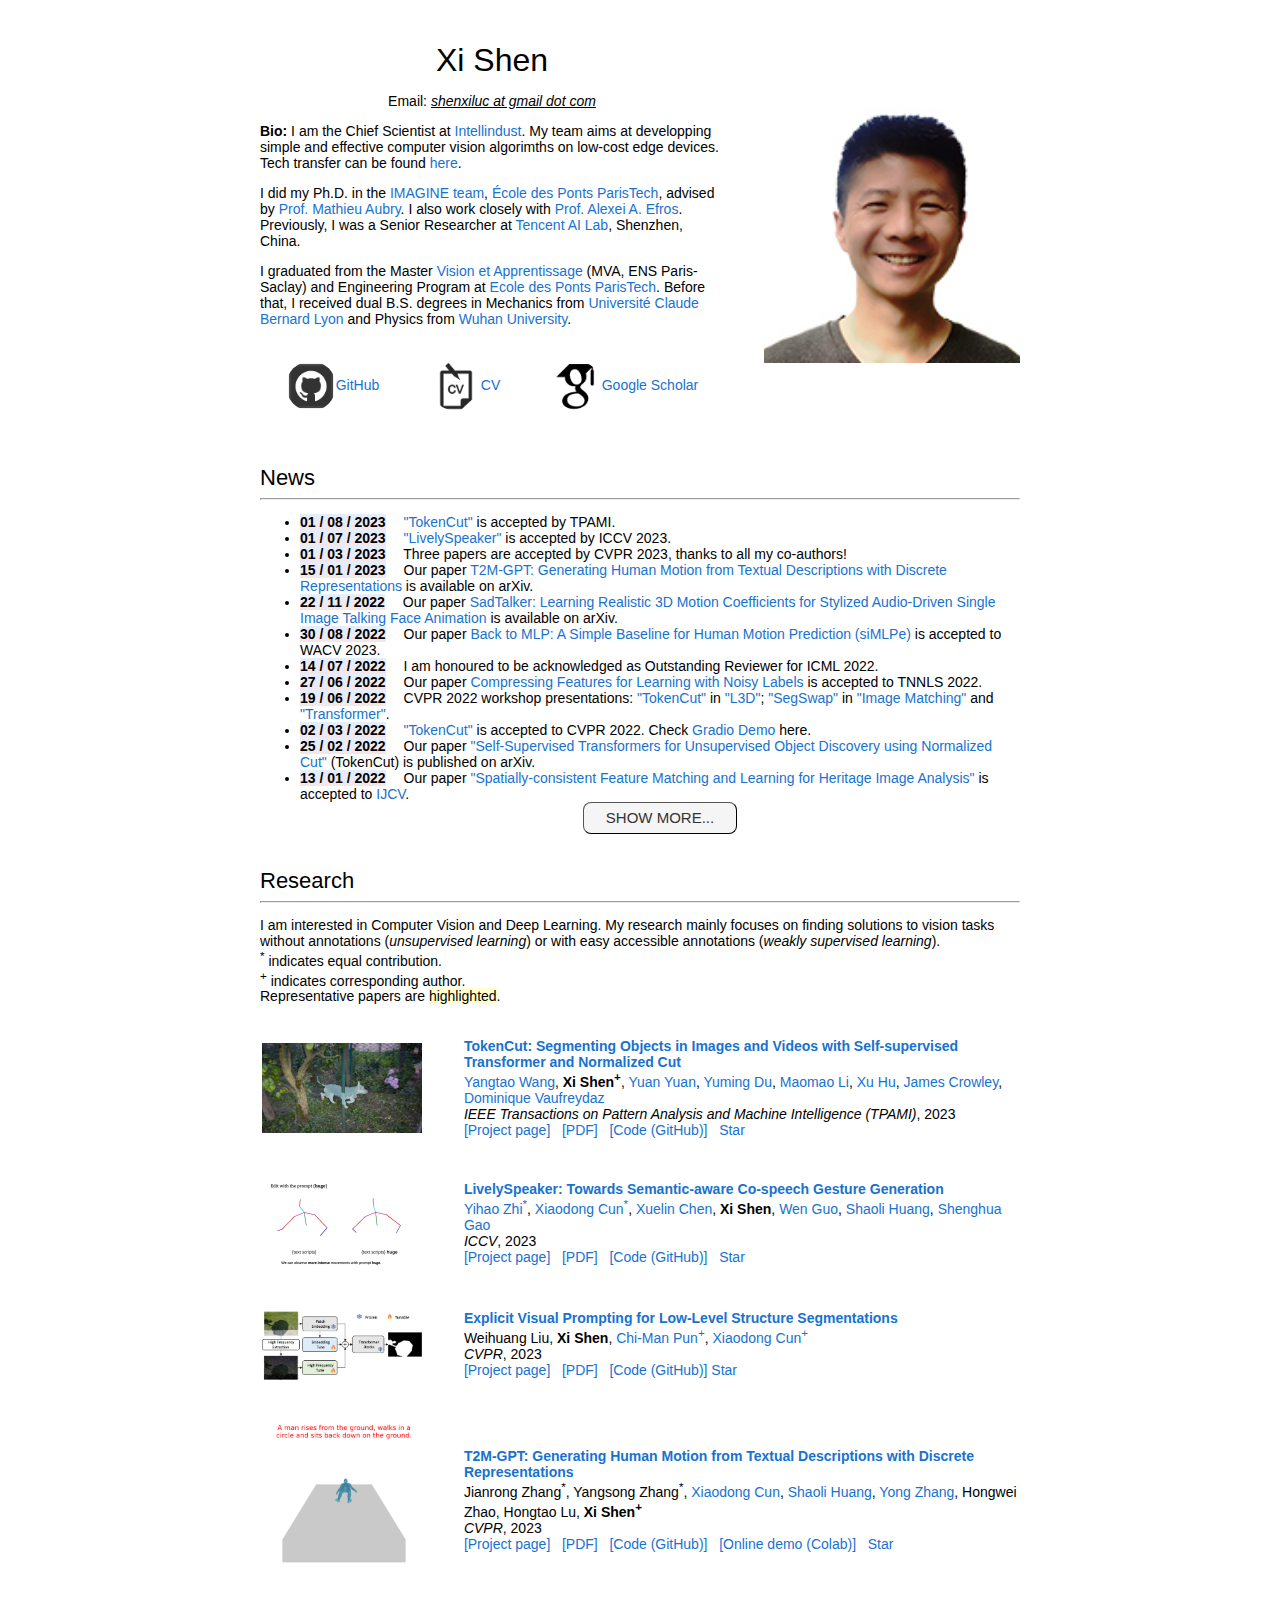
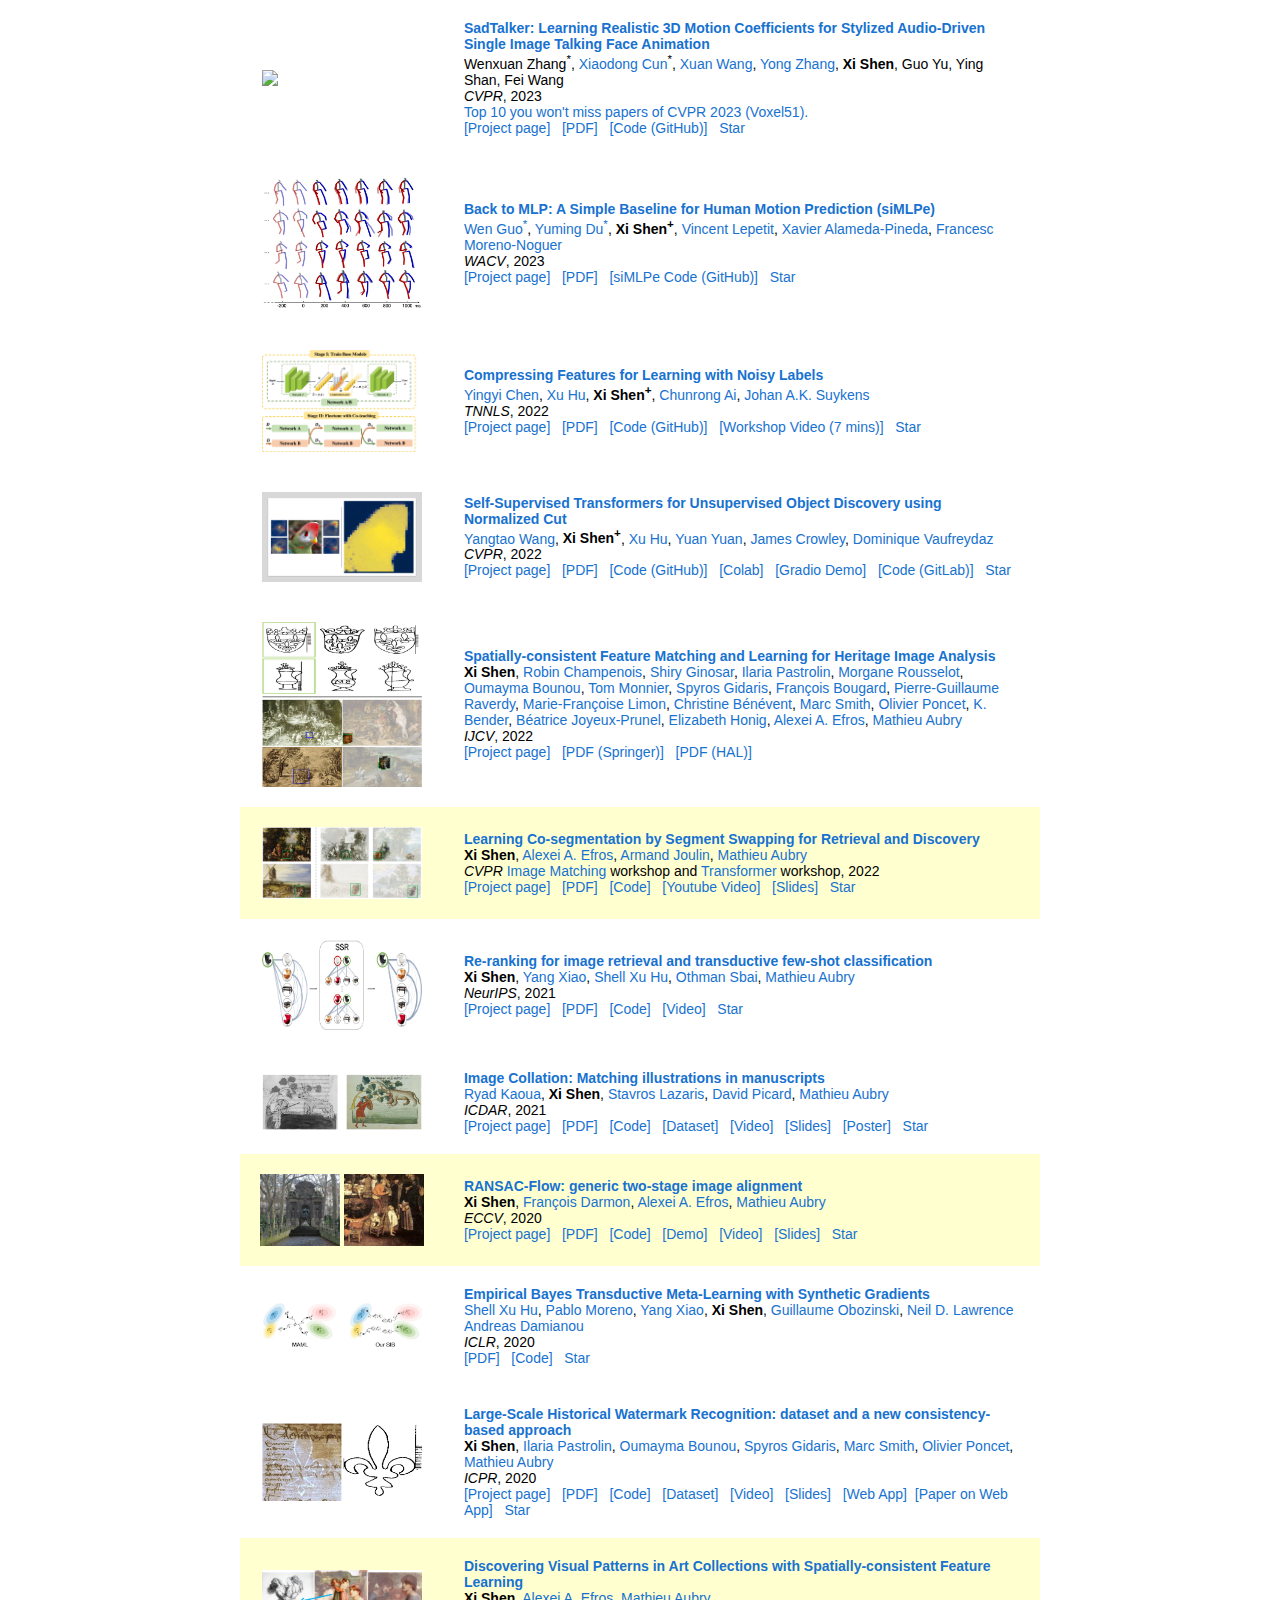
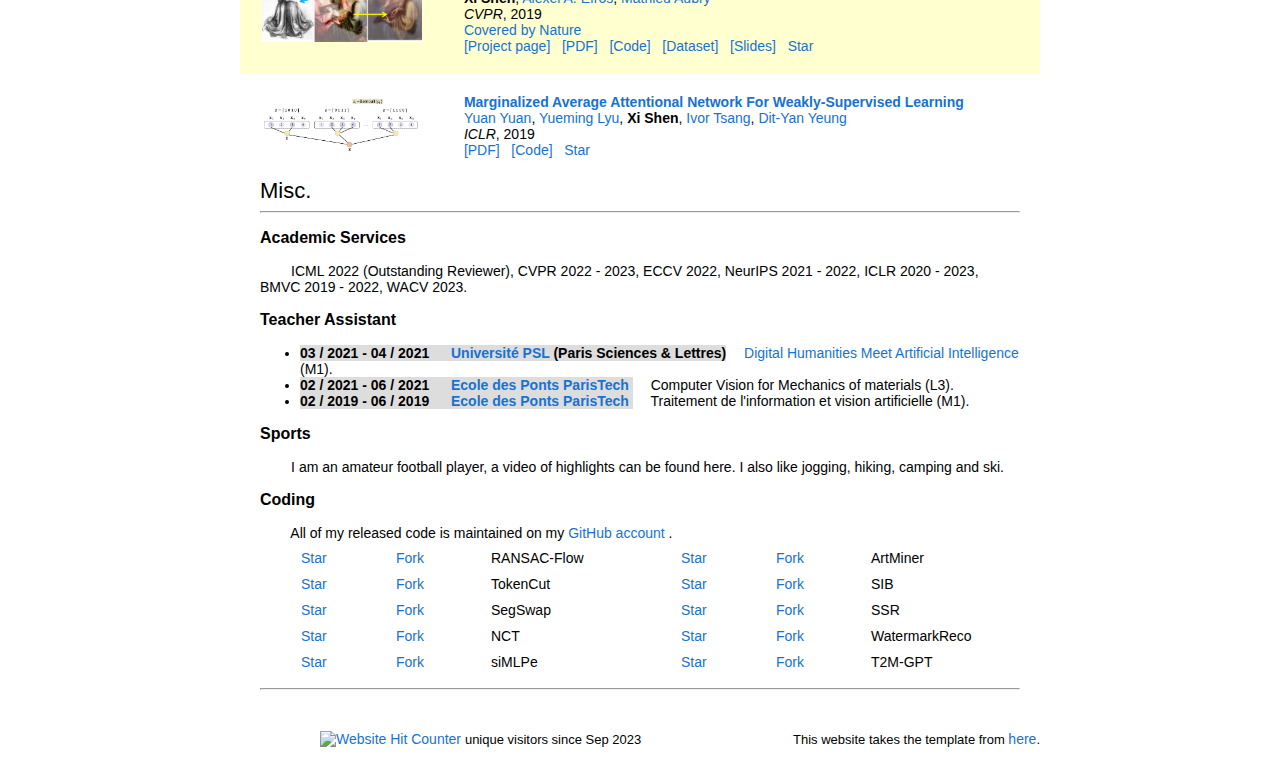
==== index.html @ bcaab399 "update" ====
<!DOCTYPE HTML>
<html lang="en"><head><meta http-equiv="Content-Type" content="text/html; charset=UTF-8">

  <title>Xi Shen</title>
  
  <meta name="author" content="Xi Shen">
  <meta name="viewport" content="width=device-width, initial-scale=1">
  <style>
    #more {display: none;}
  </style>
  <link rel="stylesheet" type="text/css" href="stylesheet.css">
  <link rel="icon" type="image/png" href="images/web_icon.jpeg">
<script async defer src="https://buttons.github.io/buttons.js"></script>
<script src="https://ajax.googleapis.com/ajax/libs/jquery/2.1.1/jquery.min.js"></script>
</head>

<script>
function LoadMore() {
  var dots = document.getElementById("dots");
  var moreText = document.getElementById("more");
  var btnText = document.getElementById("myBtn");

  if (dots.style.display === "none") {
    dots.style.display = "inline";
    btnText.innerHTML = "SHOW MORE..."; 
    moreText.style.display = "none";
  } else {
    dots.style.display = "none";
    btnText.innerHTML = "HIDE..."; 
    moreText.style.display = "inline";
  }
}
</script>



<body>
  <table style="width:100%;max-width:800px;border:0px;border-spacing:0px;border-collapse:separate;margin-right:auto;margin-left:auto;"><tbody>
    <tr style="padding:0px">
      <td style="padding:0px">
        <table style="width:100%;border:0px;border-spacing:0px;border-collapse:separate;margin-right:auto;margin-left:auto;"><tbody>
          <tr style="padding:0px">
            <td style="padding:2.5%;width:63%;vertical-align:middle">
              <p style="text-align:center">
                <name>Xi Shen</name> 
              </p>

              <p style="text-align:center">
                Email: <i><u>shenxiluc at gmail dot com</u></i> 
              </p>
              
              <p>
                <b>Bio: </b>I am the Chief Scientist at <a href="https://www.intellindust.com/">Intellindust</a>. My team aims at developping simple and effective computer vision algorimths on low-cost edge devices. Tech transfer can be found <a href="https://www.intellindust.com/">here</a>.
              </p>
              
              <p>
                I did my Ph.D. in the <a href="http://imagine.enpc.fr/">IMAGINE team</a>, <a href="http://www.enpc.fr/">École des Ponts ParisTech</a>, advised by <a href="http://imagine.enpc.fr/~aubrym/">Prof. Mathieu Aubry</a>. I also work closely with <a href="https://people.eecs.berkeley.edu/~efros/"> Prof. Alexei A. Efros</a>. Previously, I was a Senior Researcher at  <a href="https://ai.tencent.com">Tencent AI Lab</a>, Shenzhen, China.
              </p>
              <p>
              I graduated from the Master <a href="http://math.ens-paris-saclay.fr/version-francaise/formations/master-mva/">Vision et Apprentissage</a> (MVA, ENS Paris-Saclay) and Engineering Program at <a href="http://www.enpc.fr/">Ecole des Ponts ParisTech</a>. Before that, I received dual B.S. degrees in Mechanics from <a href="https://www.univ-lyon1.fr/">Université Claude Bernard Lyon</a> and Physics from <a href="https://en.whu.edu.cn/">Wuhan University</a>. 
              </p>
              <p style="text-align:center">
              <div id="circles_container">
                  <a href='http://github.com/XiSHEN0220'><img class="iconImg" src="images/github.png" alt="Github">GitHub</a>
                  <a href='Xi_Shen_CV.pdf'><img class="iconImg" src="images/cv.png" alt="CV">CV</a>
                  <a href='https://scholar.google.com/citations?user=nKSXus4AAAAJ&hl=en'><img class="iconImg" src="images/googleScholar.png" alt="Google Scholar">Google Scholar</a>
                  
                </div>
              </p>
            </td>
            <td style="padding:2.5%;width:40%;max-width:40%">
              <a href="images/xishen.jpg"><img style="width:100%;max-width:100%" alt="profile photo" src="images/xishen.jpg" class="hoverZoomLink"></a>
            </td>
          </tr>
        </tbody></table>
  
  <table style="width:100%;border:0px;border-spacing:0px;border-collapse:separate;margin-right:auto;margin-left:auto;"><tbody>
  <tr><td style="padding:20px;width:100%;vertical-align:middle">
              <heading>News</heading>
  <hr/>
    
        <ul>
        <li>
          <b style="background-image: linear-gradient(to top, #f3e7e9 0%, #e3eeff 99%, #e3eeff 100%);">01 / 08 / 2023</b>&emsp;
           <a href="https://www.m-psi.fr/Papers/TokenCut2022/">"TokenCut"</a> is accepted by TPAMI.
        </li>
        <li>
          <b style="background-image: linear-gradient(to top, #f3e7e9 0%, #e3eeff 99%, #e3eeff 100%);">01 / 07 / 2023</b>&emsp;
           <a href="https://arxiv.org/abs/2309.09294">"LivelySpeaker"</a> is accepted by ICCV 2023.
        </li>
        <li>
          <b style="background-image: linear-gradient(to top, #f3e7e9 0%, #e3eeff 99%, #e3eeff 100%);">01 / 03 / 2023</b>&emsp;
           Three papers are accepted by CVPR 2023, thanks to all my co-authors!
        </li>  
        <li>
          <b style="background-image: linear-gradient(to top, #f3e7e9 0%, #e3eeff 99%, #e3eeff 100%);">15 / 01 / 2023</b>&emsp;
           Our paper <a href="https://mael-zys.github.io/T2M-GPT/">T2M-GPT: Generating Human Motion from Textual Descriptions with Discrete Representations</a> is available on arXiv.
        </li>
        <li>
          <b style="background-image: linear-gradient(to top, #f3e7e9 0%, #e3eeff 99%, #e3eeff 100%);">22 / 11 / 2022</b>&emsp;
           Our paper <a href="https://sadtalker.github.io/">SadTalker: Learning Realistic 3D Motion Coefficients for Stylized Audio-Driven Single Image Talking Face Animation</a> is available on arXiv.
        </li>
        
        <li>
          <b style="background-image: linear-gradient(to top, #f3e7e9 0%, #e3eeff 99%, #e3eeff 100%);">30 / 08 / 2022</b>&emsp;
           Our paper <a href="https://arxiv.org/abs/2207.01567">Back to MLP: A Simple Baseline for Human Motion Prediction (siMLPe)</a> is accepted to WACV 2023.
        </li>

        <li>
          <b style="background-image: linear-gradient(to top, #f3e7e9 0%, #e3eeff 99%, #e3eeff 100%);">14 / 07 / 2022</b>&emsp;
           I am honoured to be acknowledged as Outstanding Reviewer for ICML 2022.
        </li>
        
        <li>
          <b style="background-image: linear-gradient(to top, #f3e7e9 0%, #e3eeff 99%, #e3eeff 100%);">27 / 06 / 2022</b>&emsp;
           Our paper <a href="https://yingyichen-cyy.github.io/CompressFeatNoisyLabels/">Compressing Features for Learning with Noisy Labels</a> is accepted to TNNLS 2022.
        </li>
        <li>
          <b style="background-image: linear-gradient(to top, #f3e7e9 0%, #e3eeff 99%, #e3eeff 100%);">19 / 06 / 2022</b>&emsp;
           CVPR 2022 workshop presentations: <a href="https://www.m-psi.fr/Papers/TokenCut2022/">"TokenCut"</a> in <a href="https://sites.google.com/view/l3d-ivu/">"L3D"</a>;  <a href="http://imagine.enpc.fr/~shenx/SegSwap/">"SegSwap"</a> in <a href="https://image-matching-workshop.github.io/">"Image Matching"</a> and <a href="https://sites.google.com/view/t4v-cvpr22">"Transformer"</a>.
        </li>  
          
        <li>
          <b style="background-image: linear-gradient(to top, #f3e7e9 0%, #e3eeff 99%, #e3eeff 100%);">02 / 03 / 2022</b>&emsp;
           <a href="https://www.m-psi.fr/Papers/TokenCut2022/">"TokenCut"</a> is accepted to CVPR 2022. Check <a href="https://huggingface.co/spaces/akhaliq/TokenCut">Gradio Demo</a> here. 
        </li>  
        <li>
          <b style="background-image: linear-gradient(to top, #f3e7e9 0%, #e3eeff 99%, #e3eeff 100%);">25 / 02 / 2022</b>&emsp;
          Our paper <a href="https://www.m-psi.fr/Papers/TokenCut2022/">"Self-Supervised Transformers for Unsupervised Object Discovery using Normalized Cut"</a> (TokenCut) is published on arXiv.
        </li>
        <li>
          <b style="background-image: linear-gradient(to top, #f3e7e9 0%, #e3eeff 99%, #e3eeff 100%);">13 / 01 / 2022</b>&emsp;
          Our paper <a href="http://imagine.enpc.fr/~shenx/HisImgAnalysis/">"Spatially-consistent Feature Matching and Learning for Heritage Image Analysis"</a> is accepted to <a href="https://nips.cc/">IJCV</a>.
        </li>
        <span id="dots"> </span>
        <span id="more">
        <li>
          <b style="background-image: linear-gradient(to top, #f3e7e9 0%, #e3eeff 99%, #e3eeff 100%);">28 / 12 / 2021</b>&emsp;
          I join <a href="https://ai.tencent.com">Tencent AI Lab</a> as a Senior Researcher, I will work with <a href="https://juew.org/">Dr. Jue Wang</a> on Computer Vision.
        </li>
        <li>
          <b style="background-image: linear-gradient(to top, #f3e7e9 0%, #e3eeff 99%, #e3eeff 100%);">03 / 12 / 2021</b>&emsp;
          I am defending my Ph.D. today! <a href="Xi_Shen_defense_slides.pdf">[Slides]</a> <a href="Xi_Shen_thesis.pdf">[Thesis]</a>
        </li>
        <li>
          <b style="background-color:#ddd;">29 / 10 / 2021</b>&emsp;
          Our paper <a href="http://imagine.enpc.fr/~shenx/SegSwap/">"Learning Co-segmentation by Segment Swapping for Retrieval and Discovery"</a> is published on arXiv.
        </li> 
        <li>
          <b style="background-image: linear-gradient(to top, #f3e7e9 0%, #e3eeff 99%, #e3eeff 100%);">29 / 09 / 2021</b>&emsp;
          Our paper <a href="http://imagine.enpc.fr/~shenx/SSR/">"Re-ranking for image retrieval and transductive few-shot classification"</a> is accepted to <a href="https://nips.cc/">Neurips 2021</a>.
        </li>
        
          <li>
          <b style="background-image: linear-gradient(to top, #f3e7e9 0%, #e3eeff 99%, #e3eeff 100%);">18 / 04 / 2021</b>&emsp;
          Our paper "<a href="https://imagine.enpc.fr/~shenx/ImageCollation/"> Image Collation: Matching illustrations in manuscripts</a>" is accepted to <a href="https://icdar2021.org/">ICDAR 2021</a>.
        </li>
          
          <li>
          <b style="background-image: linear-gradient(to top, #f3e7e9 0%, #e3eeff 99%, #e3eeff 100%);">15 / 07 / 2020</b>&emsp;
          Our paper "<a href="http://imagine.enpc.fr/~shenx/RANSAC-Flow/"> RANSAC-Flow: generic two-stage image alignment</a>" is accepted to <a href="https://eccv2020.eu/">ECCV 2020</a>. Watch the <a href="http://imagine.enpc.fr/~shenx/RANSAC-Flow/img/demo_ransac_flow.mp4"> demo</a>.
        </li>
        <li>
          <b style="background-color:#ddd;">07 / 03 / 2020</b>&emsp;
          The web application of historical watermark recognition is online!! Check the <a href="https://hal.inria.fr/hal-02513038/document"> paper </a> and the  <a href="https://filigranes.inria.fr/#/filigrane-search"> web application </a>.
        </li> 
        <li>
          <b style="background-color:#ddd;">12 / 12 / 2019</b>&emsp;
          Our paper "<a href="https://openreview.net/forum?id=Hkg-xgrYvH"> Empirical Bayes Transductive Meta-Learning with Synthetic Gradients</a>" accepted to <a href="https://iclr.cc/Conferences/2020">ICLR 2020</a>.
        </li> 
        <li>
          <b style="background-color:#ddd;">06 / 08 / 2019</b>&emsp;
          Our paper "<a href="http://imagine.enpc.fr/~shenx/Watermark"> Large-Scale Historical Watermark Recognition: dataset and a new consistency-based approach</a>" is published on arXiv.
        </li> 
        
        </span>
        <div style="text-align:center">
        <button class="button-2" role="button" onclick="LoadMore()" id="myBtn" >SHOW MORE...</button>
      </div>
        </ul>
  </tbody></table>

        <table style="width:100%;border:0px;border-spacing:0px;border-collapse:separate;margin-right:auto;margin-left:auto;"><tbody>
            <tr>
            <td style="padding:20px;width:100%;vertical-align:middle">
              <heading>Research</heading>
              <hr/>
              <p>
                I am interested in Computer Vision and Deep Learning. My research mainly focuses on finding solutions to vision tasks without annotations (<i>unsupervised learning</i>) or with easy accessible annotations (<i>weakly supervised learning</i>). </br>

                <sup>*</sup> indicates equal contribution. </br>

                <sup>+</sup> indicates corresponding author. </br>

                Representative papers are <span class="highlight">highlighted</span>.
              </p>
            </td>
          </tr>
        </tbody></table>

        <table style="width:100%;border:0px;border-spacing:0px;border-collapse:separate;margin-right:auto;margin-left:auto;"><tbody>
            <tr>
            <td style="padding:20px;width:25%;vertical-align:middle">
              <div style="display: flex; justify-content: center;">
                <img src='images/2022_tokencut_video.gif' width="160" >
              </div>
              
            </td>
            <td style="padding:20px;width:75%;vertical-align:middle">
              <a href="https://www.m-psi.fr/Papers/TokenCut2022/">
                <papertitle>TokenCut: Segmenting Objects in Images and Videos with Self-supervised Transformer and Normalized Cut</papertitle>
              </a>
              
              </br>
              
              <a href="https://yangtaowang95.github.io/">Yangtao Wang</a>,
              <strong>Xi Shen<sup>+</sup></strong>,
              <a href="https://yangtaowang95.github.io/">Yuan Yuan</a>,
              <a href="https://dulucas.github.io/">Yuming Du</a>,
              <a href="https://scholar.google.com/citations?user=ym_t6QYAAAAJ&hl=zh-CN">Maomao Li</a>,
              <a href="http://hushell.github.io">Xu Hu</a>, 
              <a href="http://crowley-coutaz.fr/jlc/jlc.html">James Crowley</a>,
              <a href="https://research.vaufreydaz.org/">Dominique Vaufreydaz</a>
              </br>
              <em>IEEE Transactions on Pattern Analysis and Machine Intelligence (TPAMI)</em>, 2023
              </br>
              <a href="https://www.m-psi.fr/Papers/TokenCut2022/">[Project page]</a> &nbsp;
              <a href="https://arxiv.org/abs/2209.00383">[PDF]</a> &nbsp;
              <a href="https://github.com/YangtaoWANG95/TokenCut_video">[Code (GitHub)]</a> &nbsp;
              <a class="github-button" href="https://github.com/YangtaoWANG95/TokenCut_video" data-icon="octicon-star" data-size="medium" data-show-count="true">Star</a> 
            </td>
            </tr>

            <tr>
            <td style="padding:20px;width:25%;vertical-align:middle">
              <div style="display: flex; justify-content: center;">
                <img src='images/livelyspeaker.gif' width="160" >
              </div>
              
            </td>
            <td style="padding:20px;width:75%;vertical-align:middle">
              <a href="https://github.com/zyhbili/LivelySpeaker">
                <papertitle>LivelySpeaker: Towards Semantic-aware Co-speech Gesture Generation</papertitle>
              </a>
              
              </br>
              
              <a>Yihao Zhi<sup>*</sup></a>,
              <a href="https://vinthony.github.io/academic/">Xiaodong Cun<sup>*</sup></a>,
              <a href="https://xuelin-chen.github.io/">Xuelin Chen</a>,
              <b>Xi Shen</b>,
              <a href="https://guo-w.github.io//">Wen Guo</a>,
              <a>Shaoli Huang</a>,
              <a href="https://svip-lab.github.io/team.html">Shenghua Gao</a>
              </br>
              <em>ICCV</em>, 2023
              </br>
              <a href="https://github.com/zyhbili/LivelySpeaker">[Project page]</a> &nbsp;
              <a href="https://arxiv.org/abs/2309.09294">[PDF]</a> &nbsp;
              <a href="https://github.com/zyhbili/LivelySpeaker">[Code (GitHub)]</a> &nbsp;
              <a class="github-button" href="https://github.com/zyhbili/LivelySpeaker" data-icon="octicon-star" data-size="medium" data-show-count="true">Star</a> 
            </td>
            </tr>

            <tr>
            <td style="padding:20px;width:25%;vertical-align:middle">
              <div style="display: flex; justify-content: center;">
                <img src='images/vpt.png' width="160" >
              </div>
              
            </td>
            <td style="padding:20px;width:75%;vertical-align:middle">
              <a href="https://nifangbaage.github.io/Explicit-Visual-Prompt/">
                <papertitle>Explicit Visual Prompting for Low-Level Structure Segmentations</papertitle>
              </a>
              </br>
              
              Weihuang Liu,
              <strong>Xi Shen</strong>,
              <a href="https://www.cis.um.edu.mo/~cmpun/">Chi-Man Pun<sup>+</sup></a>,
              <a href="https://vinthony.github.io/academic/">Xiaodong Cun<sup>+</sup></a>
              
              </br>
              <em>CVPR</em>, 2023
              </br>
              <a href="https://nifangbaage.github.io/Explicit-Visual-Prompt/">[Project page]</a> &nbsp;
              <a href="https://arxiv.org/pdf/2303.10883.pdf">[PDF]</a> &nbsp;
              <a href="https://github.com/NiFangBaAGe/Explicit-Visual-Prompt">[Code (GitHub)]</a>
              <a class="github-button" href="https://github.com/NiFangBaAGe/Explicit-Visual-Prompt" data-icon="octicon-star" data-size="medium" data-show-count="true">Star</a> 
              

            </td>
            </tr>
            <tr>
            <td style="padding:20px;width:25%;vertical-align:middle">
              <div style="display: flex; justify-content: center;">
                <img src='images/t2m.gif' width="160" >
              </div>
              
            </td>
            <td style="padding:20px;width:75%;vertical-align:middle">
              <a href="https://mael-zys.github.io/T2M-GPT/">
                <papertitle>T2M-GPT: Generating Human Motion from Textual Descriptions with Discrete Representations</papertitle>
              </a>
              </br>
              
              Jianrong Zhang<sup>*</sup>,
              Yangsong Zhang<sup>*</sup>, 
              
              <a href="https://vinthony.github.io/academic/">Xiaodong Cun</a>,
              <a href="https://scholar.google.com/citations?user=o31BPFsAAAAJ&hl=en">Shaoli Huang</a>,
              <a href="https://yzhang2016.github.io/">Yong Zhang</a>,
              Hongwei Zhao,
              Hongtao Lu,
              <strong>Xi Shen<sup>+</sup></strong>
              </br>
              <em>CVPR</em>, 2023
              </br>
              <a href="https://mael-zys.github.io/T2M-GPT/">[Project page]</a> &nbsp;
              <a href="hhttps://arxiv.org/abs/2301.06052">[PDF]</a> &nbsp;
              <a href="https://github.com/Mael-zys/T2M-GPT">[Code (GitHub)]</a> &nbsp;
              <a href="https://colab.research.google.com/drive/1Vy69w2q2d-Hg19F-KibqG0FRdpSj3L4O?usp=sharing">[Online demo (Colab)]</a> &nbsp;
              <a class="github-button" href="https://github.com/Mael-zys/T2M-GPT" data-icon="octicon-star" data-size="medium" data-show-count="true">Star</a> 
              
              

            </td>
            </tr>
            <tr>
            <td style="padding:20px;width:25%;vertical-align:middle">
              <div style="display: flex; justify-content: center;">
                <img src='images/sadtalker.gif' width="160" >
              </div>
              
            </td>
            <td style="padding:20px;width:75%;vertical-align:middle">
              <a href="https://sadtalker.github.io/">
                <papertitle>SadTalker: Learning Realistic 3D Motion Coefficients for Stylized Audio-Driven Single Image Talking Face Animation</papertitle>
              </a>
              </br>
              
              Wenxuan Zhang<sup>*</sup>,
              <a href="https://vinthony.github.io/academic/">Xiaodong Cun</a><sup>*</sup>,
              
              <a href="https://xuanwangvc.github.io/">Xuan Wang</a>,
              <a href="https://yzhang2016.github.io/">Yong Zhang</a>,
              <strong>Xi Shen</strong>,
              Guo Yu,
              Ying Shan,
              Fei Wang
              </br>
              <em>CVPR</em>, 2023
              </br>
              <a href="https://medium.com/voxel51/cvpr-2023-survival-guide-504e965e1f8b">
              Top 10 you won't miss papers of CVPR 2023 (Voxel51).</a>
              </br>
              <a href="https://sadtalker.github.io/">[Project page]</a> &nbsp;
              <a href="https://arxiv.org/pdf/2211.12194.pdf">[PDF]</a> &nbsp;
              <a href="https://github.com/Winfredy/SadTalker">[Code (GitHub)]</a> &nbsp;
              <a class="github-button" href="https://github.com/Winfredy/SadTalker" data-icon="octicon-star" data-size="medium" data-show-count="true">Star</a> 

            </td>
            </tr>
            <tr>
            <td style="padding:20px;width:25%;vertical-align:middle">
              <div style="display: flex; justify-content: center;">
                <img src='images/simple.png' width="160" >
              </div>
              
            </td>
            <td style="padding:20px;width:75%;vertical-align:middle">
              <a href="https://github.com/dulucas/siMLPe">
                <papertitle>Back to MLP: A Simple Baseline for Human Motion Prediction (siMLPe)</papertitle>
              </a>
              </br>
              
              <a href="https://guo-w.github.io//">Wen Guo<sup>*</sup></a>,
              <a href="https://dulucas.github.io/Homepage/">Yuming Du<sup>*</sup></a>, 
              <strong>Xi Shen<sup>+</sup></strong>,
              <a href="https://vincentlepetit.github.io/">Vincent Lepetit</a>,
              <a href="http://xavirema.eu/">Xavier Alameda-Pineda</a>,
              <a href="https://www.iri.upc.edu/people/fmoreno/">Francesc Moreno-Noguer</a>
              
              </br>
              <em>WACV</em>, 2023
              </br>
              <a href="https://github.com/dulucas/siMLPe">[Project page]</a> &nbsp;
              <a href="https://arxiv.org/abs/2207.01567">[PDF]</a> &nbsp;
              <a href="https://github.com/dulucas/siMLPe">[siMLPe Code (GitHub)]</a> &nbsp;
              <a class="github-button" href="https://github.com/dulucas/siMLPe" data-icon="octicon-star" data-size="medium" data-show-count="true">Star</a>  
              

            </td>
            </tr>


            <tr>
            <td style="padding:20px;width:25%;vertical-align:middle">
              <div style="display: flex; justify-content: center;">
                <img src='images/sortout.jpeg' width="160" >
              </div>
              
            </td>
            <td style="padding:20px;width:75%;vertical-align:middle">
              <a href="https://yingyichen-cyy.github.io/CompressFeatNoisyLabels/">
                <papertitle>Compressing Features for Learning with Noisy Labels</papertitle>
              </a>
              </br>
              
              <a href="https://github.com/yingyichen-cyy/">Yingyi Chen</a>,
              <a href="http://hushell.github.io">Xu Hu</a>, 
              <strong>Xi Shen<sup>+</sup></strong>,
              <a href="https://myweb.cuhk.edu.cn/chunrongai">Chunrong Ai</a>,
              <a href="https://www.esat.kuleuven.be/sista/members/suykens.html">Johan A.K. Suykens</a>
              </br>
              <em>TNNLS</em>, 2022
              </br>
              <a href="https://yingyichen-cyy.github.io/CompressFeatNoisyLabels/">[Project page]</a> &nbsp;
              <a href="https://yingyichen-cyy.github.io/CompressFeatNoisyLabels/">[PDF]</a> &nbsp;
              <a href="https://github.com/yingyichen-cyy/Nested-Co-teaching">[Code (GitHub)]</a> &nbsp;
              <a href="https://www.youtube.com/watch?v=y9zBDioKMM0&t=5s">[Workshop Video (7 mins)]</a> &nbsp;
              <a class="github-button" href="https://github.com/yingyichen-cyy/Nested-Co-teaching" data-icon="octicon-star" data-size="medium" data-show-count="true">Star</a>  
              

            </td>
            </tr>
            
            <tr>
            <td style="padding:20px;width:25%;vertical-align:middle">
              <div style="display: flex; justify-content: center;">
                <img src='images/tokencut.gif' width="160" >
              </div>
              
            </td>
            <td style="padding:20px;width:75%;vertical-align:middle">
              <a href="https://www.m-psi.fr/Papers/TokenCut2022/">
                <papertitle>Self-Supervised Transformers for Unsupervised Object Discovery using Normalized Cut</papertitle>
              </a>
              </br>
              
              <a href="https://yangtaowang95.github.io/">Yangtao Wang</a>,
              <strong>Xi Shen<sup>+</sup></strong>,
              <a href="http://hushell.github.io">Xu Hu</a>, 
                <a href="https://yyuanad.github.io">Yuan Yuan</a>,
                <a href="http://crowley-coutaz.fr/jlc/jlc.html">James Crowley</a>,
                <a href="https://research.vaufreydaz.org/">Dominique Vaufreydaz</a>
              </br>
              <em>CVPR</em>, 2022
              </br>
              <a href="https://www.m-psi.fr/Papers/TokenCut2022/">[Project page]</a> &nbsp;
              <a href="https://arxiv.org/pdf/2202.11539.pdf">[PDF]</a> &nbsp;
              <a href="https://github.com/YangtaoWANG95/TokenCut">[Code (GitHub)]</a> &nbsp;
              <a href="https://colab.research.google.com/github/YangtaoWANG95/TokenCut/blob/master/inference_demo.ipynb">[Colab]</a> &nbsp;
              <a href="https://huggingface.co/spaces/akhaliq/TokenCut">[Gradio Demo]</a> &nbsp;
              <a href="https://gricad-gitlab.univ-grenoble-alpes.fr/wangyan/tokencut">[Code (GitLab)]</a> &nbsp;
              <a class="github-button" href="https://github.com/YangtaoWANG95/TokenCut" data-icon="octicon-star" data-size="medium" data-show-count="true">Star</a>  
              

            </td>
            </tr>

          <tr>
            <td style="padding:20px;width:25%;vertical-align:center">
              <div style="display: flex; justify-content: center;">
                <img src='images/ijcv2022.jpg' width="160">
              </div>
              
            </td>
            <td style="padding:20px;width:75%;vertical-align:middle">
              <a href="http://imagine.enpc.fr/~shenx/HisImgAnalysis/">
                <papertitle>Spatially-consistent Feature Matching and Learning for Heritage Image Analysis</papertitle>
              </a>
              </br>

              
              <strong>Xi Shen</strong>,
              <a href="https://robin-champenois.fr/">Robin Champenois</a>,
              <a href="https://people.eecs.berkeley.edu/~shiry/"> Shiry Ginosar</a>,
              <a href="http://www.chartes.psl.eu/en/ilaria-pastrolin">Ilaria Pastrolin</a>,
              <a href="https://www.ademec.com/en/association/members/morgane-rousselot">Morgane Rousselot</a>,
              <a href="https://scholar.google.com/citations?user=B2RS1M4AAAAJ&hl=en">Oumayma Bounou</a>,
              <a href="https://imagine.enpc.fr/~monniert/">Tom Monnier</a>,
              <a href="https://scholar.google.fr/citations?user=7atfg7EAAAAJ&hl=en">Spyros Gidaris</a>,
              <a href="https://www.irht.cnrs.fr/fr/annuaire/bougard-francois">Fran&ccedil;ois Bougard</a>,
              <a href="https://www.rocq.inria.fr/arles/index.php/software/106-pierre-guillaume-raverdy">Pierre-Guillaume Raverdy</a>,
              <a href="http://www.chartes.psl.eu/fr/marie-francoise-limon-bonnet">Marie-Fran&ccedil;oise Limon</a>,
              <a href="http://www.chartes.psl.eu/fr/christine-benevent">Christine B&eacute;n&eacute;vent</a>,
              <a href="http://www.chartes.psl.eu/fr/marc-smith">Marc Smith</a>,
              <a href="http://www.chartes.psl.eu/fr/olivier-poncet">Olivier Poncet</a>,
              <a href="https://scholar.google.be/citations?user=gW9pIqEAAAAJ&hl=en">K. Bender</a>,
              <a href="https://www.unige.ch/lettres/humanites-numeriques/fr/equipe/collaborateurs/prof-beatrice-joyeux-prunel/">B&eacute;atrice Joyeux-Prunel</a>,
              <a href="https://arthistory.berkeley.edu/people/elizabeth-honig/"> Elizabeth Honig</a>,
              <a href="https://people.eecs.berkeley.edu/~efros/"> Alexei A. Efros</a>,
            <a href="http://imagine.enpc.fr/~aubrym/">Mathieu Aubry</a>
              </br>
              <em>IJCV</em>, 2022
              </br>
              <a href="http://imagine.enpc.fr/~shenx/HisImgAnalysis/">[Project page]</a> &nbsp;
              <a href="https://link.springer.com/article/10.1007/s11263-022-01576-x">[PDF (Springer)]</a>
              &nbsp;
              <a href="https://hal.archives-ouvertes.fr/hal-03620996">[PDF (HAL)]</a>
            </td>
        </tr>


        <tr bgcolor="#ffffd0">
            <td style="padding:20px;width:25%;vertical-align:middle">
              <div style="display: flex; justify-content: center;">
                <img src='images/teaser_SegSwap.jpeg' width="160" >
              </div>
              
            </td>
            <td style="padding:20px;width:75%;vertical-align:middle">
              <a href="http://imagine.enpc.fr/~shenx/SegSwap/">
                <papertitle>Learning Co-segmentation by Segment Swapping for Retrieval and Discovery</papertitle>
              </a>
              </br>
              
              <strong>Xi Shen</strong>,
              <a href="https://people.eecs.berkeley.edu/~efros/"> Alexei A. Efros</a>,
              <a href="https://ai.facebook.com/people/armand-joulin/">Armand Joulin</a>,
              <a href="http://imagine.enpc.fr/~aubrym/">Mathieu Aubry</a>
              </br>
              <em>CVPR </em> <a href="https://image-matching-workshop.github.io/">Image Matching</a> workshop and <a href="https://sites.google.com/view/t4v-cvpr22">Transformer</a> workshop, 2022
              </br>
              <a href="http://imagine.enpc.fr/~shenx/SegSwap/">[Project page]</a> &nbsp;
              <a href="http://arxiv.org/abs/2110.15904">[PDF]</a> &nbsp;
              <a href="https://github.com/XiSHEN0220/SegSwap">[Code]</a> &nbsp;
              <a href="https://youtu.be/9pKwNGZPDr8">[Youtube Video]</a> &nbsp;
              <a href="http://imagine.enpc.fr/~shenx/SegSwap/slides.pdf">[Slides]</a> &nbsp;
              <a class="github-button" href="https://github.com/XiSHEN0220/SegSwap" data-icon="octicon-star" data-size="medium" data-show-count="true">Star</a>  
              

            </td>
        </tr>

        <tr>
            <td style="padding:20px;width:25%;vertical-align:middle">
              <div style="display: flex; justify-content: center;">
                <img src='images/teaser_SSR.jpg' width="160" >
              </div>
              
            </td>
            <td style="padding:20px;width:75%;vertical-align:middle">
              <a href="http://imagine.enpc.fr/~shenx/SSR/">
                <papertitle>Re-ranking for image retrieval and transductive few-shot classification</papertitle>
              </a>
              </br>
              
              <strong>Xi Shen</strong>,
              <a href="https://youngxiao13.github.io/">Yang Xiao</a>,
            <a href="http://hushell.github.io/">Shell Xu Hu</a>,
            <a href="https://www.sbaiothman.com/">Othman Sbai</a>,
            <a href="http://imagine.enpc.fr/~aubrym/">Mathieu Aubry</a>
              </br>
              <em>NeurIPS</em>, 2021
              </br>
              <a href="http://imagine.enpc.fr/~shenx/SSR/">[Project page]</a> &nbsp;
              <a href="https://papers.nips.cc/paper/2021/file/d9fc0cdb67638d50f411432d0d41d0ba-Paper.pdf">[PDF]</a> &nbsp;
              <a href="https://github.com/XiSHEN0220/SSR">[Code]</a> &nbsp;
              <a href="http://imagine.enpc.fr/~shenx/SSR/ssr.mp4">[Video]</a> &nbsp;
              <a class="github-button" href="https://github.com/XiSHEN0220/SSR" data-icon="octicon-star" data-size="medium" data-show-count="true">Star</a>  
            </td>
        </tr>

        <tr>
            <td style="padding:20px;width:25%;vertical-align:middle">
              <div style="display: flex; justify-content: center;">
                <img src='images/collation.jpeg' width="160" >
              </div>
              
            </td>
            <td style="padding:20px;width:75%;vertical-align:middle">
              <a href="http://imagine.enpc.fr/~shenx/ImageCollation/">
                <papertitle>Image Collation: Matching illustrations in manuscripts</papertitle>
              </a>
              </br>
              
            <a href="https://github.com/Rykoua">Ryad Kaoua</a>,
            <strong>Xi Shen</strong>,
            <a href="https://www.orient-mediterranee.com/spip.php?article487&lang=fr">Stavros Lazaris</a>,
            <a href="https://davidpicard.github.io/">David Picard</a>,
            <a href="http://imagine.enpc.fr/~aubrym/">Mathieu Aubry</a>
              </br>
              <em>ICDAR</em>, 2021
              </br>
              <a href="http://imagine.enpc.fr/~shenx/ImageCollation/">[Project page]</a> &nbsp;
              <a href="https://arxiv.org/abs/2108.08109">[PDF]</a> &nbsp;
              <a href="https://github.com/Rykoua/ImageCollation">[Code]</a> &nbsp;
              <a href="https://github.com/Rykoua/ImageCollation/tree/main/ManuscriptDownloader">[Dataset]</a> &nbsp;
              <a href="https://youtu.be/yXe7JHSJDUs">[Video]</a> &nbsp;
              <a href="http://imagine.enpc.fr/~shenx/ImageCollation/ICDAR_ImageCollation_Slides.pdf"> [Slides] </a> &nbsp;
              <a href="http://imagine.enpc.fr/~shenx/ImageCollation/icdar21.pdf"> [Poster] </a> &nbsp;
              <a class="github-button" href="https://github.com/Rykoua/ImageCollation" data-icon="octicon-star" data-size="medium" data-show-count="true">Star</a>  
              
            </td>
        </tr>

        <tr bgcolor="#ffffd0">
            <td style="padding:20px;width:25%;vertical-align:middle">
              <div style="display: flex; justify-content: center;">
                <img src='images/medici_small.gif' width="80" > &nbsp;
                <img src='images/RANSACflow_small.gif' width="80" >
                
              </div>
              
            </td>
            <td style="padding:20px;width:75%;vertical-align:middle">
              <a href="http://imagine.enpc.fr/~shenx/RANSAC-Flow/">
                <papertitle>RANSAC-Flow: generic two-stage image alignment</papertitle>
              </a>
              </br>
              
            <strong>Xi Shen</strong>,
            <a href="https://imagine-lab.enpc.fr/staff-members/francois-darmon">Fran&ccedil;ois  Darmon</a>,
            <a href="http://people.eecs.berkeley.edu/~efros/">Alexei A. Efros</a>,
            <a href="http://imagine.enpc.fr/~aubrym/">Mathieu Aubry</a>
              </br>
              <em>ECCV</em>, 2020
              </br>
              <a href="http://imagine.enpc.fr/~shenx/RANSAC-Flow/">[Project page]</a> &nbsp;
              <a href="https://arxiv.org/abs/2004.01526">[PDF]</a> &nbsp;
              <a href="https://github.com/XiSHEN0220/RANSAC-Flow">[Code]</a> &nbsp;
              <a href="https://youtu.be/ltZpqRtuA6A">[Demo]</a> &nbsp;
              <a href="https://youtu.be/FXqCZlmipdM">[Video]</a> &nbsp;
              <a href="http://imagine.enpc.fr/~shenx/RANSAC-Flow/slide_ransac_flow.pptx"> [Slides] </a> &nbsp;
              <a class="github-button" href="https://github.com/XiSHEN0220/RANSAC-Flow" data-icon="octicon-star" data-size="medium" data-show-count="true">Star</a>  
              
            </td>
        </tr>

        <tr>
            <td style="padding:20px;width:25%;vertical-align:middle">
              <div style="display: flex; justify-content: center;">
                <img src='images/sib.jpeg' width="160" >
                
              </div>
              
            </td>
            <td style="padding:20px;width:75%;vertical-align:middle">
              <a href="https://github.com/hushell/sib_meta_learn">
                <papertitle>Empirical Bayes Transductive Meta-Learning with Synthetic Gradients</papertitle>
              </a>
              </br>
            
            <a href="http://hushell.github.io/">Shell Xu Hu</a>,
            <a href="https://www.linkedin.com/in/pablo-garc%C3%ADa-moreno-4b812087/?originalSubdomain=uk">Pablo Moreno</a>,
            <a href="https://youngxiao13.github.io/">Yang Xiao</a>,
            <strong>Xi Shen</strong>,
            <a href="http://imagine.enpc.fr/~obozinsg/">Guillaume Obozinski</a>,
            <a href="https://inverseprobability.com/biog">Neil D. Lawrence</a> 
            <a href="http://adamian.github.io/">Andreas Damianou</a>
              </br>
              <em>ICLR</em>, 2020
              </br>
              <a href="https://openreview.net/forum?id=Hkg-xgrYvH">[PDF]</a> &nbsp;
              <a href="https://github.com/hushell/sib_meta_learn">[Code]</a> &nbsp;
              <a class="github-button" href="https://github.com/hushell/sib_meta_learn" data-icon="octicon-star" data-size="medium" data-show-count="true">Star</a>  
              
            </td>
        </tr>

        <tr>
            <td style="padding:20px;width:25%;vertical-align:middle">
              <div style="display: flex; justify-content: center;">
                <img src='images/watermark.png' width="160" > 
                
              </div>
              
            </td>
            <td style="padding:20px;width:75%;vertical-align:middle">
              <a href="http://imagine.enpc.fr/~shenx/Watermark/">
                <papertitle>Large-Scale Historical Watermark Recognition: dataset and a new consistency-based approach</papertitle>
              </a>
              </br>
              
            <strong>Xi Shen</strong>,
            <a href="http://www.chartes.psl.eu/en/ilaria-pastrolin">Ilaria Pastrolin</a>,
            <a href="https://scholar.google.com/citations?user=B2RS1M4AAAAJ&hl=en">Oumayma Bounou</a>,
            <a href="https://scholar.google.fr/citations?user=7atfg7EAAAAJ&hl=en">Spyros Gidaris</a>,
            <a href="http://www.chartes.psl.eu/fr/marc-smith">Marc Smith</a>,
            <a href="http://www.chartes.psl.eu/fr/olivier-poncet">Olivier Poncet</a>,
            <a href="http://imagine.enpc.fr/~aubrym/">Mathieu Aubry</a>
              </br>
              <em>ICPR</em>, 2020
              </br>
              <a href="http://imagine.enpc.fr/~shenx/Watermark/">[Project page]</a> &nbsp;
              <a href="http://arxiv.org/pdf/1908.10254.pdf">[PDF]</a> &nbsp;
              <a href="https://github.com/XiSHEN0220/WatermarkReco">[Code]</a> &nbsp;
              <a href="http://imagine.enpc.fr/~shenx/data/Watermark.zip">[Dataset]</a> &nbsp;
              <a href="https://www.youtube.com/embed/9Y47oyvjfQ8">[Video]</a> &nbsp;
              <a href="http://imagine.enpc.fr/~shenx/Watermark/watermarkReco.pptx">[Slides]</a> &nbsp;
              <a href="https://filigranes.inria.fr/#/filigrane-search">[Web App]</a>&nbsp;
              <a href="https://hal.archives-ouvertes.fr/hal-02513038/">[Paper on Web App]</a> &nbsp;
              <a class="github-button" href="https://github.com/XiSHEN0220/WatermarkReco" data-icon="octicon-star" data-size="medium" data-show-count="true">Star</a> 
              
              
            </td>
        </tr>


        <tr bgcolor="#ffffd0">
            <td style="padding:20px;width:25%;vertical-align:middle">
              <div style="display: flex; justify-content: center;">
                <img src='images/artminer.jpeg' width="160" >
                
              </div>
              
            </td>
            <td style="padding:20px;width:75%;vertical-align:middle">
              <a href="http://imagine.enpc.fr/~shenx/ArtMiner/">
                <papertitle>Discovering Visual Patterns in Art Collections with Spatially-consistent Feature Learning</papertitle>
              </a>
              </br>
              
            <strong>Xi Shen</strong>,
            <a href="http://people.eecs.berkeley.edu/~efros/">Alexei A. Efros</a>,
            <a href="http://imagine.enpc.fr/~aubrym/">Mathieu Aubry</a>
              </br>
              <em>CVPR</em>, 2019
              </br>
              <a href="https://www.nature.com/articles/d41586-019-01794-3">
              Covered by Nature </a>
              </br>
              <a href="http://imagine.enpc.fr/~shenx/ArtMiner/">[Project page]</a> &nbsp;
              <a href="https://arxiv.org/abs/1903.02678">[PDF]</a> &nbsp;
              <a href="https://github.com/XiSHEN0220/ArtMiner">[Code]</a> &nbsp;
              <a href="http://imagine.enpc.fr/~shenx/data/Brueghel.zip">[Dataset]</a> &nbsp;
              <a href="http://imagine.enpc.fr/~shenx/ArtMiner/artMiner.pdf"> [Slides] </a> &nbsp;
              <a class="github-button" href="https://github.com/XiSHEN0220/ArtMiner" data-icon="octicon-star" data-size="medium" data-show-count="true">Star</a> 
              
            </td>
        </tr>


        <tr>
            <td style="padding:20px;width:25%;vertical-align:middle">
              <div style="display: flex; justify-content: center;">
                <img src='images/maan.png' width="160" >
                
              </div>
              
            </td>
            <td style="padding:20px;width:75%;vertical-align:middle">
              <a href="https://github.com/yyuanad/MAAN">
                <papertitle>Marginalized Average Attentional Network For Weakly-Supervised Learning</papertitle>
              </a>
              </br>
            
            <a href="https://yyuanad.github.io/">Yuan Yuan</a>, 
            <a href="https://yueminglyu.github.io/">Yueming Lyu</a>,   
            <strong>Xi Shen</strong>,
            <a href="https://www.uts.edu.au/staff/ivor.tsang">Ivor Tsang</a>,
            <a href="https://sites.google.com/view/dyyeung/">Dit-Yan Yeung</a>
              </br>
              <em>ICLR</em>, 2019
              </br>
              <a href="https://openreview.net/pdf?id=HkljioCcFQ">[PDF]</a> &nbsp;
              <a href="https://github.com/yyuanad/MAAN">[Code]</a> &nbsp;
              <a class="github-button" href="https://github.com/yyuanad/MAAN" data-icon="octicon-star" data-size="medium" data-show-count="true">Star</a> 
              
            </td>
        </tr>
    </tbody></table>



          
    

				
        <table style="width:100%;border:0px;border-spacing:0px;border-collapse:separate;margin-right:auto;margin-left:auto;"><tbody>
            <tr>
            <td style="padding:20px;width:100%;vertical-align:middle">
              <heading>Misc.</heading>
              <hr/>
        <table width="100%" align="center" border="0" cellpadding="20"><tbody>
          <h3> Academic Services </h3>
          <!--
          <ul>
          <li> ICML: 2022</li>
          <li> CVPR: 2022</li>
          <li> NeurIPS: 2021-2022</li>
          <li> ICLR: 2020 - 2021</li>
          <li> BMVC: 2019 - 2022</li>
          </ul>
          -->
					<p>&nbsp; &nbsp; &nbsp; &nbsp; ICML 2022 (Outstanding Reviewer), CVPR 2022 - 2023, ECCV 2022, NeurIPS 2021 - 2022, ICLR 2020 - 2023, BMVC 2019 - 2022, WACV 2023. </p>
          <h3> Teacher Assistant </h3>
          <ul>
          <li> 
            <b style="background-color:#ddd;">03 / 2021 - 04 / 2021 &emsp; <a href="https://psl.eu/en"> Université PSL</a> (Paris Sciences & Lettres)</b>&emsp;
            <a href="https://data-psl.github.io/intensive-week-dhai-2022/">Digital Humanities Meet Artificial Intelligence</a> (M1).
          </li>
          <li> 
            <b style="background-color:#ddd;">02 / 2021 - 06 / 2021 &emsp; <a href="https://www.ecoledesponts.fr">Ecole des Ponts ParisTech</a>  </b>&emsp;
            Computer Vision for Mechanics of materials (L3).
          </li>
          <li> <b style="background-color:#ddd;">02 / 2019 - 06 / 2019 &emsp; <a href="https://www.ecoledesponts.fr">Ecole des Ponts ParisTech</a>  </b>&emsp; Traitement de l'information et vision artificielle (M1).
          </li>
          
          </ul>

          <h3> Sports</h3>
          <p>&nbsp; &nbsp; &nbsp; &nbsp; I am an amateur football player, a video of highlights can be found here.  I also like jogging, hiking, camping and ski. </p>

          <h3> Coding</h3>
          <p>&nbsp; &nbsp; &nbsp; &nbsp; All of my released code is maintained on my <a href="https://github.com/XiSHEN0220">GitHub account </a>.  </p>
          <table><tbody>
              
              
              <td width="10%"><p> <a class="github-button" href="https://github.com/XiSHEN0220/RANSAC-Flow" data-icon="octicon-star" data-size="large" data-show-count="true">Star</a></p></td>
              <td width="10%"><p> <a class="github-button" href="https://github.com/XiSHEN0220/RANSAC-Flow/fork" data-icon="octicon-repo-forked" data-size="large" data-show-count="true">Fork</a></p></td>
              <td width="20%">RANSAC-Flow</td>
             

             
             <td width="10%"><p> <a class="github-button" href="https://github.com/XiSHEN0220/ArtMiner" data-icon="octicon-star" data-size="large" data-show-count="true">Star</a></p></td>
              <td width="10%"><p> <a class="github-button" href="https://github.com/XiSHEN0220/ArtMiner/fork" data-icon="octicon-repo-forked" data-size="large" data-show-count="true">Fork</a></p></td>
              <td width="20%">ArtMiner</td>
             
        </tbody></table>
        <table><tbody>
             <td width="10%"><p> <a class="github-button" href="https://github.com/YangtaoWANG95/TokenCut" data-icon="octicon-star" data-size="large" data-show-count="true">Star</a></p></td>
              <td width="10%"><p> <a class="github-button" href="https://github.com/YangtaoWANG95/TokenCut/fork" data-icon="octicon-repo-forked" data-size="large" data-show-count="true">Fork</a></p></td>
              <td width="20%">TokenCut</td>


             

              <td width="10%"><p> <a class="github-button" href="https://github.com/hushell/sib_meta_learn" data-icon="octicon-star" data-size="large" data-show-count="true">Star</a></p></td>
              <td width="10%"><p> <a class="github-button" href="https://github.com/hushell/sib_meta_learn/fork" data-icon="octicon-repo-forked" data-size="large" data-show-count="true">Fork</a></p></td>
              <td width="20%">SIB</td>
        </tbody></table>
        <table><tbody>
             <td width="10%"><p> <a class="github-button" href="https://github.com/XiSHEN0220/SegSwap" data-icon="octicon-star" data-size="large" data-show-count="true">Star</a></p></td>
              <td width="10%"><p> <a class="github-button" href="https://github.com/XiSHEN0220/SegSwap/fork" data-icon="octicon-repo-forked" data-size="large" data-show-count="true">Fork</a></p></td>
              <td width="20%">SegSwap</td>

              <td width="10%"><p> <a class="github-button" href="https://github.com/XiSHEN0220/SSR" data-icon="octicon-star" data-size="large" data-show-count="true">Star</a></p></td>
              <td width="10%"><p> <a class="github-button" href="https://github.com/XiSHEN0220/SSR/fork" data-icon="octicon-repo-forked" data-size="large" data-show-count="true">Fork</a></p></td>
              <td width="20%">SSR</td>
        </tbody></table>

        <table><tbody>
             <td width="10%"><p> <a class="github-button" href="https://github.com/yingyichen-cyy/Nested-Co-teaching" data-icon="octicon-star" data-size="large" data-show-count="true">Star</a></p></td>
              <td width="10%"><p> <a class="github-button" href="https://github.com/yingyichen-cyy/Nested-Co-teaching/fork" data-icon="octicon-repo-forked" data-size="large" data-show-count="true">Fork</a></p></td>
              <td width="20%">NCT</td>

              <td width="10%"><p> <a class="github-button" href="https://github.com/XiSHEN0220/WatermarkReco" data-icon="octicon-star" data-size="large" data-show-count="true">Star</a></p></td>
              <td width="10%"><p> <a class="github-button" href="https://github.com/XiSHEN0220/WatermarkReco/fork" data-icon="octicon-repo-forked" data-size="large" data-show-count="true">Fork</a></p></td>
              <td width="20%">WatermarkReco</td>

              
        </tbody></table>

        <table><tbody>
             <td width="10%"><p> <a class="github-button" href="https://github.com/dulucas/siMLPe" data-icon="octicon-star" data-size="large" data-show-count="true">Star</a></p></td>
              <td width="10%"><p> <a class="github-button" href="https://github.com/dulucas/siMLPe/fork" data-icon="octicon-repo-forked" data-size="large" data-show-count="true">Fork</a></p></td>
              <td width="20%">siMLPe</td>

              <td width="10%"><p> <a class="github-button" href="https://github.com/Mael-zys/T2M-GPT" data-icon="octicon-star" data-size="large" data-show-count="true">Star</a></p></td>
              <td width="10%"><p> <a class="github-button" href="https://github.com/Mael-zys/T2M-GPT/fork" data-icon="octicon-repo-forked" data-size="large" data-show-count="true">Fork</a></p></td>
              <td width="20%">T2M-GPT</td>
              


              
        </tbody></table>
        

        </br>
        <table width="100%" align="center" border="0" cellspacing="0" cellpadding="20">
          <hr/>
      <tr>
        <td>
        <p>
        <a href="https://www.easycounter.com/"><img src="https://www.easycounter.com/counter.php?shenxi"
            border="0" alt="Website Hit Counter"></a>
        <font size="2">unique visitors since Sep 2023</p>
        </td>

        <td>
        <p align="right"><font size="2">
          This website takes the template from <a href="https://github.com/jonbarron/website">here</a>.
        </font>

        </p>
        </td>
      </tr>
      </table>


        

          

          

          </tbody></table>
      </td>
    </tr>
  </table>
</body>

</html>
---- stylesheet.css ----
/* latin-ext */
@font-face {
  font-family: 'Lato';
  font-style: italic;
  font-weight: 400;
  src: local('Lato Italic'), local('Lato-Italic'), url(https://fonts.gstatic.com/s/lato/v15/S6u8w4BMUTPHjxsAUi-qNiXg7eU0.woff2) format('woff2');
  unicode-range: U+0100-024F, U+0259, U+1E00-1EFF, U+2020, U+20A0-20AB, U+20AD-20CF, U+2113, U+2C60-2C7F, U+A720-A7FF;
}
/* latin */
@font-face {
  font-family: 'Lato';
  font-style: italic;
  font-weight: 400;
  src: local('Lato Italic'), local('Lato-Italic'), url(https://fonts.gstatic.com/s/lato/v15/S6u8w4BMUTPHjxsAXC-qNiXg7Q.woff2) format('woff2');
  unicode-range: U+0000-00FF, U+0131, U+0152-0153, U+02BB-02BC, U+02C6, U+02DA, U+02DC, U+2000-206F, U+2074, U+20AC, U+2122, U+2191, U+2193, U+2212, U+2215, U+FEFF, U+FFFD;
}
/* latin-ext */
@font-face {
  font-family: 'Lato';
  font-style: italic;
  font-weight: 700;
  src: local('Lato Bold Italic'), local('Lato-BoldItalic'), url(https://fonts.gstatic.com/s/lato/v15/S6u_w4BMUTPHjxsI5wq_FQftx9897sxZ.woff2) format('woff2');
  unicode-range: U+0100-024F, U+0259, U+1E00-1EFF, U+2020, U+20A0-20AB, U+20AD-20CF, U+2113, U+2C60-2C7F, U+A720-A7FF;
}
/* latin */
@font-face {
  font-family: 'Lato';
  font-style: italic;
  font-weight: 700;
  src: local('Lato Bold Italic'), local('Lato-BoldItalic'), url(https://fonts.gstatic.com/s/lato/v15/S6u_w4BMUTPHjxsI5wq_Gwftx9897g.woff2) format('woff2');
  unicode-range: U+0000-00FF, U+0131, U+0152-0153, U+02BB-02BC, U+02C6, U+02DA, U+02DC, U+2000-206F, U+2074, U+20AC, U+2122, U+2191, U+2193, U+2212, U+2215, U+FEFF, U+FFFD;
}
/* latin-ext */
@font-face {
  font-family: 'Lato';
  font-style: normal;
  font-weight: 400;
  src: local('Lato Regular'), local('Lato-Regular'), url(https://fonts.gstatic.com/s/lato/v15/S6uyw4BMUTPHjxAwXiWtFCfQ7A.woff2) format('woff2');
  unicode-range: U+0100-024F, U+0259, U+1E00-1EFF, U+2020, U+20A0-20AB, U+20AD-20CF, U+2113, U+2C60-2C7F, U+A720-A7FF;
}
/* latin */
@font-face {
  font-family: 'Lato';
  font-style: normal;
  font-weight: 400;
  src: local('Lato Regular'), local('Lato-Regular'), url(https://fonts.gstatic.com/s/lato/v15/S6uyw4BMUTPHjx4wXiWtFCc.woff2) format('woff2');
  unicode-range: U+0000-00FF, U+0131, U+0152-0153, U+02BB-02BC, U+02C6, U+02DA, U+02DC, U+2000-206F, U+2074, U+20AC, U+2122, U+2191, U+2193, U+2212, U+2215, U+FEFF, U+FFFD;
}
/* latin-ext */
@font-face {
  font-family: 'Lato';
  font-style: normal;
  font-weight: 700;
  src: local('Lato Bold'), local('Lato-Bold'), url(https://fonts.gstatic.com/s/lato/v15/S6u9w4BMUTPHh6UVSwaPGQ3q5d0N7w.woff2) format('woff2');
  unicode-range: U+0100-024F, U+0259, U+1E00-1EFF, U+2020, U+20A0-20AB, U+20AD-20CF, U+2113, U+2C60-2C7F, U+A720-A7FF;
}
#circles_container {
    display: flex;
    justify-content: space-around;
    padding: 20px 0;
    flex-wrap: wrap;
}

#icon_container {
    display: flex;
    justify-content: space-around;
    padding: 20px 0;
    flex-wrap: wrap;
}

.icon {
    /*max-width:100%;*/
  border-radius: 50%;
    width: 50px;
  height: 50px;
  text-align: center;
}


.iconImg {
    /*max-width:100%;*/
  border-radius: 50%;
    width: 50px;
  height: 50px;
  text-align: center;
  vertical-align: middle;
  overflow: hidden;
  position:relative;
    display: inline-block;
  
    /*padding: 0 10px 0 10px;*/
}

.circle {
    border-radius: 50%;
    text-align: center;
    vertical-align: middle;
    line-height: 125px;
    height: 125px;
    width: 125px;
    margin: 10px;
    overflow: hidden;
}

.circle a {
    display: inline-block;
    color: #EDEAE4;
    font-size: 18px;
    font-weight: 500;
    width: 100%;
    height: 100%;
}

.circle a:hover {
    opacity: 0.7;
    background-color: #edeae447;
}
/* latin */
@font-face {
  font-family: 'Lato';
  font-style: normal;
  font-weight: 700;
  src: local('Lato Bold'), local('Lato-Bold'), url(https://fonts.gstatic.com/s/lato/v15/S6u9w4BMUTPHh6UVSwiPGQ3q5d0.woff2) format('woff2');
  unicode-range: U+0000-00FF, U+0131, U+0152-0153, U+02BB-02BC, U+02C6, U+02DA, U+02DC, U+2000-206F, U+2074, U+20AC, U+2122, U+2191, U+2193, U+2212, U+2215, U+FEFF, U+FFFD;
}

a {
  color: #1772d0;
  text-decoration: none;
}

a:focus,
a:hover {
  color: #f09228;
  text-decoration: none;
}

body,
td,
th,
tr,
p,
a {
  font-family: 'Lato', Verdana, Helvetica, sans-serif;
  font-size: 14px
}

strong {
  font-family: 'Lato', Verdana, Helvetica, sans-serif;
  font-size: 14px;
}

heading {
  font-family: Papyrus, 'Lato', Verdana, Helvetica, sans-serif;
  font-size: 22px;
}

h3 {
  font-family: Papyrus, 'Lato', Verdana, Helvetica, sans-serif;
  font-size: 16px;
}

table {
border-collapse: collapse;
width: 100%;
float: center;
margin-bottom:-20px;
margin-top:0px;
margin-left:40px;
margin-right:10px;
}

papertitle {
  font-family: 'Lato', Verdana, Helvetica, sans-serif;
  font-size: 14px;
  font-weight: 700
}

name {
  font-family: Papyrus, 'Lato', Verdana, Helvetica, sans-serif;
  font-size: 32px;
}

.one {
  width: 160px;
  height: 160px;
  position: relative;
}

.two {
  width: 160px;
  height: 160px;
  position: absolute;
  transition: opacity .2s ease-in-out;
  -moz-transition: opacity .2s ease-in-out;
  -webkit-transition: opacity .2s ease-in-out;
}

.fade {
  transition: opacity .2s ease-in-out;
  -moz-transition: opacity .2s ease-in-out;
  -webkit-transition: opacity .2s ease-in-out;
}

span.highlight {
  background-color: #ffffd0;
}


.hidden {
  display: none;
}


/* CSS */
.button-2 {
  background-color: rgba(51, 51, 51, 0.05);
  border-radius: 8px;
  border-width: 1px;
  color: #333333;
  cursor: pointer;
  display: inline-block;
  font-family: Papyrus, "Haas Grot Text R Web", "Helvetica Neue", Helvetica, Arial, sans-serif;
  font-size: 15px;
  font-weight: 500;
  line-height: 20px;
  list-style: none;
  margin: 0;
  padding: 5px 22px;
  text-align: center;
  transition: all 200ms;
  vertical-align: baseline;
  white-space: nowrap;
  user-select: none;
  -webkit-user-select: none;
  touch-action: manipulation;
}

.button-2:hover {
  box-shadow: rgba(0, 1, 0, .2) 0 2px 8px;
  opacity: .85;
}
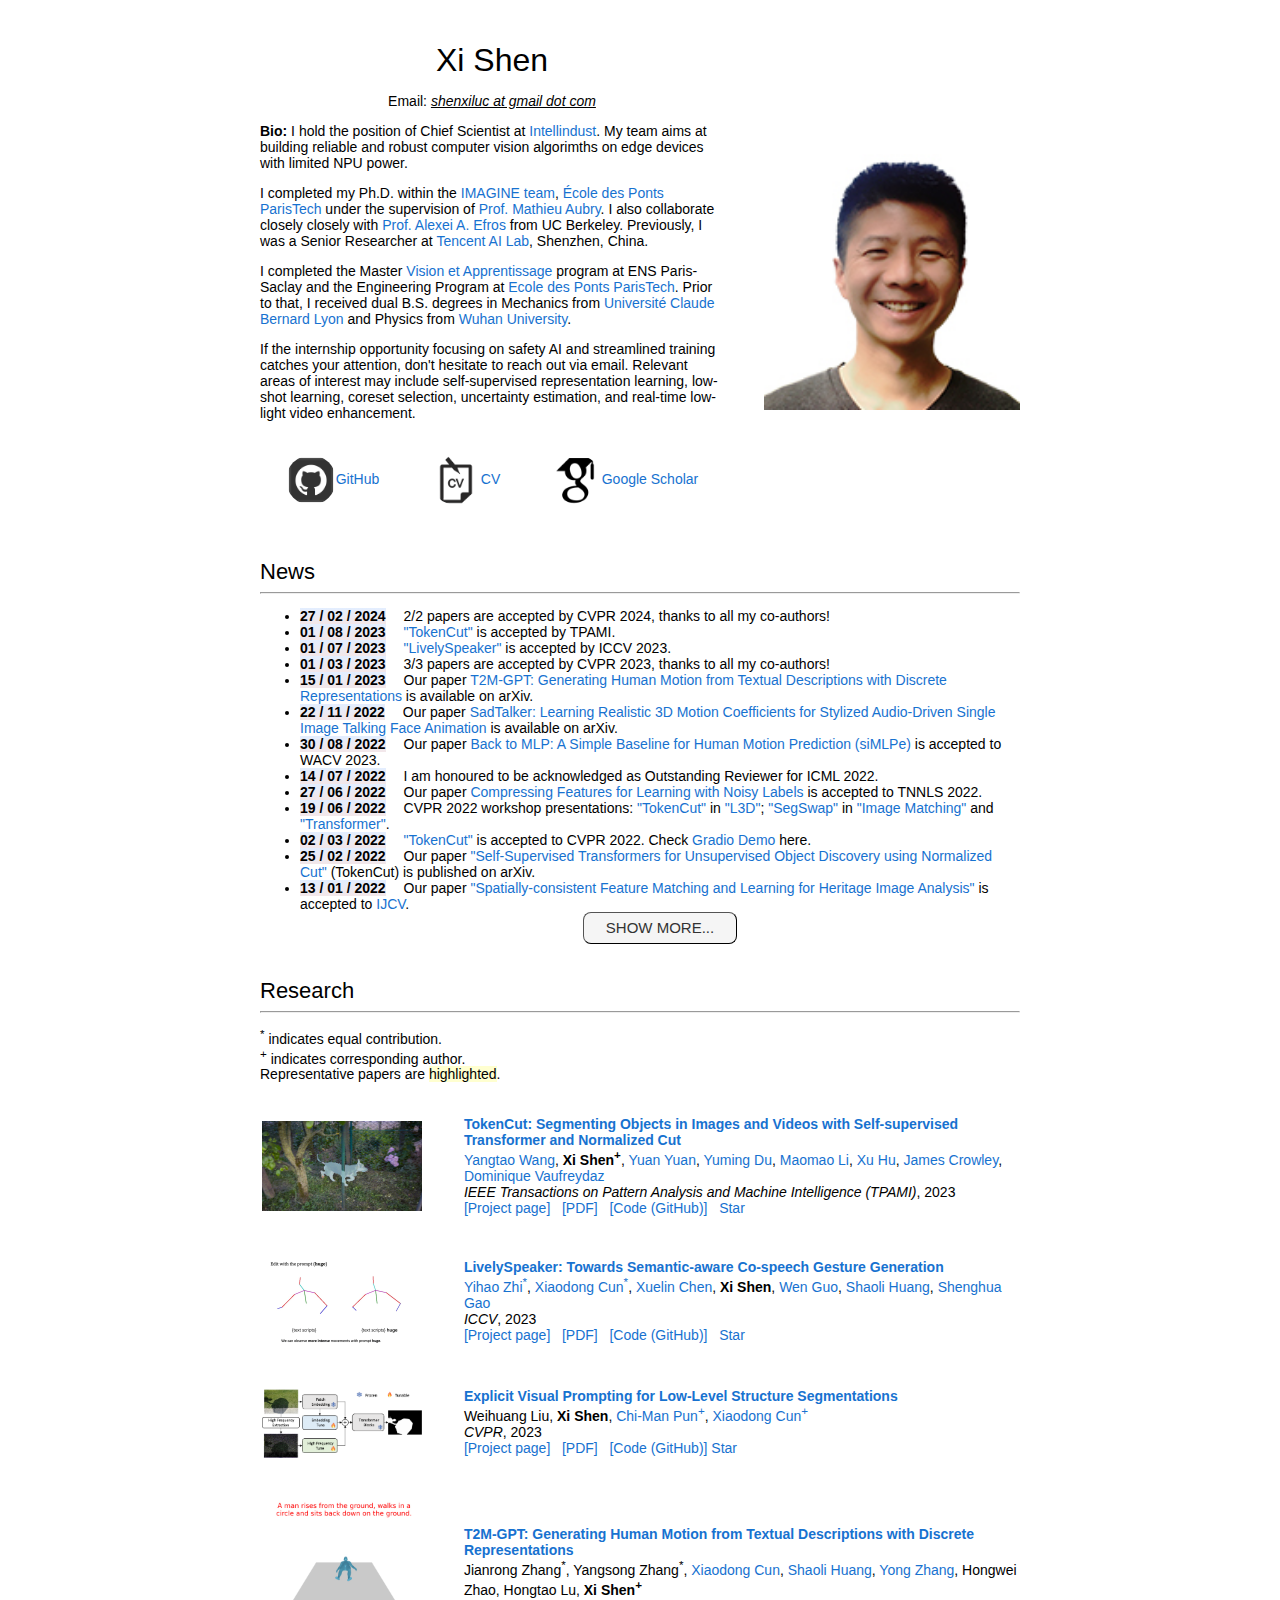
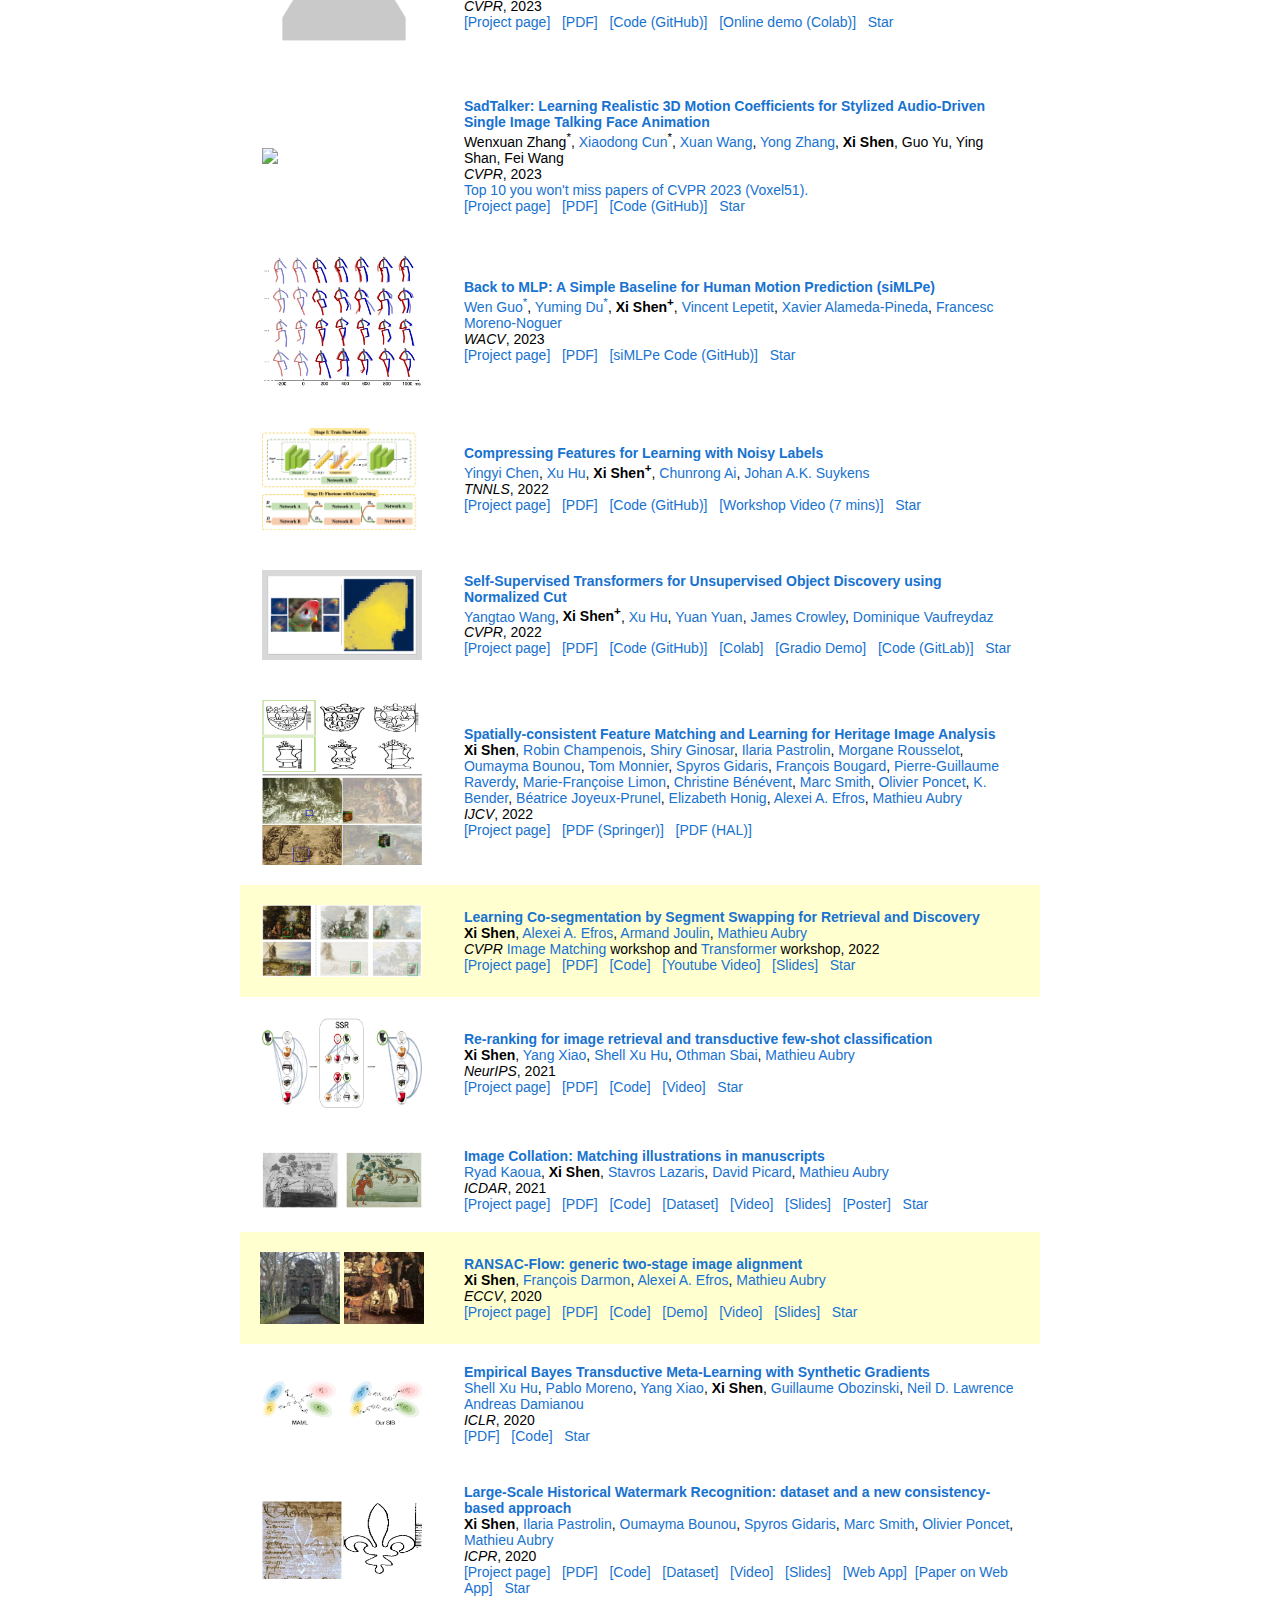
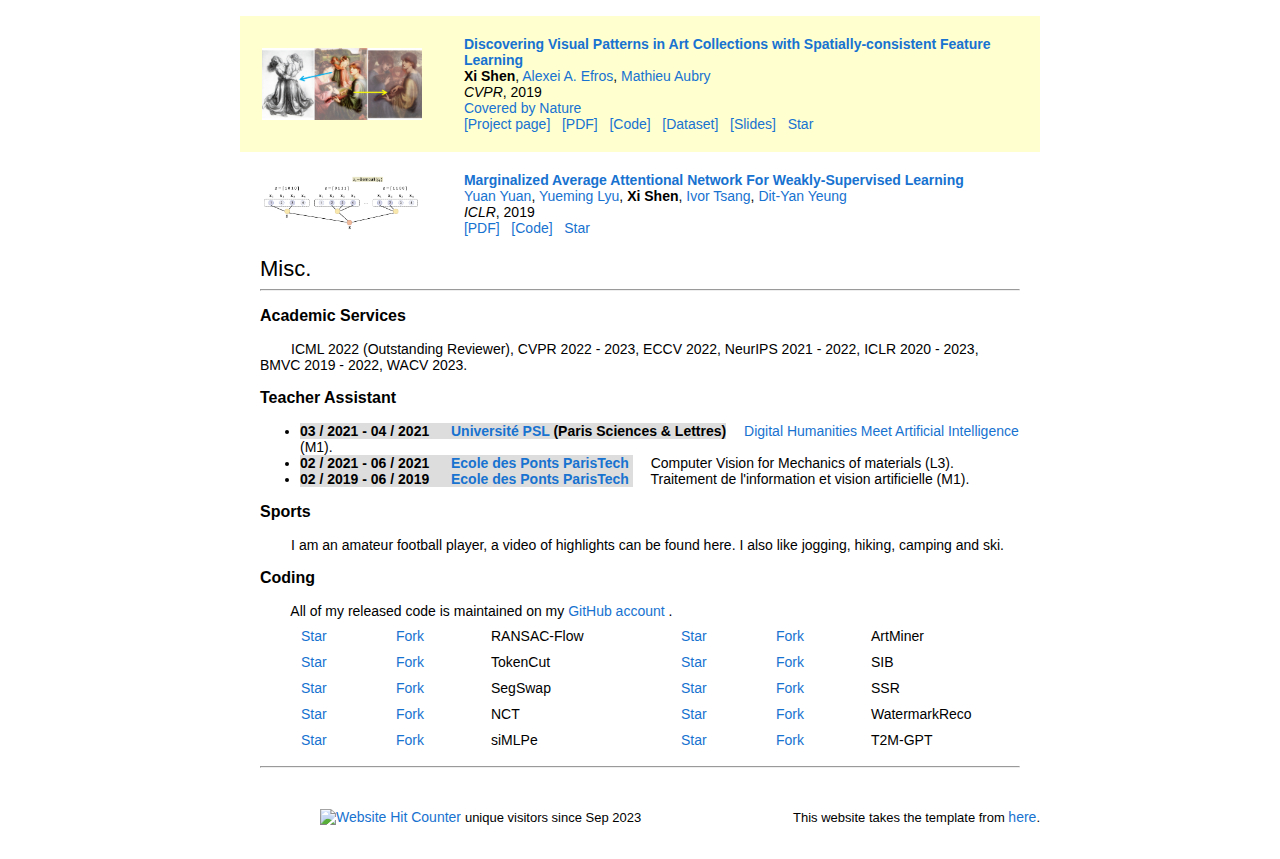
==== commit 68f7777c: "update" ====
--- a/index.html
+++ b/index.html
@@ -50,15 +50,21 @@
               </p>
               
               <p>
-                <b>Bio: </b>I am the Chief Scientist at <a href="https://www.intellindust.com/">Intellindust</a>. My team aims at developping simple and effective computer vision algorimths on low-cost edge devices. Tech transfer can be found <a href="https://www.intellindust.com/">here</a>.
+                <b>Bio: </b>
+                I hold the position of Chief Scientist at <a href="https://www.intellindust.com/">Intellindust</a>. My team aims at building reliable and robust computer vision algorimths on edge devices with limited NPU power.
               </p>
               
               <p>
-                I did my Ph.D. in the <a href="http://imagine.enpc.fr/">IMAGINE team</a>, <a href="http://www.enpc.fr/">École des Ponts ParisTech</a>, advised by <a href="http://imagine.enpc.fr/~aubrym/">Prof. Mathieu Aubry</a>. I also work closely with <a href="https://people.eecs.berkeley.edu/~efros/"> Prof. Alexei A. Efros</a>. Previously, I was a Senior Researcher at  <a href="https://ai.tencent.com">Tencent AI Lab</a>, Shenzhen, China.
+                I completed my Ph.D. within the <a href="http://imagine.enpc.fr/">IMAGINE team</a>, <a href="http://www.enpc.fr/">École des Ponts ParisTech</a> under the supervision of <a href="http://imagine.enpc.fr/~aubrym/">Prof. Mathieu Aubry</a>. I also collaborate closely closely with <a href="https://people.eecs.berkeley.edu/~efros/"> Prof. Alexei A. Efros</a> from UC Berkeley. Previously, I was a Senior Researcher at  <a href="https://ai.tencent.com">Tencent AI Lab</a>, Shenzhen, China.
               </p>
               <p>
-              I graduated from the Master <a href="http://math.ens-paris-saclay.fr/version-francaise/formations/master-mva/">Vision et Apprentissage</a> (MVA, ENS Paris-Saclay) and Engineering Program at <a href="http://www.enpc.fr/">Ecole des Ponts ParisTech</a>. Before that, I received dual B.S. degrees in Mechanics from <a href="https://www.univ-lyon1.fr/">Université Claude Bernard Lyon</a> and Physics from <a href="https://en.whu.edu.cn/">Wuhan University</a>. 
+              I completed the Master <a href="http://math.ens-paris-saclay.fr/version-francaise/formations/master-mva/">Vision et Apprentissage</a> program at ENS Paris-Saclay and the Engineering Program at <a href="http://www.enpc.fr/">Ecole des Ponts ParisTech</a>. Prior to that, I received dual B.S. degrees in Mechanics from <a href="https://www.univ-lyon1.fr/">Université Claude Bernard Lyon</a> and Physics from <a href="https://en.whu.edu.cn/">Wuhan University</a>. 
               </p>
+
+              <p>
+              If the internship opportunity focusing on safety AI and streamlined training catches your attention, don't hesitate to reach out via email. Relevant areas of interest may include self-supervised representation learning, low-shot learning, coreset selection, uncertainty estimation, and real-time low-light video enhancement.
+              </p>
+
               <p style="text-align:center">
               <div id="circles_container">
                   <a href='http://github.com/XiSHEN0220'><img class="iconImg" src="images/github.png" alt="Github">GitHub</a>
@@ -81,6 +87,11 @@
     
         <ul>
         <li>
+          <b style="background-image: linear-gradient(to top, #f3e7e9 0%, #e3eeff 99%, #e3eeff 100%);">27 / 02 / 2024</b>&emsp;
+           2/2 papers are accepted by CVPR 2024, thanks to all my co-authors!
+        </li>
+          
+        <li>
           <b style="background-image: linear-gradient(to top, #f3e7e9 0%, #e3eeff 99%, #e3eeff 100%);">01 / 08 / 2023</b>&emsp;
            <a href="https://www.m-psi.fr/Papers/TokenCut2022/">"TokenCut"</a> is accepted by TPAMI.
         </li>
@@ -90,7 +101,7 @@
         </li>
         <li>
           <b style="background-image: linear-gradient(to top, #f3e7e9 0%, #e3eeff 99%, #e3eeff 100%);">01 / 03 / 2023</b>&emsp;
-           Three papers are accepted by CVPR 2023, thanks to all my co-authors!
+           3/3 papers are accepted by CVPR 2023, thanks to all my co-authors!
         </li>  
         <li>
           <b style="background-image: linear-gradient(to top, #f3e7e9 0%, #e3eeff 99%, #e3eeff 100%);">15 / 01 / 2023</b>&emsp;
@@ -186,8 +197,7 @@
               <heading>Research</heading>
               <hr/>
               <p>
-                I am interested in Computer Vision and Deep Learning. My research mainly focuses on finding solutions to vision tasks without annotations (<i>unsupervised learning</i>) or with easy accessible annotations (<i>weakly supervised learning</i>). </br>
-
+                
                 <sup>*</sup> indicates equal contribution. </br>
 
                 <sup>+</sup> indicates corresponding author. </br>
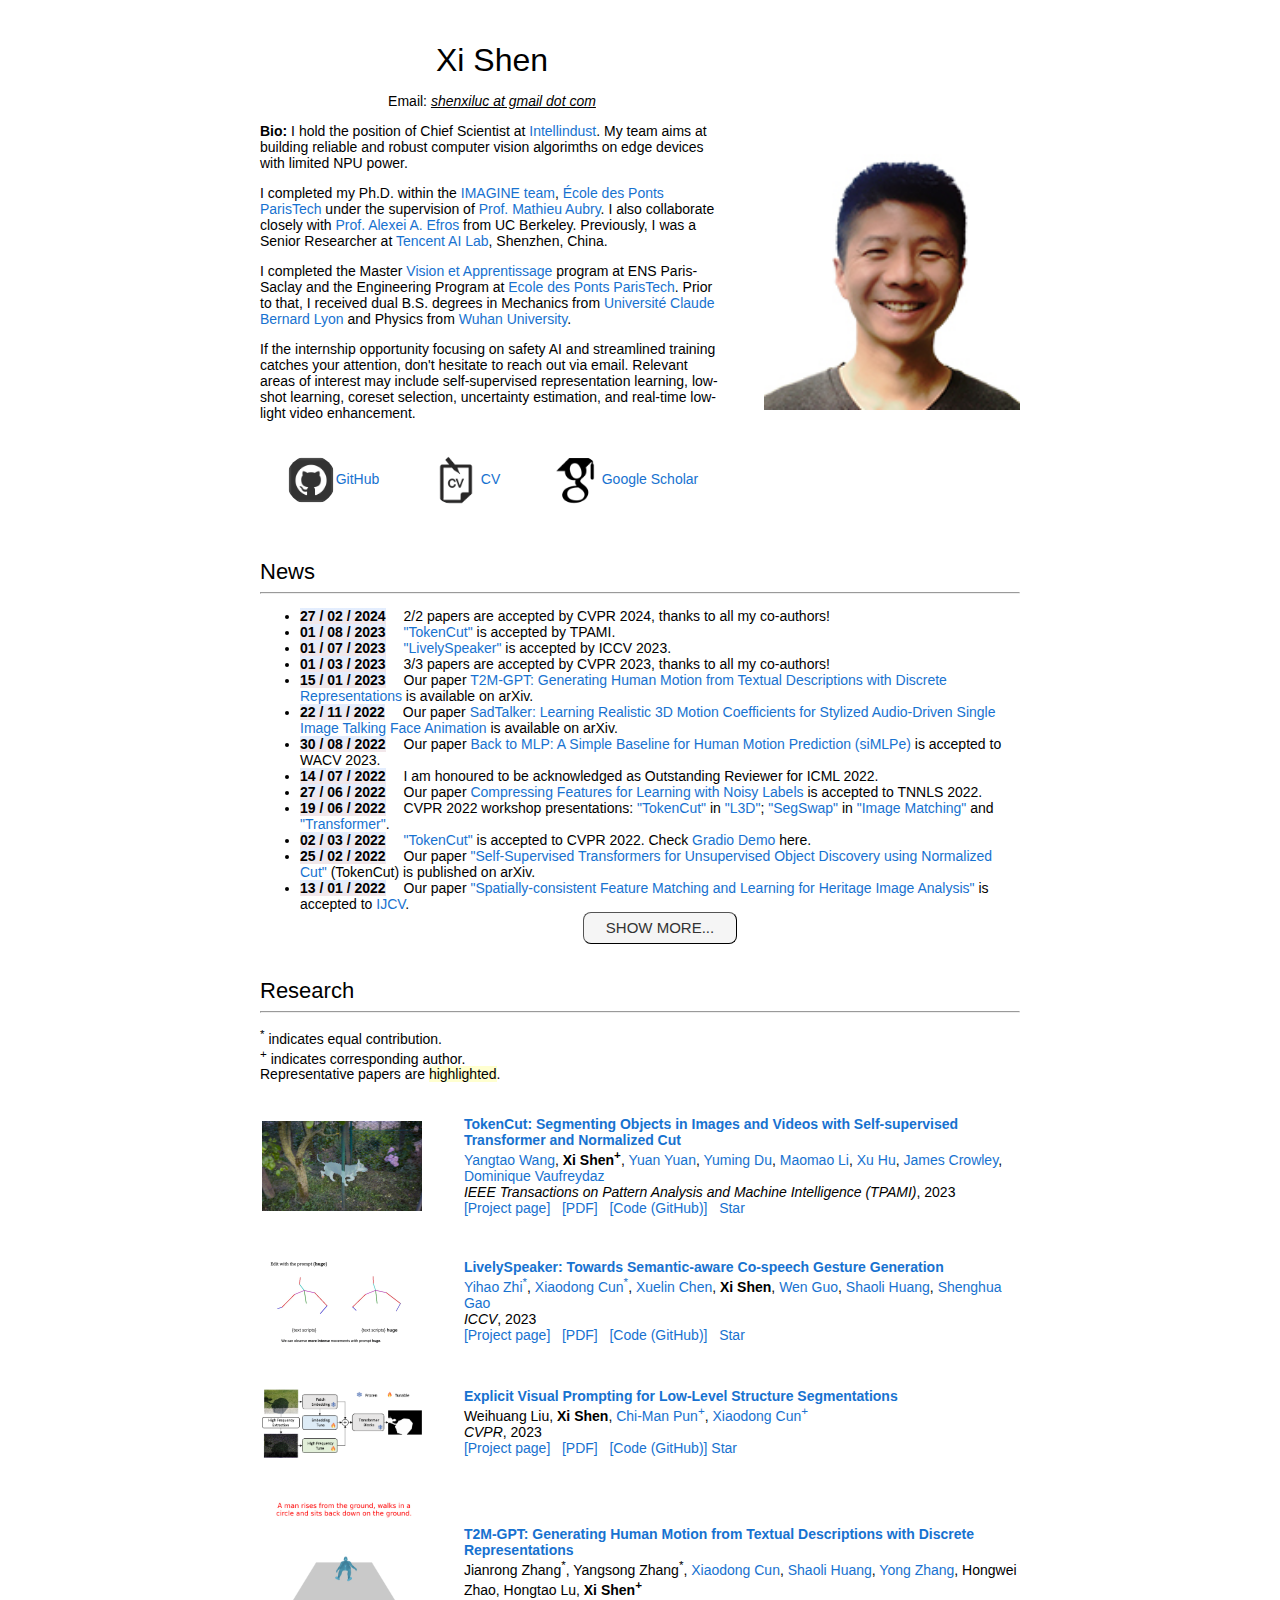
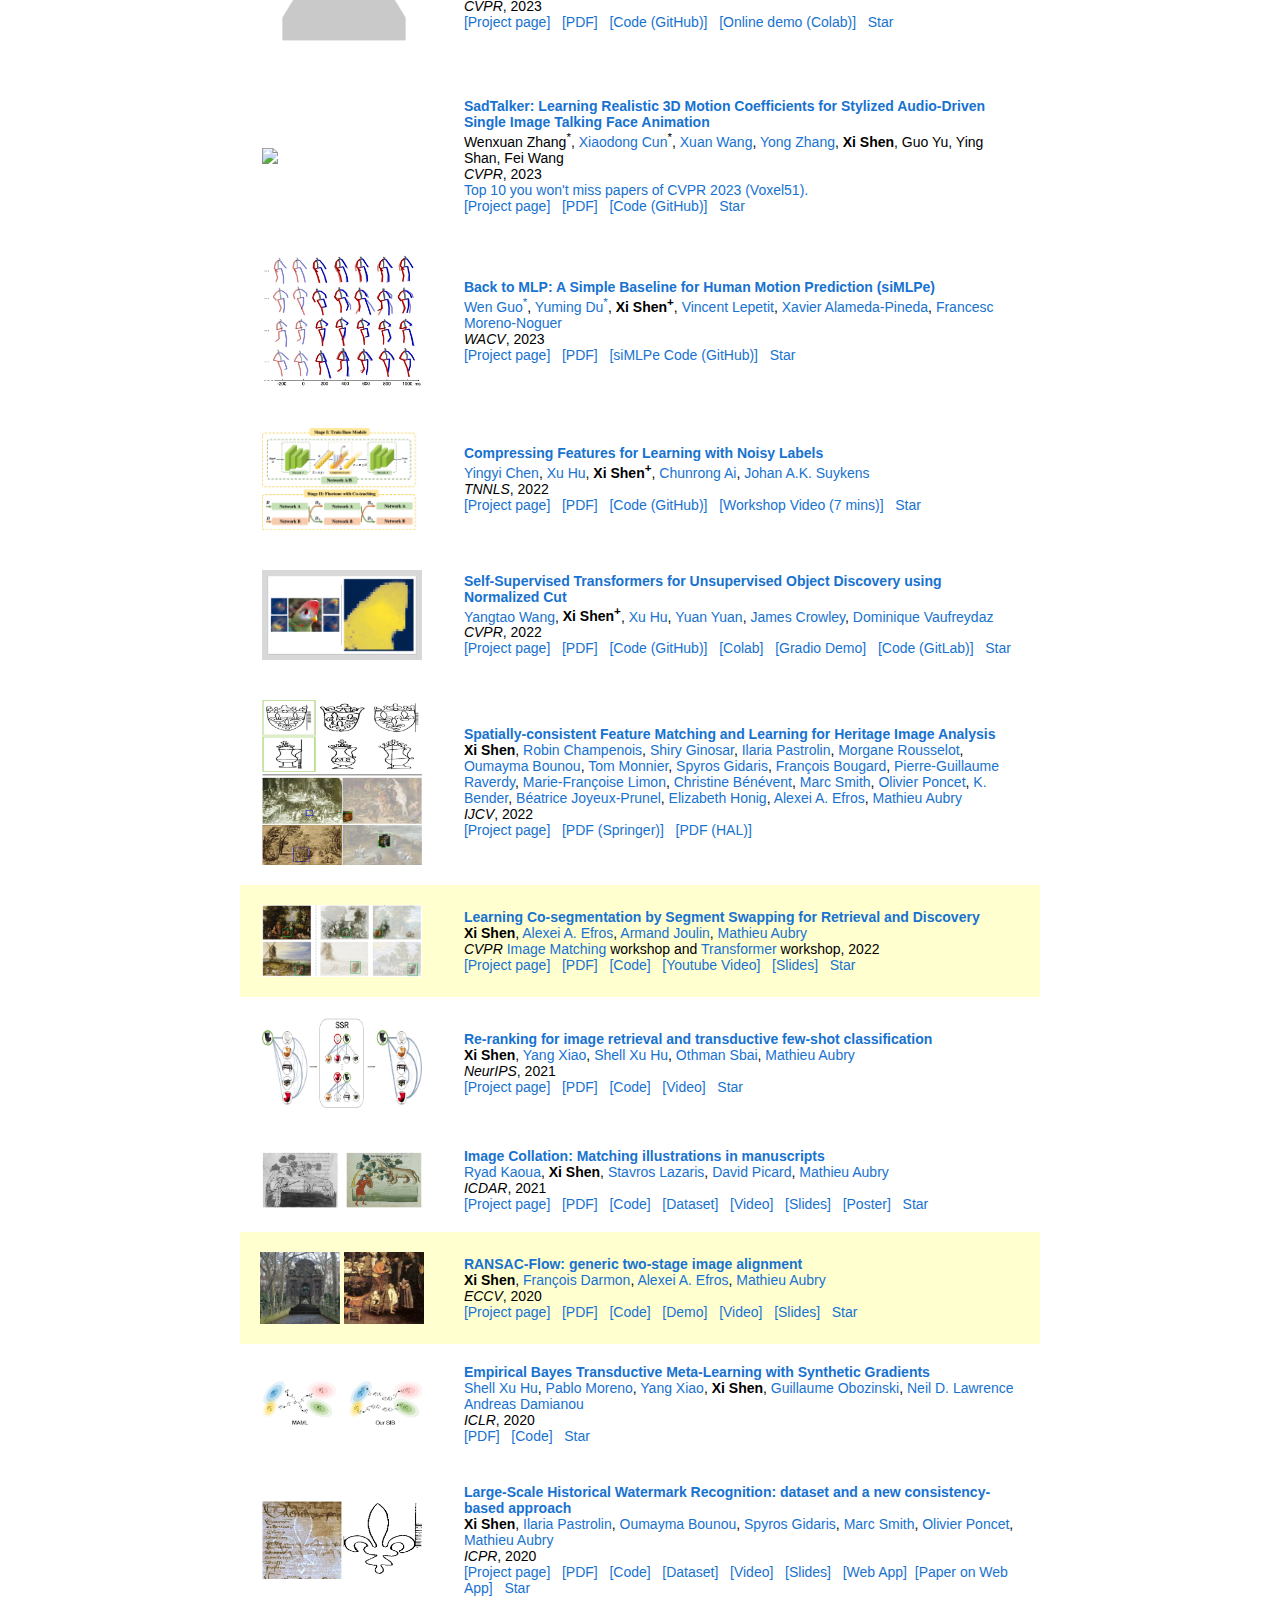
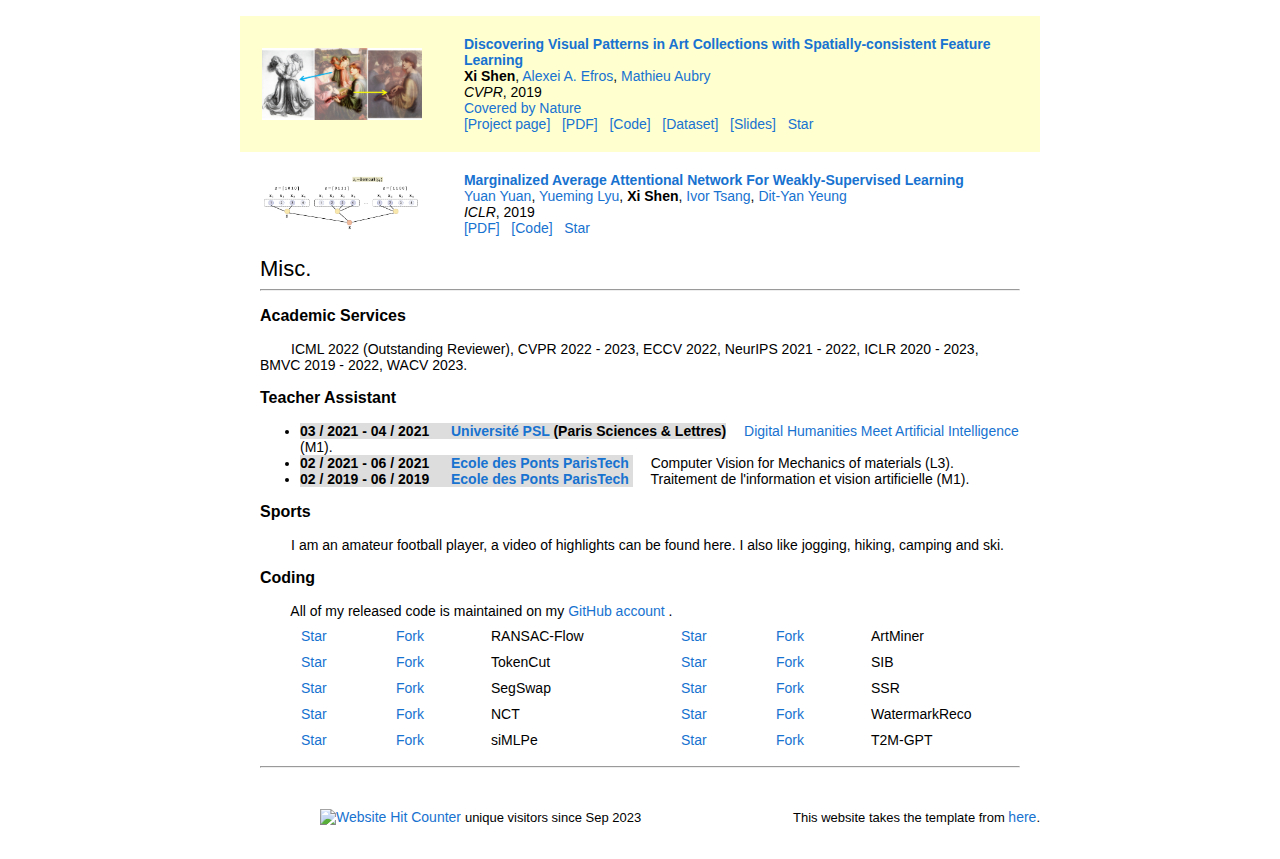
==== commit d5db1f5f: "update" ====
--- a/index.html
+++ b/index.html
@@ -55,7 +55,7 @@
               </p>
               
               <p>
-                I completed my Ph.D. within the <a href="http://imagine.enpc.fr/">IMAGINE team</a>, <a href="http://www.enpc.fr/">École des Ponts ParisTech</a> under the supervision of <a href="http://imagine.enpc.fr/~aubrym/">Prof. Mathieu Aubry</a>. I also collaborate closely closely with <a href="https://people.eecs.berkeley.edu/~efros/"> Prof. Alexei A. Efros</a> from UC Berkeley. Previously, I was a Senior Researcher at  <a href="https://ai.tencent.com">Tencent AI Lab</a>, Shenzhen, China.
+                I completed my Ph.D. within the <a href="http://imagine.enpc.fr/">IMAGINE team</a>, <a href="http://www.enpc.fr/">École des Ponts ParisTech</a> under the supervision of <a href="http://imagine.enpc.fr/~aubrym/">Prof. Mathieu Aubry</a>. I also collaborate closely with <a href="https://people.eecs.berkeley.edu/~efros/"> Prof. Alexei A. Efros</a> from UC Berkeley. Previously, I was a Senior Researcher at  <a href="https://ai.tencent.com">Tencent AI Lab</a>, Shenzhen, China.
               </p>
               <p>
               I completed the Master <a href="http://math.ens-paris-saclay.fr/version-francaise/formations/master-mva/">Vision et Apprentissage</a> program at ENS Paris-Saclay and the Engineering Program at <a href="http://www.enpc.fr/">Ecole des Ponts ParisTech</a>. Prior to that, I received dual B.S. degrees in Mechanics from <a href="https://www.univ-lyon1.fr/">Université Claude Bernard Lyon</a> and Physics from <a href="https://en.whu.edu.cn/">Wuhan University</a>. 
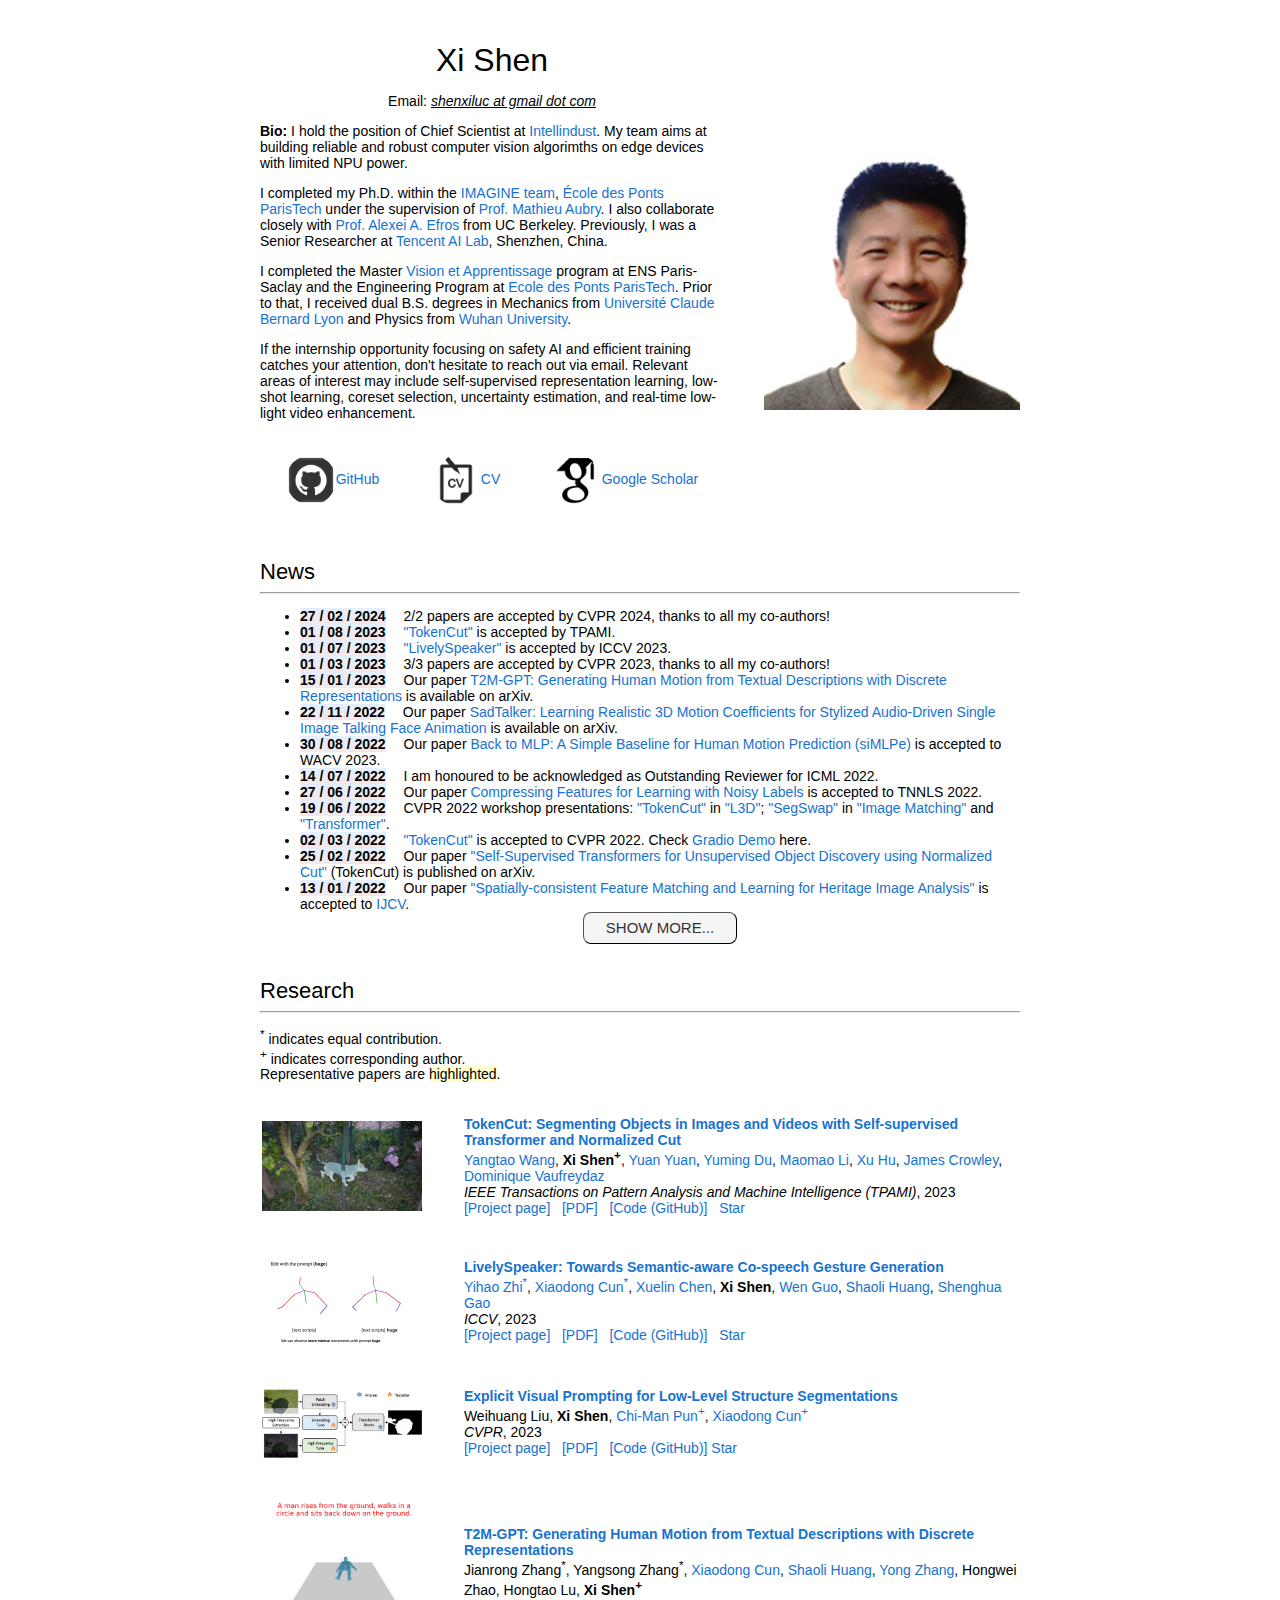
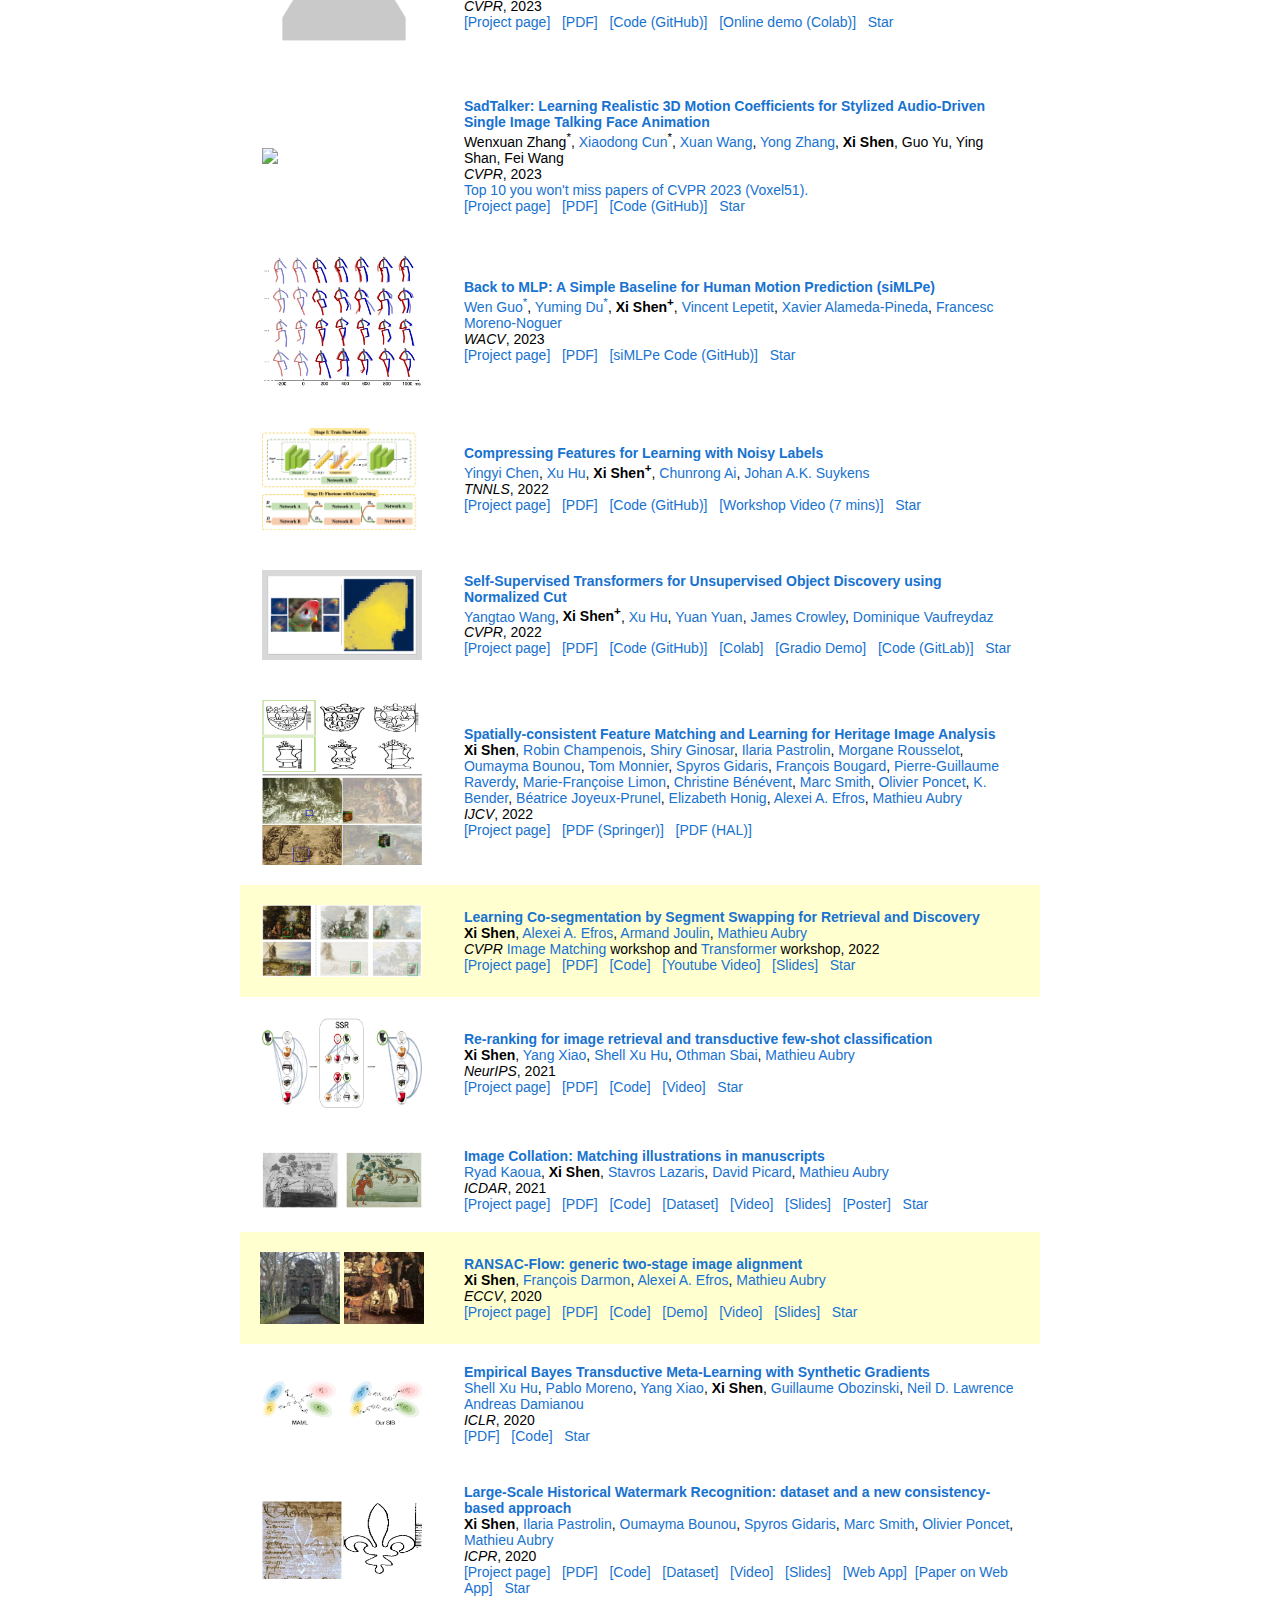
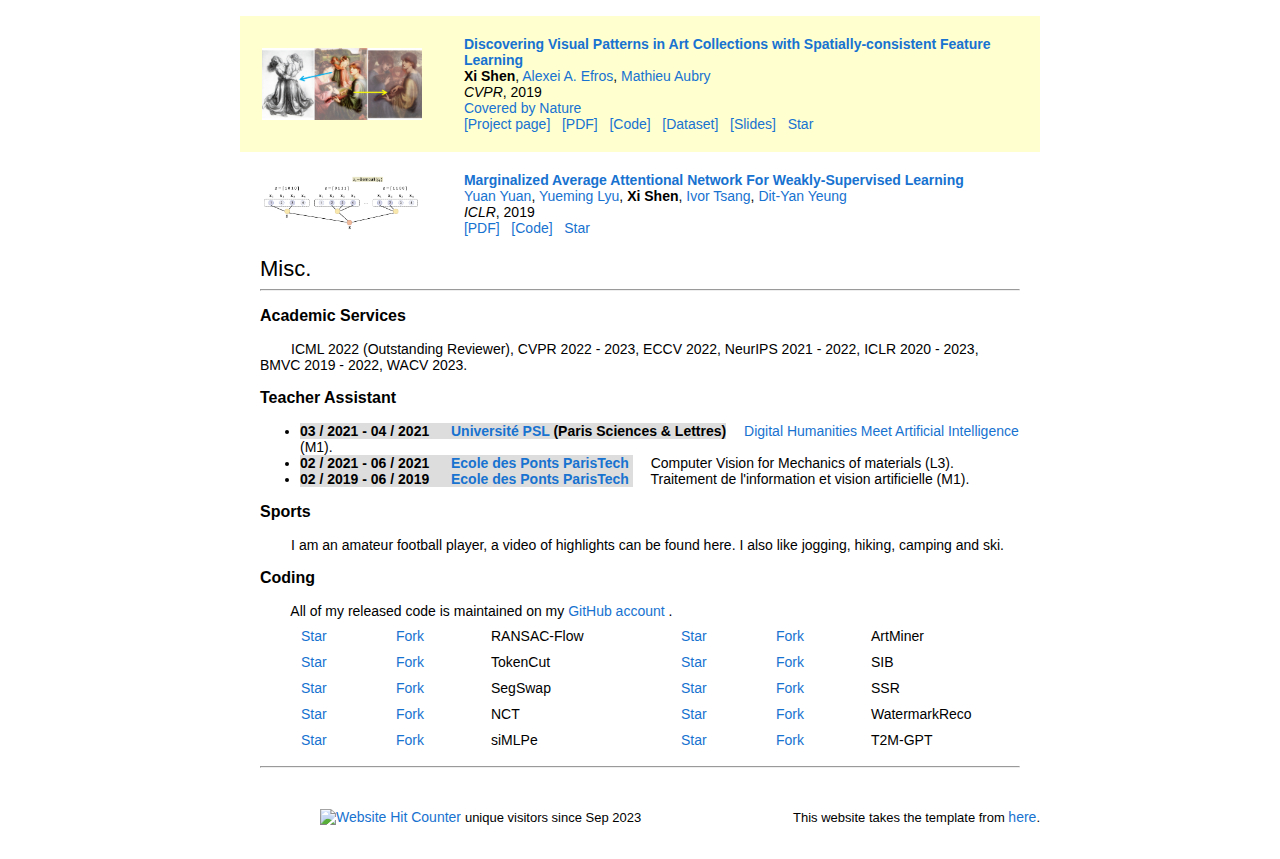
==== commit d273301e: "update" ====
--- a/index.html
+++ b/index.html
@@ -62,7 +62,7 @@
               </p>
 
               <p>
-              If the internship opportunity focusing on safety AI and streamlined training catches your attention, don't hesitate to reach out via email. Relevant areas of interest may include self-supervised representation learning, low-shot learning, coreset selection, uncertainty estimation, and real-time low-light video enhancement.
+              If the internship opportunity focusing on safety AI and efficient training catches your attention, don't hesitate to reach out via email. Relevant areas of interest may include self-supervised representation learning, low-shot learning, coreset selection, uncertainty estimation, and real-time low-light video enhancement.
               </p>
 
               <p style="text-align:center">
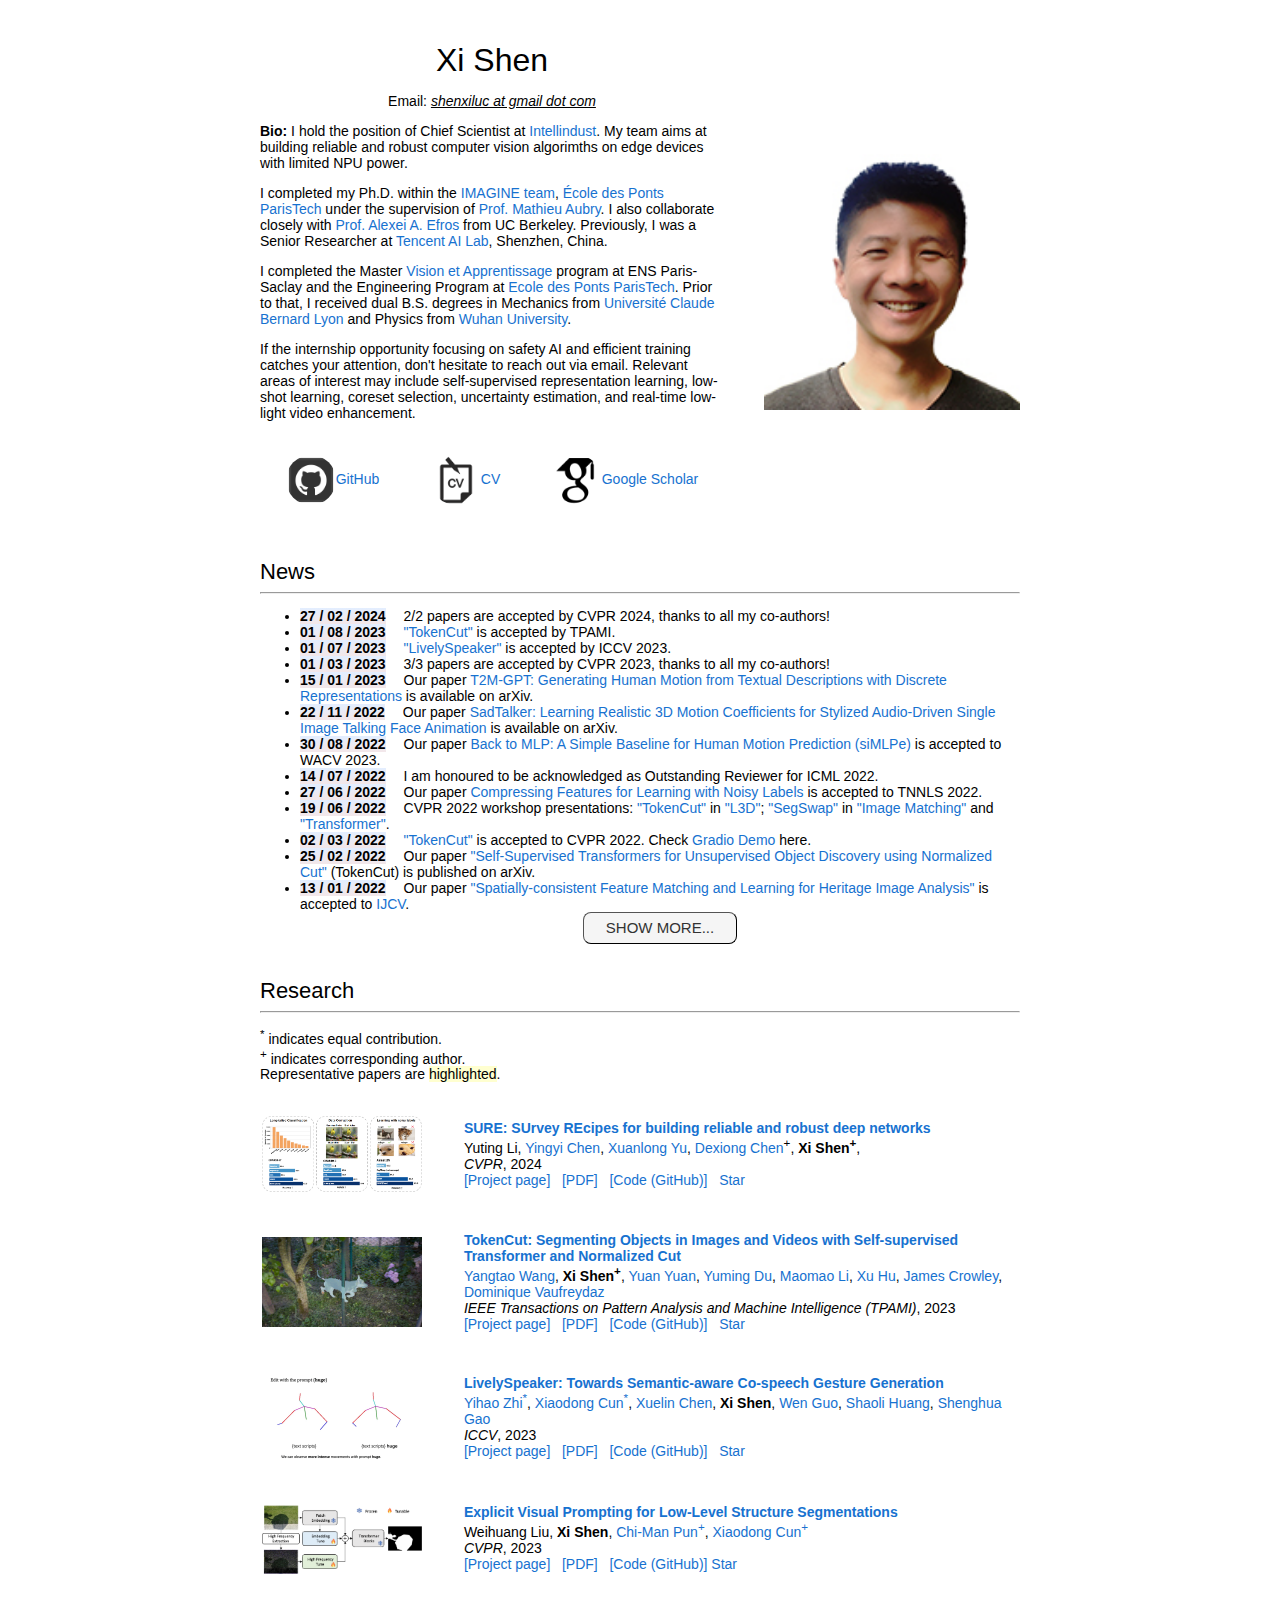
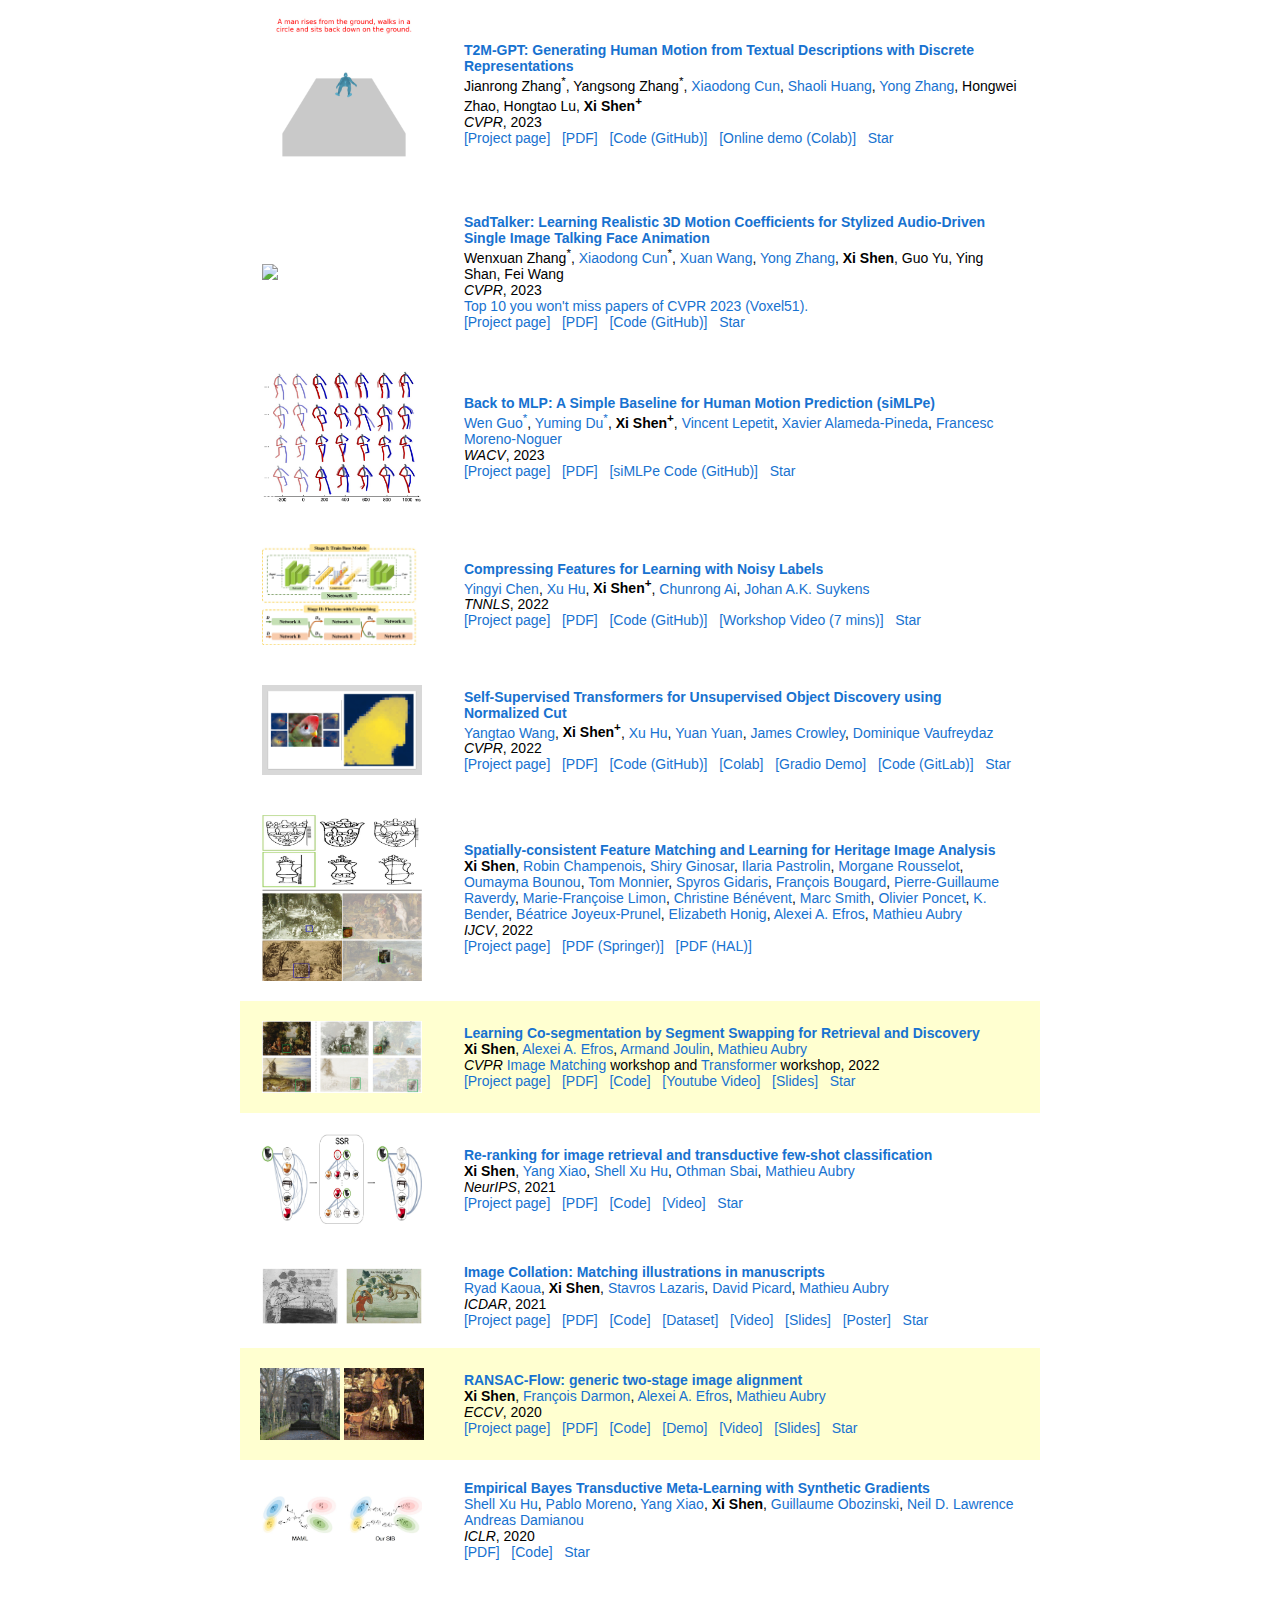
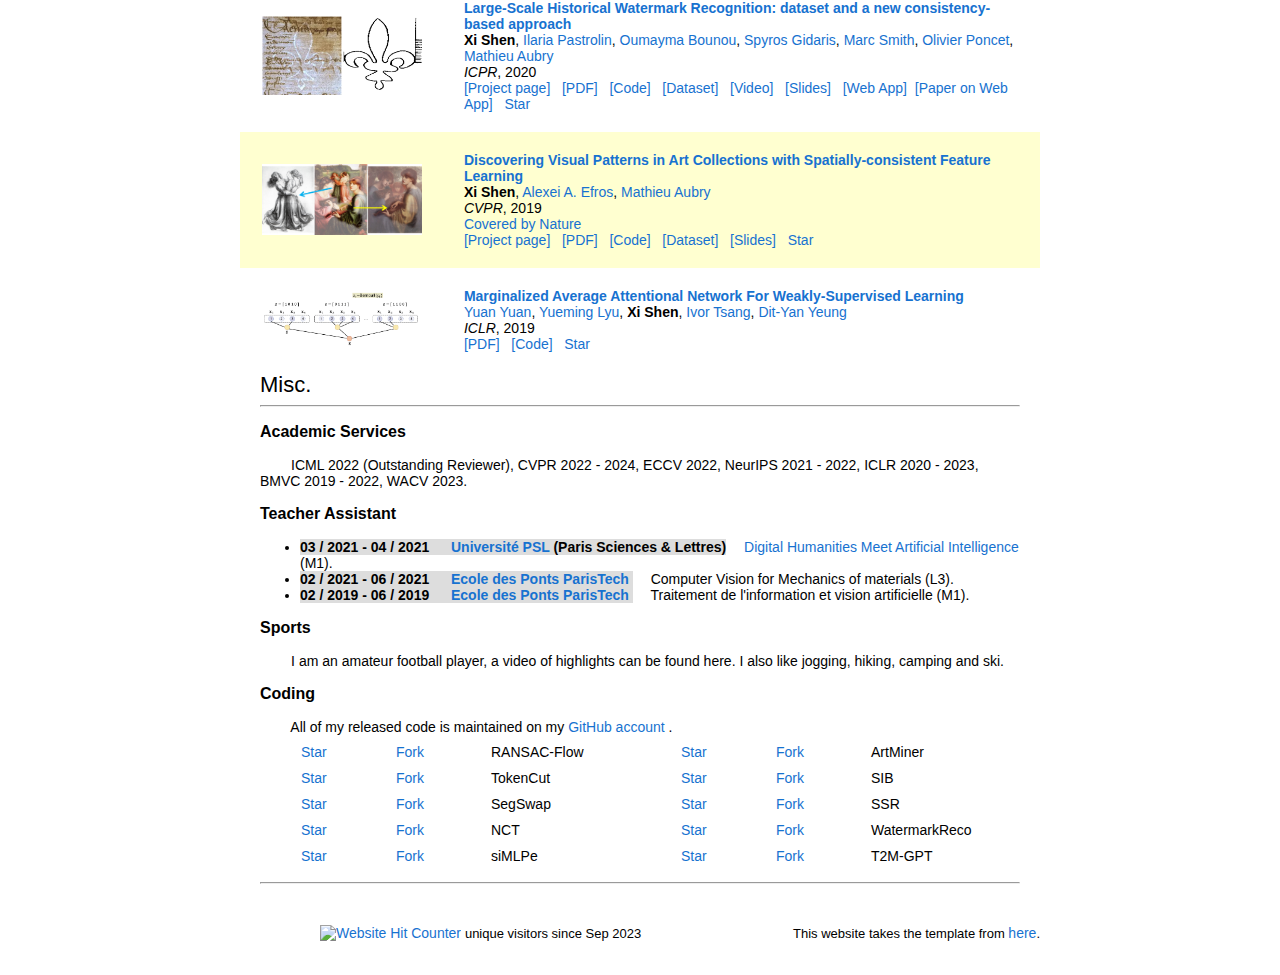
==== commit e604de1e: "update" ====
--- a/index.html
+++ b/index.html
@@ -209,6 +209,35 @@
         </tbody></table>
 
         <table style="width:100%;border:0px;border-spacing:0px;border-collapse:separate;margin-right:auto;margin-left:auto;"><tbody>
+            <tr>
+            <td style="padding:20px;width:25%;vertical-align:middle">
+              <div style="display: flex; justify-content: center;">
+                <img src='images/sure_teaser.png' width="160" >
+              </div>
+              
+            </td>
+            <td style="padding:20px;width:75%;vertical-align:middle">
+              <a href="https://yutingli0606.github.io/SURE/">
+                <papertitle>SURE: SUrvey REcipes for building reliable and robust deep networks</papertitle>
+              </a>
+              
+              </br>
+              
+              Yuting Li,
+              <a href="https://github.com/yingyichen-cyy/">Yingyi Chen</a>,
+              <a href="https://xuanlong-yu.github.io/">Xuanlong Yu</a>,
+              <a href="https://dexiong.me/">Dexiong Chen</a><sup>+</sup>,
+              <strong>Xi Shen<sup>+</sup></strong>,
+              </br>
+              <em>CVPR</em>, 2024
+              </br>
+              <a href="https://yutingli0606.github.io/SURE/">[Project page]</a> &nbsp;
+              <a href="https://arxiv.org/pdf/2403.00543.pdf">[PDF]</a> &nbsp;
+              <a href="https://github.com/YutingLi0606/SURE">[Code (GitHub)]</a> &nbsp;
+              <a class="github-button" href="https://github.com/YutingLi0606/SURE" data-icon="octicon-star" data-size="medium" data-show-count="true">Star</a> 
+            </td>
+            </tr>
+
             <tr>
             <td style="padding:20px;width:25%;vertical-align:middle">
               <div style="display: flex; justify-content: center;">
@@ -795,7 +824,7 @@
           <li> BMVC: 2019 - 2022</li>
           </ul>
           -->
-					<p>&nbsp; &nbsp; &nbsp; &nbsp; ICML 2022 (Outstanding Reviewer), CVPR 2022 - 2023, ECCV 2022, NeurIPS 2021 - 2022, ICLR 2020 - 2023, BMVC 2019 - 2022, WACV 2023. </p>
+					<p>&nbsp; &nbsp; &nbsp; &nbsp; ICML 2022 (Outstanding Reviewer), CVPR 2022 - 2024, ECCV 2022, NeurIPS 2021 - 2022, ICLR 2020 - 2023, BMVC 2019 - 2022, WACV 2023. </p>
           <h3> Teacher Assistant </h3>
           <ul>
           <li> 
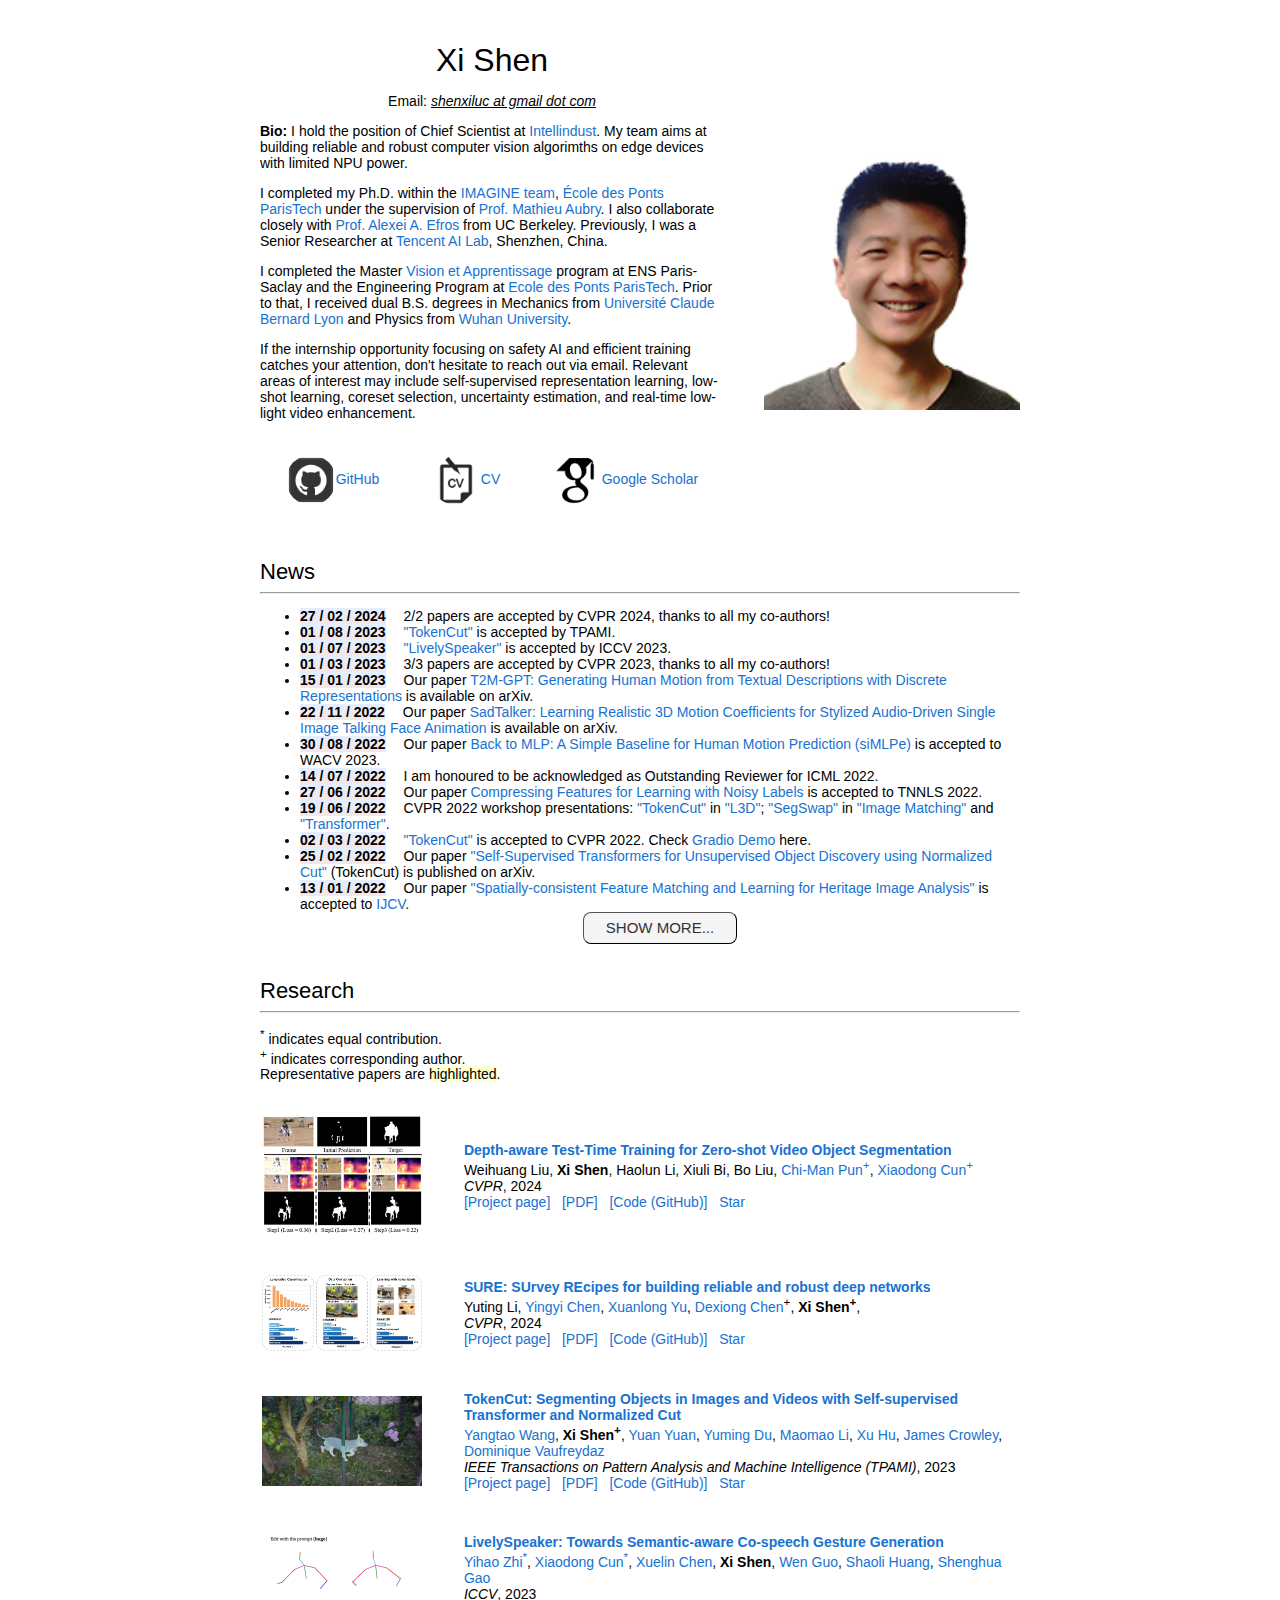
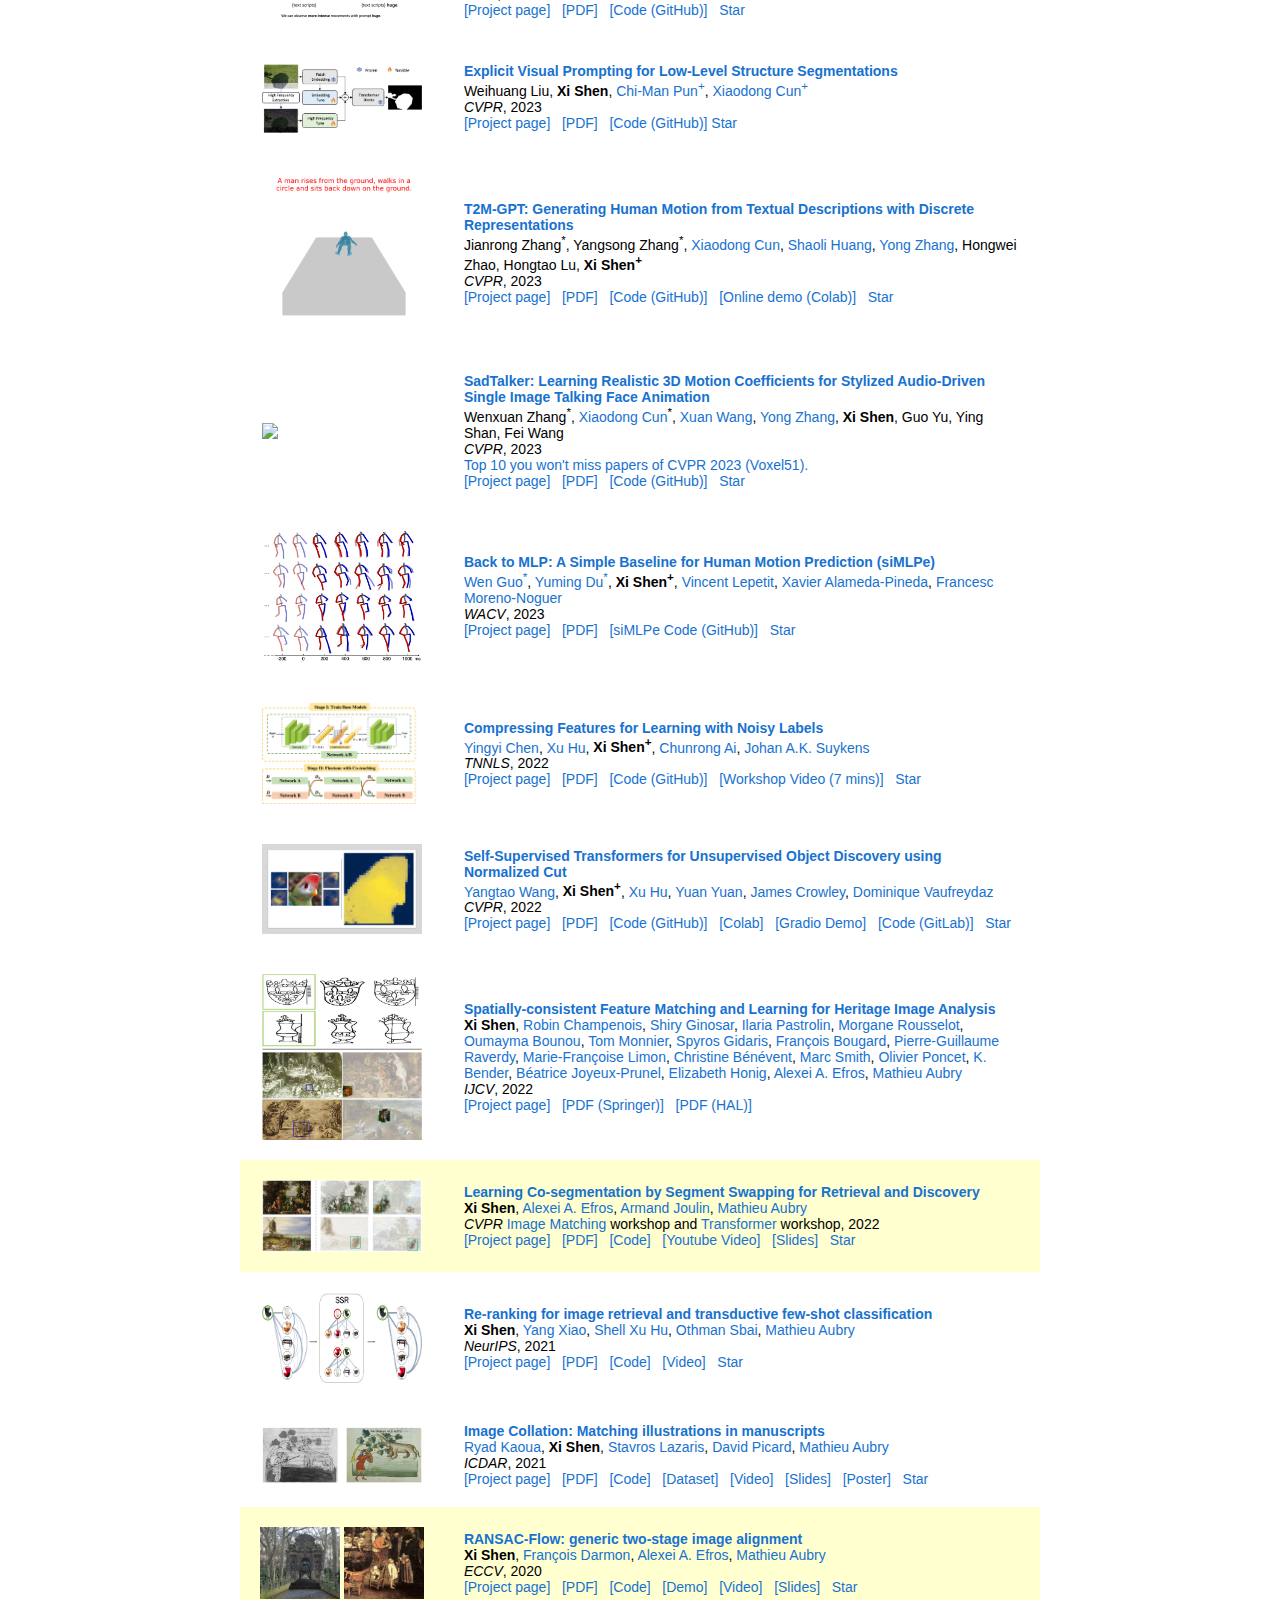
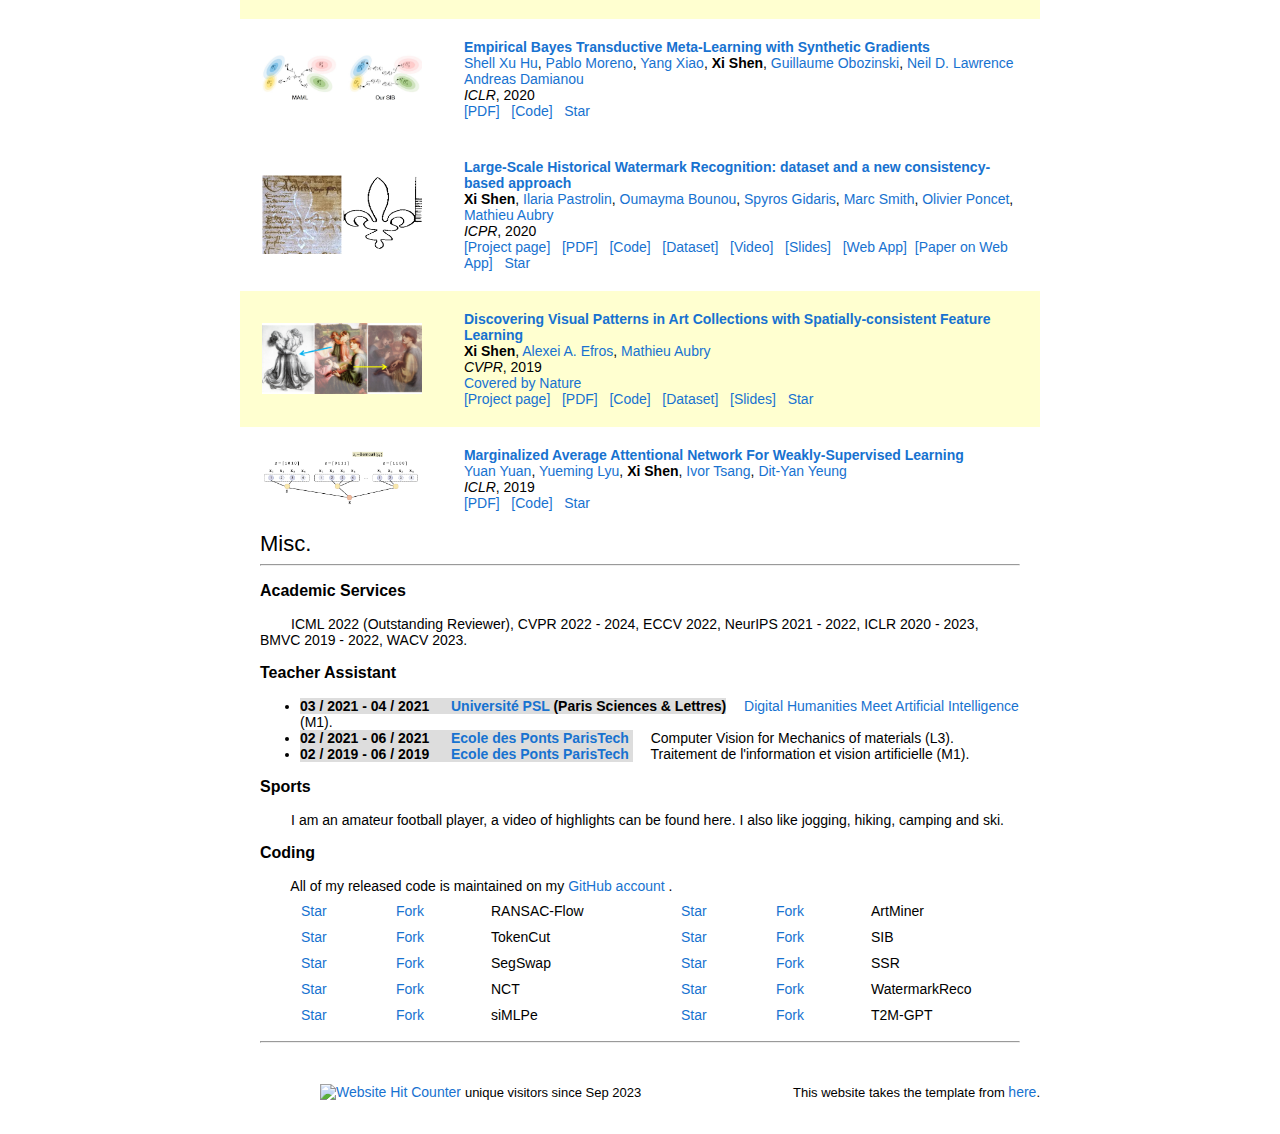
==== commit 31ec91c7: "update" ====
--- a/index.html
+++ b/index.html
@@ -209,6 +209,38 @@
         </tbody></table>
 
         <table style="width:100%;border:0px;border-spacing:0px;border-collapse:separate;margin-right:auto;margin-left:auto;"><tbody>
+            
+            <tr>
+            <td style="padding:20px;width:25%;vertical-align:middle">
+              <div style="display: flex; justify-content: center;">
+                <img src='images/dattt_teaser.png' width="160" >
+              </div>
+              
+            </td>
+            <td style="padding:20px;width:75%;vertical-align:middle">
+              <a href="https://nifangbaage.github.io/DATTT/">
+                <papertitle>Depth-aware Test-Time Training for Zero-shot Video Object Segmentation</papertitle>
+              </a>
+              
+              </br>
+              
+              Weihuang Liu,
+              <strong>Xi Shen</strong>,
+              Haolun Li,
+              Xiuli Bi,
+              Bo Liu,
+              <a href="https://www.cis.um.edu.mo/~cmpun/">Chi-Man Pun<sup>+</sup></a>,
+              <a href="https://vinthony.github.io/academic/">Xiaodong Cun<sup>+</sup></a>
+              </br>
+              <em>CVPR</em>, 2024
+              </br>
+              <a href="https://nifangbaage.github.io/DATTT/">[Project page]</a> &nbsp;
+              <a href="https://arxiv.org/abs/2403.04258">[PDF]</a> &nbsp;
+              <a href="hhttps://github.com/NiFangBaAGe/DATTT">[Code (GitHub)]</a> &nbsp;
+              <a class="github-button" href="https://github.com/NiFangBaAGe/DATTT" data-icon="octicon-star" data-size="medium" data-show-count="true">Star</a> 
+            </td>
+            </tr>
+
             <tr>
             <td style="padding:20px;width:25%;vertical-align:middle">
               <div style="display: flex; justify-content: center;">
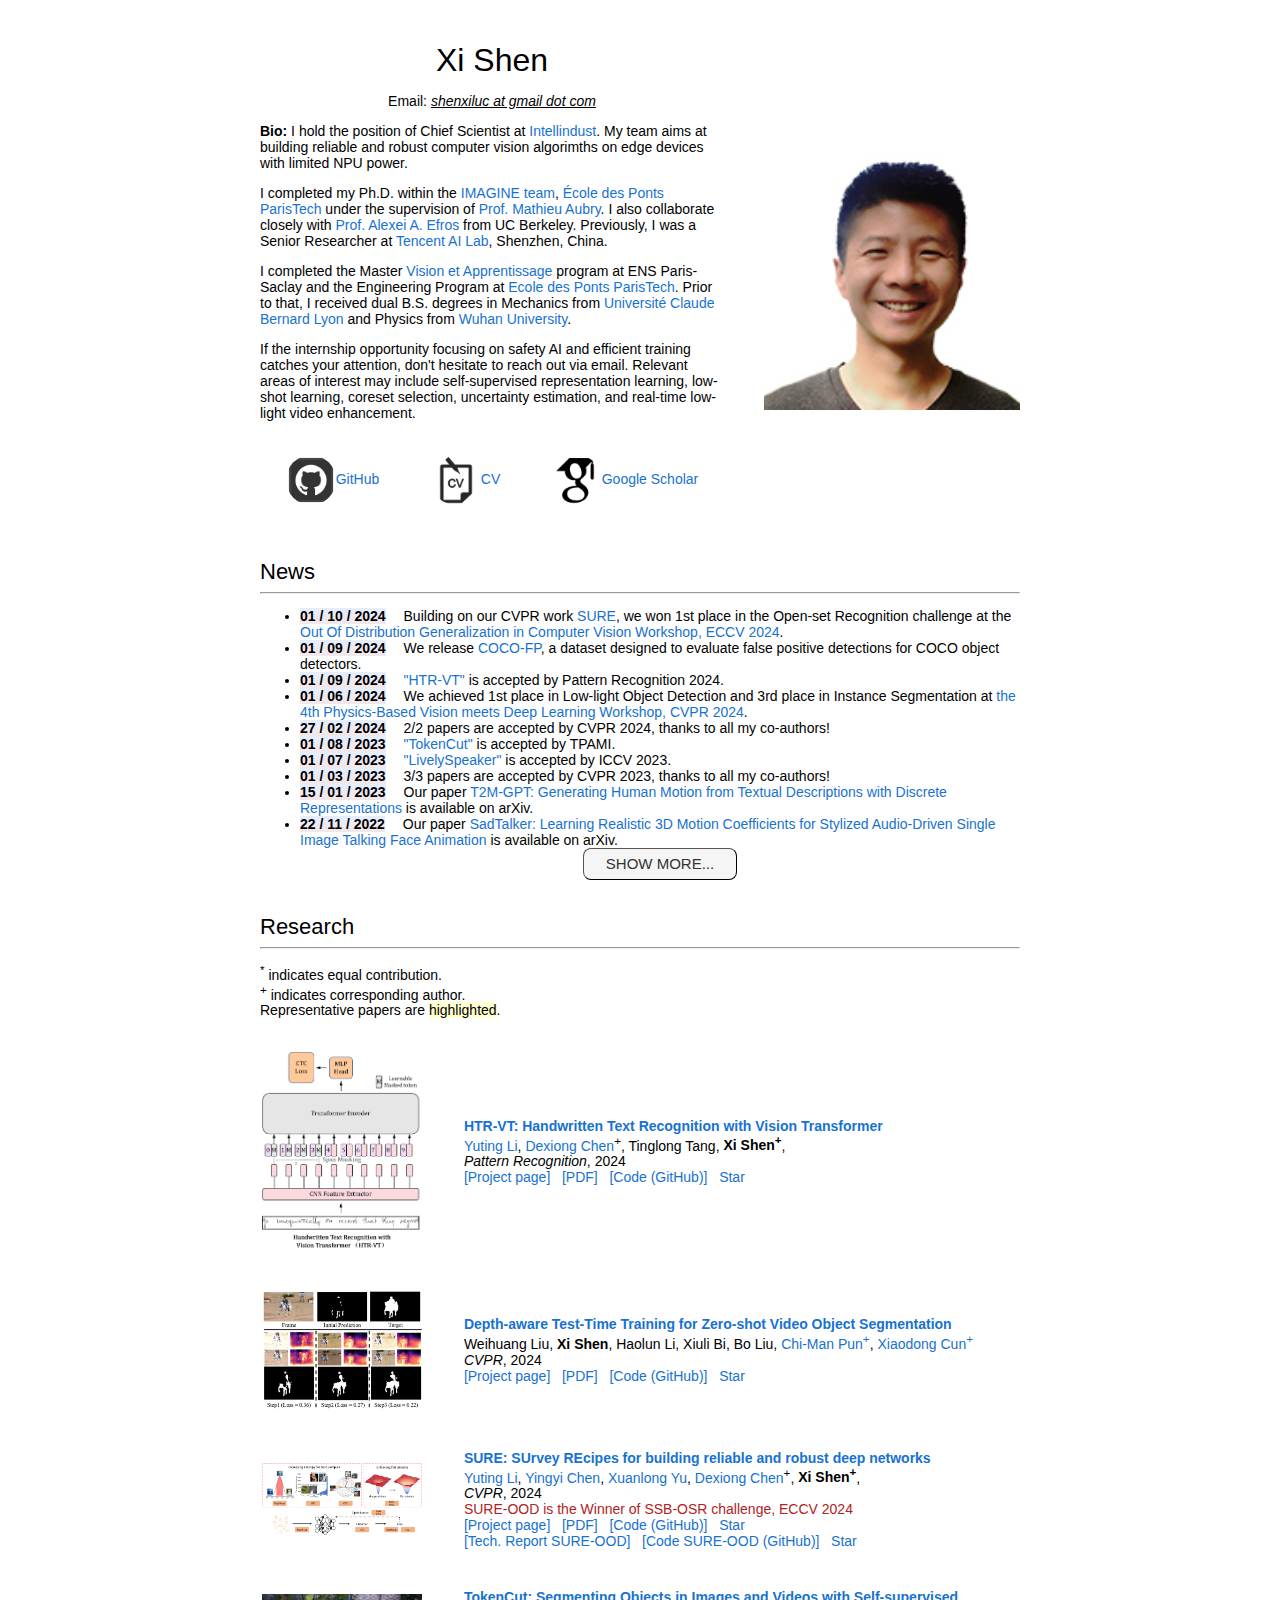
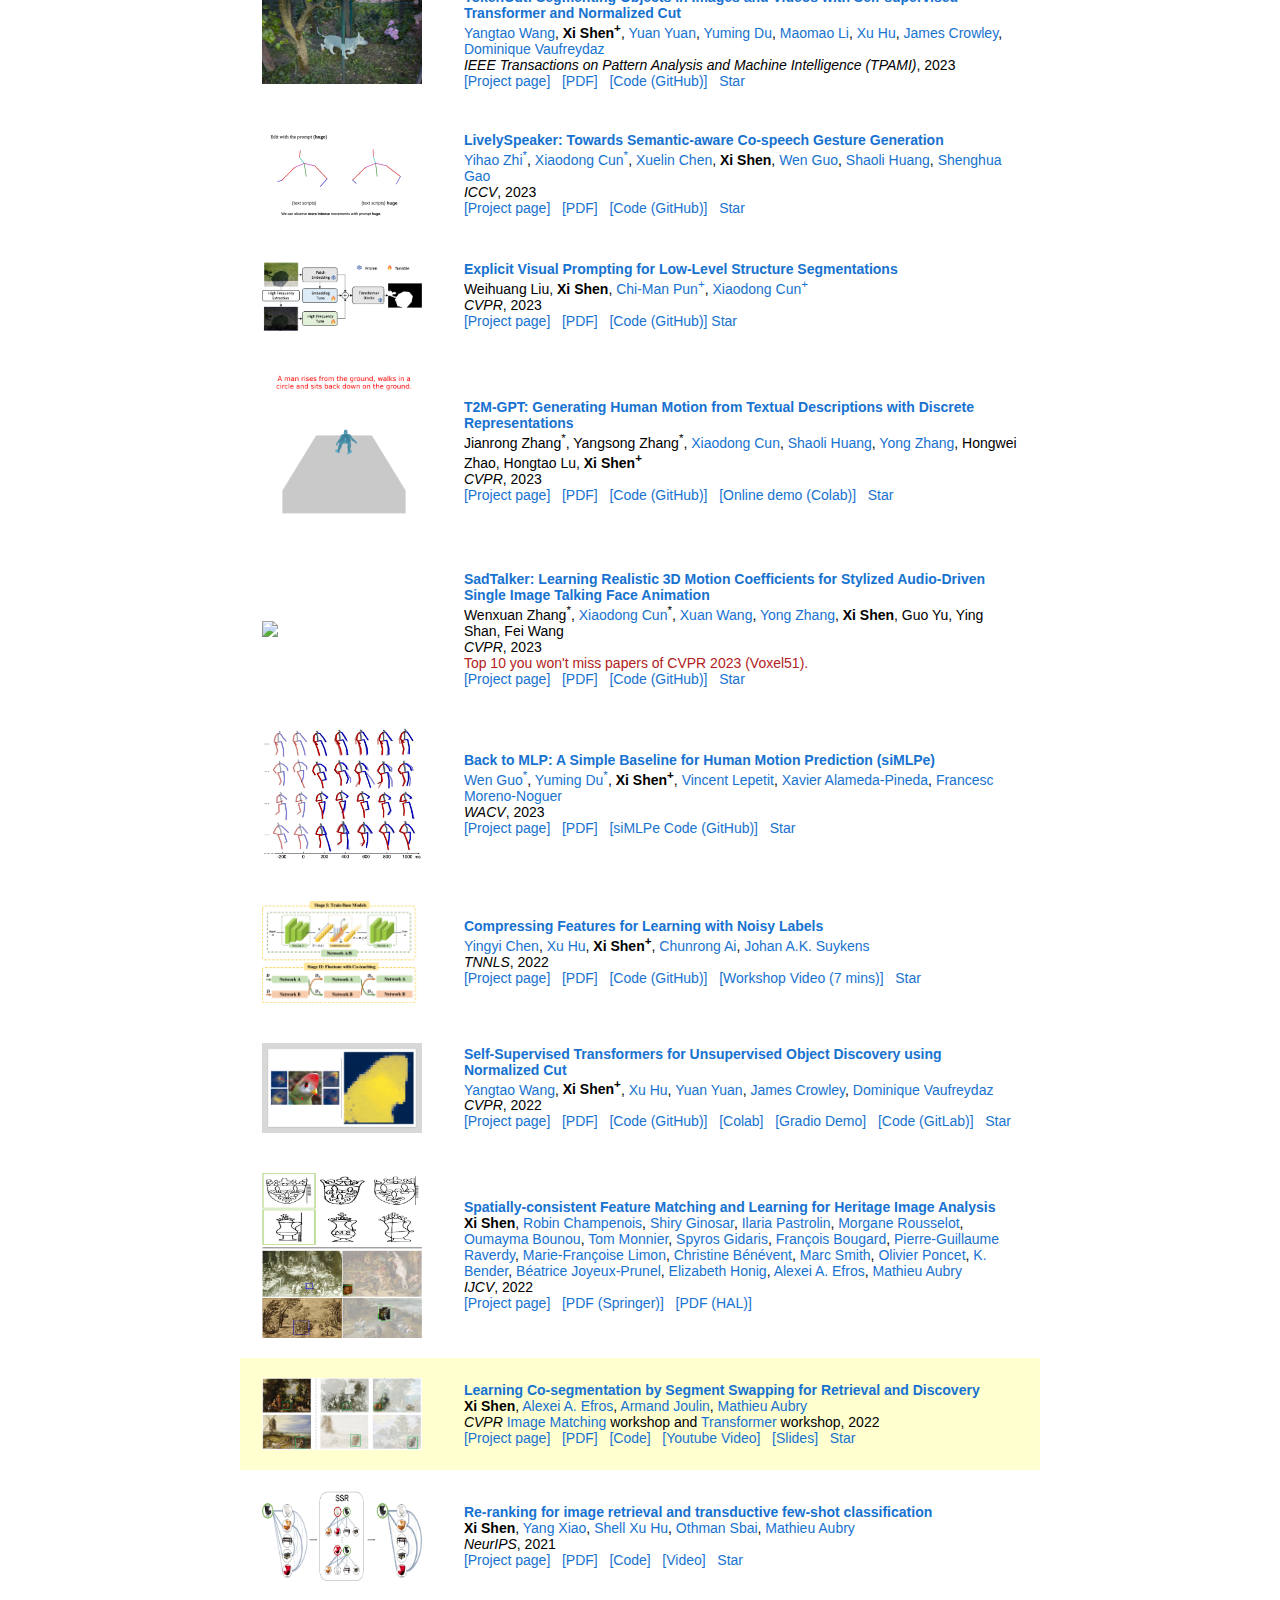
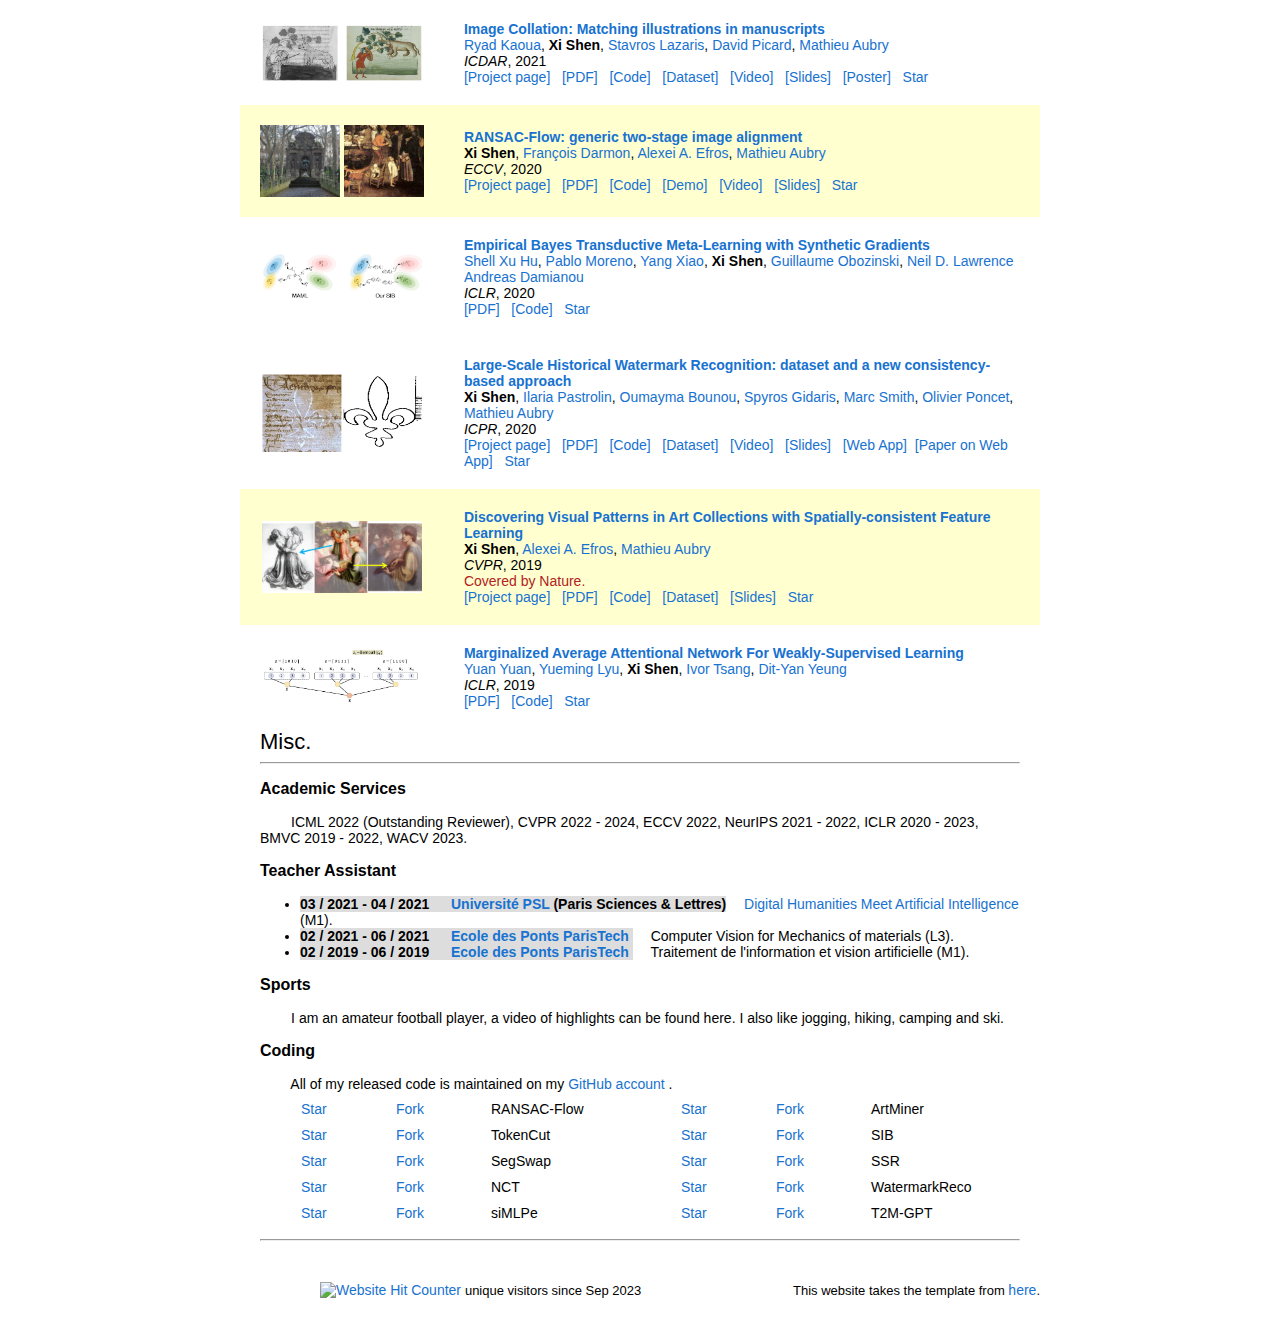
==== commit 83ad5f2c: "update" ====
--- a/index.html
+++ b/index.html
@@ -87,6 +87,24 @@
     
         <ul>
         <li>
+          <b style="background-image: linear-gradient(to top, #f3e7e9 0%, #e3eeff 99%, #e3eeff 100%);">01 / 10 / 2024</b>&emsp;
+           Building on our CVPR work <a href="https://yutingli0606.github.io/SURE/">SURE</a>, we won 1st place in the Open-set Recognition challenge at the <a href="https://www.ood-cv.org/challenge.html">Out Of Distribution Generalization in Computer Vision Workshop, ECCV 2024</a>.
+        </li>
+        <li>
+          <b style="background-image: linear-gradient(to top, #f3e7e9 0%, #e3eeff 99%, #e3eeff 100%);">01 / 09 / 2024</b>&emsp;
+          We release <a href="https://arxiv.org/abs/2409.07907">COCO-FP</a>, a dataset designed to evaluate false positive detections for COCO object detectors.
+        </li>
+        
+        <li>
+          <b style="background-image: linear-gradient(to top, #f3e7e9 0%, #e3eeff 99%, #e3eeff 100%);">01 / 09 / 2024</b>&emsp;
+          <a href="https://yutingli0606.github.io/HTR-VT/">"HTR-VT"</a> is accepted by Pattern Recognition 2024. 
+        </li>
+        <li>
+          <b style="background-image: linear-gradient(to top, #f3e7e9 0%, #e3eeff 99%, #e3eeff 100%);">01 / 06 / 2024</b>&emsp;
+           We achieved 1st place in Low-light Object Detection and 3rd place in Instance Segmentation at <a href="https://pbdl-ws.github.io/pbdl2024/">the 4th Physics-Based Vision meets Deep Learning Workshop, CVPR 2024</a>.
+        </li>
+          
+        <li>
           <b style="background-image: linear-gradient(to top, #f3e7e9 0%, #e3eeff 99%, #e3eeff 100%);">27 / 02 / 2024</b>&emsp;
            2/2 papers are accepted by CVPR 2024, thanks to all my co-authors!
         </li>
@@ -111,6 +129,8 @@
           <b style="background-image: linear-gradient(to top, #f3e7e9 0%, #e3eeff 99%, #e3eeff 100%);">22 / 11 / 2022</b>&emsp;
            Our paper <a href="https://sadtalker.github.io/">SadTalker: Learning Realistic 3D Motion Coefficients for Stylized Audio-Driven Single Image Talking Face Animation</a> is available on arXiv.
         </li>
+        <span id="dots"> </span>
+        <span id="more">
         
         <li>
           <b style="background-image: linear-gradient(to top, #f3e7e9 0%, #e3eeff 99%, #e3eeff 100%);">30 / 08 / 2022</b>&emsp;
@@ -143,8 +163,6 @@
           <b style="background-image: linear-gradient(to top, #f3e7e9 0%, #e3eeff 99%, #e3eeff 100%);">13 / 01 / 2022</b>&emsp;
           Our paper <a href="http://imagine.enpc.fr/~shenx/HisImgAnalysis/">"Spatially-consistent Feature Matching and Learning for Heritage Image Analysis"</a> is accepted to <a href="https://nips.cc/">IJCV</a>.
         </li>
-        <span id="dots"> </span>
-        <span id="more">
         <li>
           <b style="background-image: linear-gradient(to top, #f3e7e9 0%, #e3eeff 99%, #e3eeff 100%);">28 / 12 / 2021</b>&emsp;
           I join <a href="https://ai.tencent.com">Tencent AI Lab</a> as a Senior Researcher, I will work with <a href="https://juew.org/">Dr. Jue Wang</a> on Computer Vision.
@@ -213,6 +231,34 @@
             <tr>
             <td style="padding:20px;width:25%;vertical-align:middle">
               <div style="display: flex; justify-content: center;">
+                <img src='images/htr_vt.jpeg' width="160" >
+              </div>
+
+            </td>
+            <td style="padding:20px;width:75%;vertical-align:middle">
+              <a href="https://yutingli0606.github.io/HTR-VT/">
+                <papertitle>HTR-VT: Handwritten Text Recognition with Vision Transformer</papertitle>
+              </a>
+
+              </br>
+
+              <a href="https://yutingli0606.github.io/">Yuting Li</a>,
+              <a href="https://dexiong.me/">Dexiong Chen</a><sup>+</sup>,
+              Tinglong Tang,
+              <strong>Xi Shen<sup>+</sup></strong>,
+              </br>
+              <em>Pattern Recognition</em>, 2024
+              </br>
+              <a href="https://yutingli0606.github.io/HTR-VT/">[Project page]</a> &nbsp;
+              <a href="https://arxiv.org/abs/2409.08573">[PDF]</a> &nbsp;
+              <a href="https://github.com/YutingLi0606/HTR-VT">[Code (GitHub)]</a> &nbsp;
+              <a class="github-button" href="https://github.com/YutingLi0606/HTR-VT" data-icon="octicon-star" data-size="medium" data-show-count="true">Star</a>
+            </td>
+            </tr>
+
+            <tr>
+            <td style="padding:20px;width:25%;vertical-align:middle">
+              <div style="display: flex; justify-content: center;">
                 <img src='images/dattt_teaser.png' width="160" >
               </div>
               
@@ -244,7 +290,7 @@
             <tr>
             <td style="padding:20px;width:25%;vertical-align:middle">
               <div style="display: flex; justify-content: center;">
-                <img src='images/sure_teaser.png' width="160" >
+                <img src='images/sure.jpeg' width="160" >
               </div>
               
             </td>
@@ -255,7 +301,7 @@
               
               </br>
               
-              Yuting Li,
+              <a href="https://yutingli0606.github.io/">Yuting Li</a>,
               <a href="https://github.com/yingyichen-cyy/">Yingyi Chen</a>,
               <a href="https://xuanlong-yu.github.io/">Xuanlong Yu</a>,
               <a href="https://dexiong.me/">Dexiong Chen</a><sup>+</sup>,
@@ -263,10 +309,21 @@
               </br>
               <em>CVPR</em>, 2024
               </br>
+              <a href="https://www.ood-cv.org/challenge.html">
+              <span style="color: firebrick;">
+              SURE-OOD is the Winner of SSB-OSR challenge, ECCV 2024 
+              </span>
+              </a>
+              </br>
               <a href="https://yutingli0606.github.io/SURE/">[Project page]</a> &nbsp;
               <a href="https://arxiv.org/pdf/2403.00543.pdf">[PDF]</a> &nbsp;
               <a href="https://github.com/YutingLi0606/SURE">[Code (GitHub)]</a> &nbsp;
-              <a class="github-button" href="https://github.com/YutingLi0606/SURE" data-icon="octicon-star" data-size="medium" data-show-count="true">Star</a> 
+              <a class="github-button" href="https://github.com/YutingLi0606/SURE" data-icon="octicon-star" data-size="medium" data-show-count="true">Star</a>
+            </br>
+              <a href="https://github.com/LIYangggggg/SSB-OSR/blob/main/docs/SURE_OOD.pdf">[Tech. Report SURE-OOD]</a> &nbsp;
+              <a href="https://github.com/LIYangggggg/SSB-OSR">[Code SURE-OOD (GitHub)]</a> &nbsp;
+              <a class="github-button" href="https://github.com/LIYangggggg/SSB-OSR" data-icon="octicon-star" data-size="medium" data-show-count="true">Star</a>
+               
             </td>
             </tr>
 
@@ -423,7 +480,10 @@
               <em>CVPR</em>, 2023
               </br>
               <a href="https://medium.com/voxel51/cvpr-2023-survival-guide-504e965e1f8b">
-              Top 10 you won't miss papers of CVPR 2023 (Voxel51).</a>
+              <span style="color: firebrick;">
+              Top 10 you won't miss papers of CVPR 2023 (Voxel51). 
+              </span>
+              </a>
               </br>
               <a href="https://sadtalker.github.io/">[Project page]</a> &nbsp;
               <a href="https://arxiv.org/pdf/2211.12194.pdf">[PDF]</a> &nbsp;
@@ -791,8 +851,12 @@
               <em>CVPR</em>, 2019
               </br>
               <a href="https://www.nature.com/articles/d41586-019-01794-3">
-              Covered by Nature </a>
-              </br>
+              <span style="color: firebrick;">
+              Covered by Nature.
+              </span>
+              </a>
+              </br>
+              
               <a href="http://imagine.enpc.fr/~shenx/ArtMiner/">[Project page]</a> &nbsp;
               <a href="https://arxiv.org/abs/1903.02678">[PDF]</a> &nbsp;
               <a href="https://github.com/XiSHEN0220/ArtMiner">[Code]</a> &nbsp;
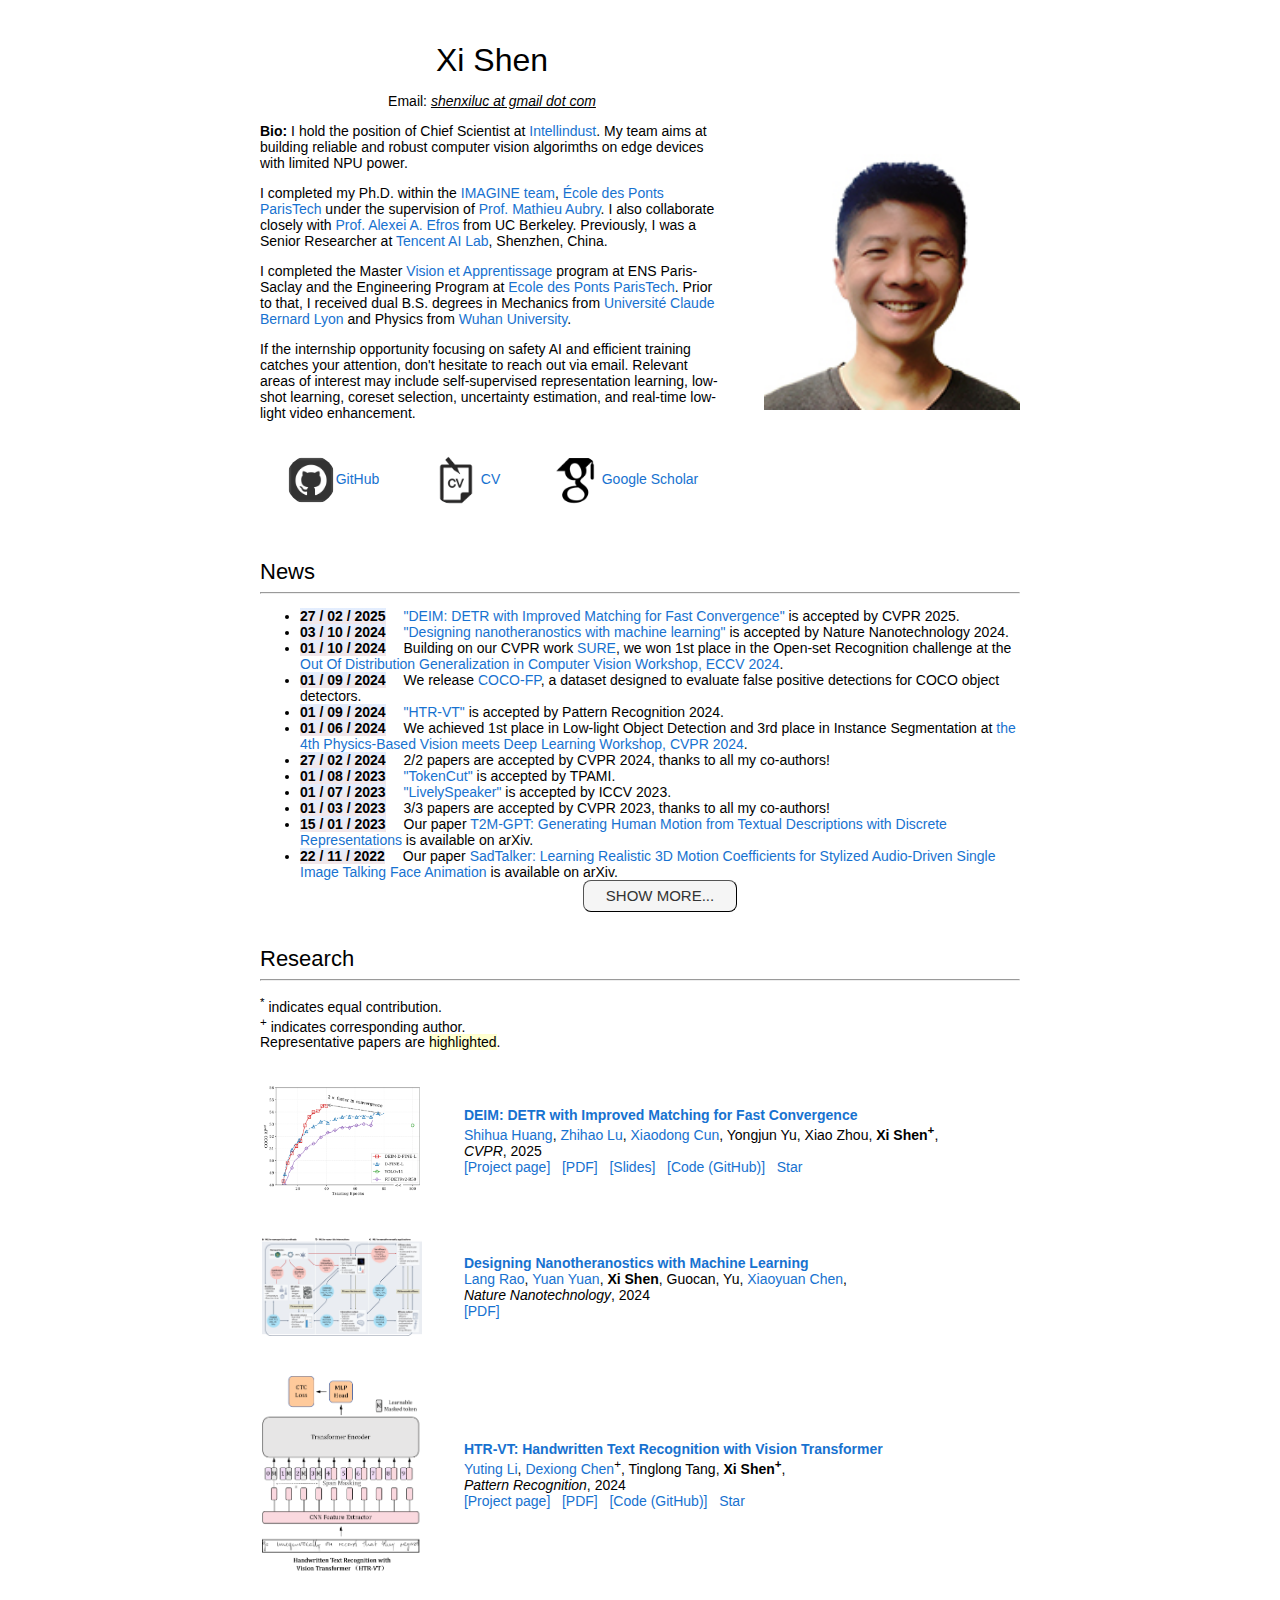
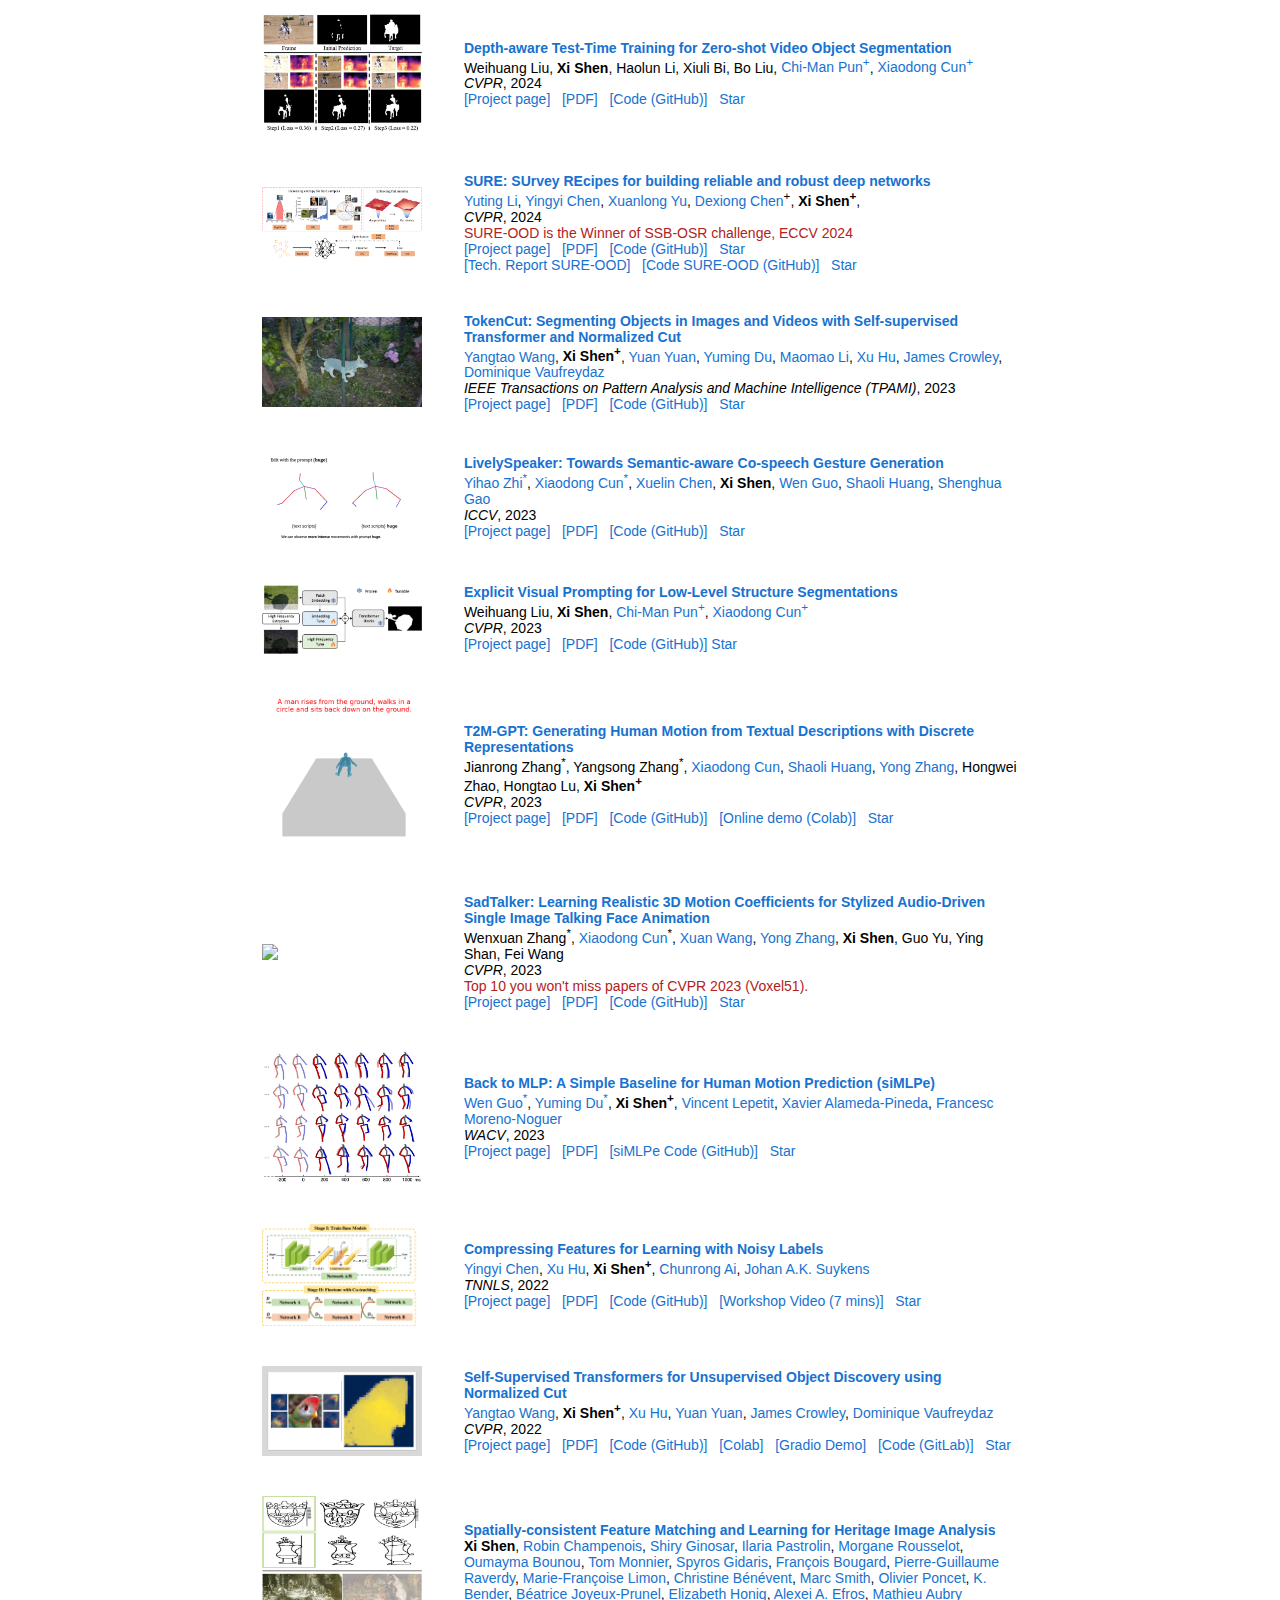
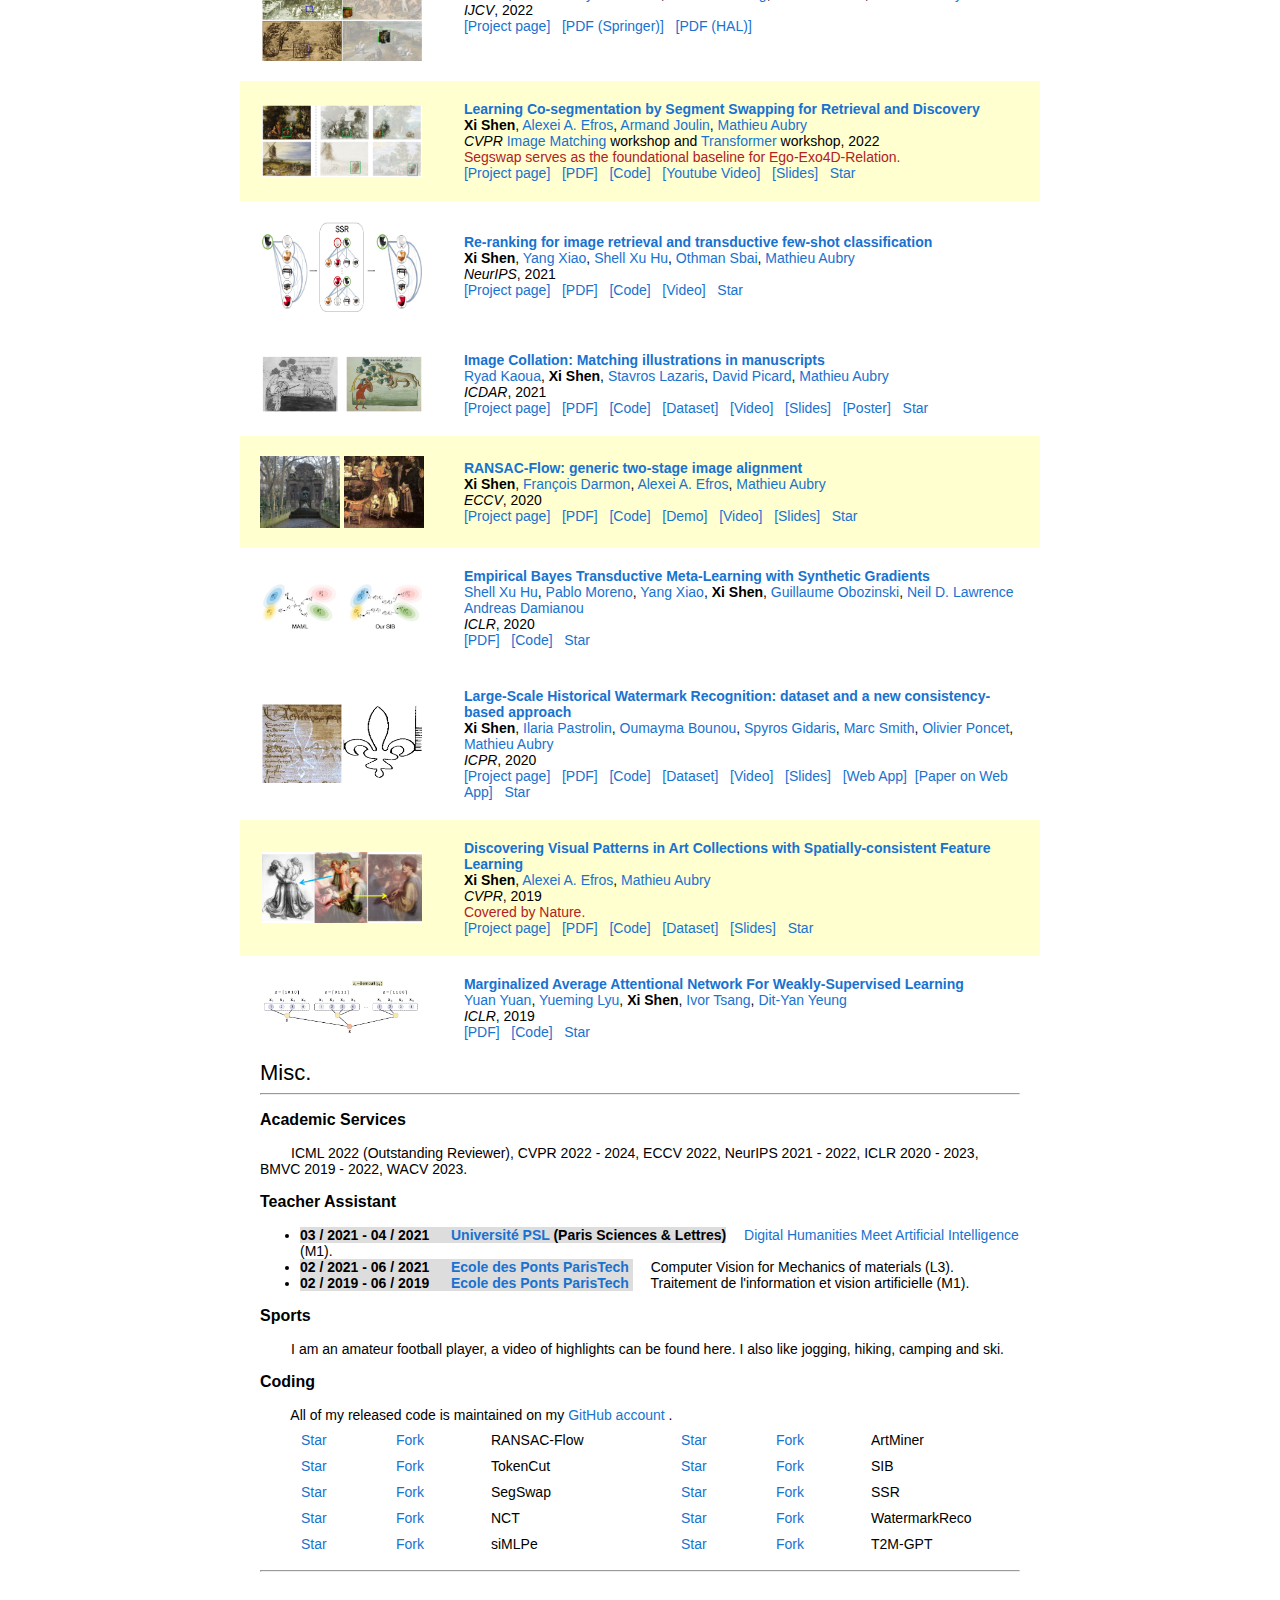
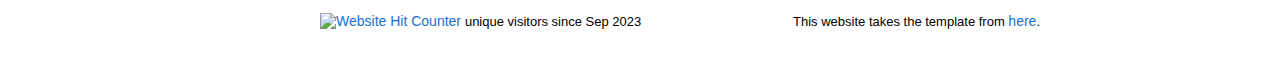
==== commit a5b5af03: "update" ====
--- a/index.html
+++ b/index.html
@@ -87,6 +87,16 @@
     
         <ul>
         <li>
+          <b style="background-image: linear-gradient(to top, #f3e7e9 0%, #e3eeff 99%, #e3eeff 100%);">27 / 02 / 2025</b>&emsp;
+           <a href="https://www.shihuahuang.cn/DEIM/">"DEIM: DETR with Improved Matching for Fast Convergence"</a> is accepted by CVPR 2025.
+        </li>
+        
+        <li>
+          <b style="background-image: linear-gradient(to top, #f3e7e9 0%, #e3eeff 99%, #e3eeff 100%);">03 / 10 / 2024</b>&emsp;
+           <a href="https://www.nature.com/articles/s41565-024-01753-8">"Designing nanotheranostics with machine learning"</a> is accepted by Nature Nanotechnology 2024.
+        </li>
+          
+        <li>
           <b style="background-image: linear-gradient(to top, #f3e7e9 0%, #e3eeff 99%, #e3eeff 100%);">01 / 10 / 2024</b>&emsp;
            Building on our CVPR work <a href="https://yutingli0606.github.io/SURE/">SURE</a>, we won 1st place in the Open-set Recognition challenge at the <a href="https://www.ood-cv.org/challenge.html">Out Of Distribution Generalization in Computer Vision Workshop, ECCV 2024</a>.
         </li>
@@ -231,6 +241,65 @@
             <tr>
             <td style="padding:20px;width:25%;vertical-align:middle">
               <div style="display: flex; justify-content: center;">
+                <img src='images/deim.png' width="160" >
+              </div>
+
+            </td>
+            <td style="padding:20px;width:75%;vertical-align:middle">
+              <a href="https://www.shihuahuang.cn/DEIM/">
+                <papertitle>DEIM: DETR with Improved Matching for Fast Convergence</papertitle>
+              </a>
+
+              </br>
+
+              <a href="https://www.shihuahuang.cn/">Shihua Huang</a>,
+              <a href="https://scholar.google.com/citations?user=tIFWBcQAAAAJ&hl=en">Zhihao Lu</a>,
+              <a href="https://vinthony.github.io/academic/">Xiaodong Cun</a>,
+               Yongjun Yu,
+               Xiao Zhou,
+              <strong>Xi Shen<sup>+</sup></strong>,
+              </br>
+              <em>CVPR</em>, 2025
+              </br>
+              <a href="https://www.shihuahuang.cn/DEIM/">[Project page]</a> &nbsp;
+              <a href="https://arxiv.org/abs/2412.04234">[PDF]</a> &nbsp;
+              <a href="https://www.shihuahuang.cn/DEIM/resrc/DEIM-Slides.pdf">[Slides]</a> &nbsp;
+              <a href="https://github.com/ShihuaHuang95/DEIM">[Code (GitHub)]</a> &nbsp;
+              <a class="github-button" href="https://github.com/ShihuaHuang95/DEIM" data-icon="octicon-star" data-size="medium" data-show-count="true">Star</a>
+            </td>
+            </tr>
+
+            <tr>
+            <td style="padding:20px;width:25%;vertical-align:middle">
+              <div style="display: flex; justify-content: center;">
+                <img src='images/ml_nano.png' width="160" >
+              </div>
+
+            </td>
+            <td style="padding:20px;width:75%;vertical-align:middle">
+              <a href="https://www.nature.com/articles/s41565-024-01753-8">
+                <papertitle>Designing Nanotheranostics with Machine Learning</papertitle>
+              </a>
+
+              </br>
+
+              <a href="https://scholar.google.com/citations?user=ml35-BQAAAAJ&hl=en">Lang Rao</a>,
+              <a href="https://yyuanad.github.io/">Yuan Yuan</a>,
+              <strong>Xi Shen</strong>,
+              Guocan, Yu,
+              <a href="https://cde.nus.edu.sg/bme/staff/dr-chen-xiaoyuan-shawn/">Xiaoyuan Chen</a>,
+              
+              </br>
+              <em>Nature Nanotechnology</em>, 2024
+              </br>
+              <a href="https://www.nature.com/articles/s41565-024-01753-8">[PDF]</a> &nbsp;
+            </td>
+            </tr>
+
+
+            <tr>
+            <td style="padding:20px;width:25%;vertical-align:middle">
+              <div style="display: flex; justify-content: center;">
                 <img src='images/htr_vt.jpeg' width="160" >
               </div>
 
@@ -343,7 +412,7 @@
               
               <a href="https://yangtaowang95.github.io/">Yangtao Wang</a>,
               <strong>Xi Shen<sup>+</sup></strong>,
-              <a href="https://yangtaowang95.github.io/">Yuan Yuan</a>,
+              <a href="https://yyuanad.github.io/">Yuan Yuan</a>,
               <a href="https://dulucas.github.io/">Yuming Du</a>,
               <a href="https://scholar.google.com/citations?user=ym_t6QYAAAAJ&hl=zh-CN">Maomao Li</a>,
               <a href="http://hushell.github.io">Xu Hu</a>, 
@@ -654,6 +723,13 @@
               </br>
               <em>CVPR </em> <a href="https://image-matching-workshop.github.io/">Image Matching</a> workshop and <a href="https://sites.google.com/view/t4v-cvpr22">Transformer</a> workshop, 2022
               </br>
+              <a href="https://github.com/EGO4D/ego-exo4d-relation/tree/main/correspondence/SegSwap">
+              <span style="color: firebrick;">
+              Segswap serves as the foundational baseline for Ego-Exo4D-Relation. 
+              </span>
+              </a>
+              </br>
+              
               <a href="http://imagine.enpc.fr/~shenx/SegSwap/">[Project page]</a> &nbsp;
               <a href="http://arxiv.org/abs/2110.15904">[PDF]</a> &nbsp;
               <a href="https://github.com/XiSHEN0220/SegSwap">[Code]</a> &nbsp;
